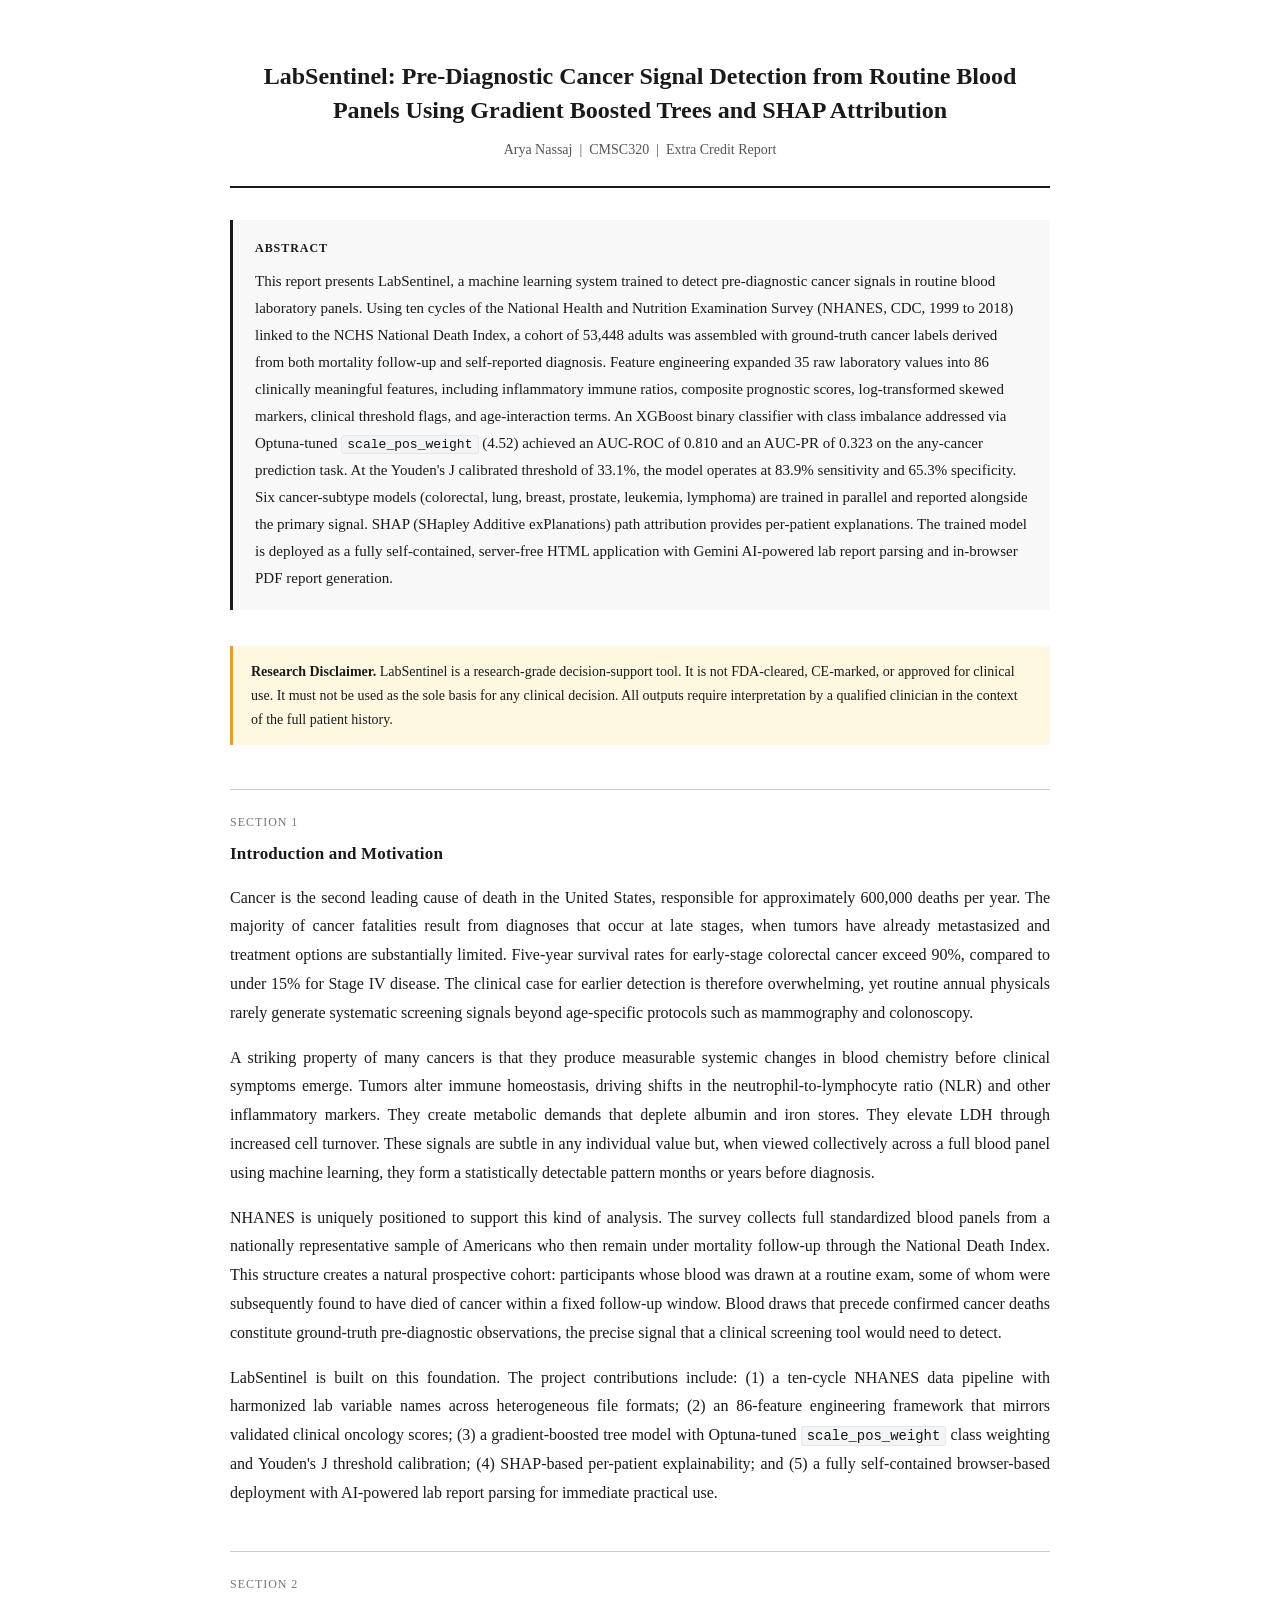
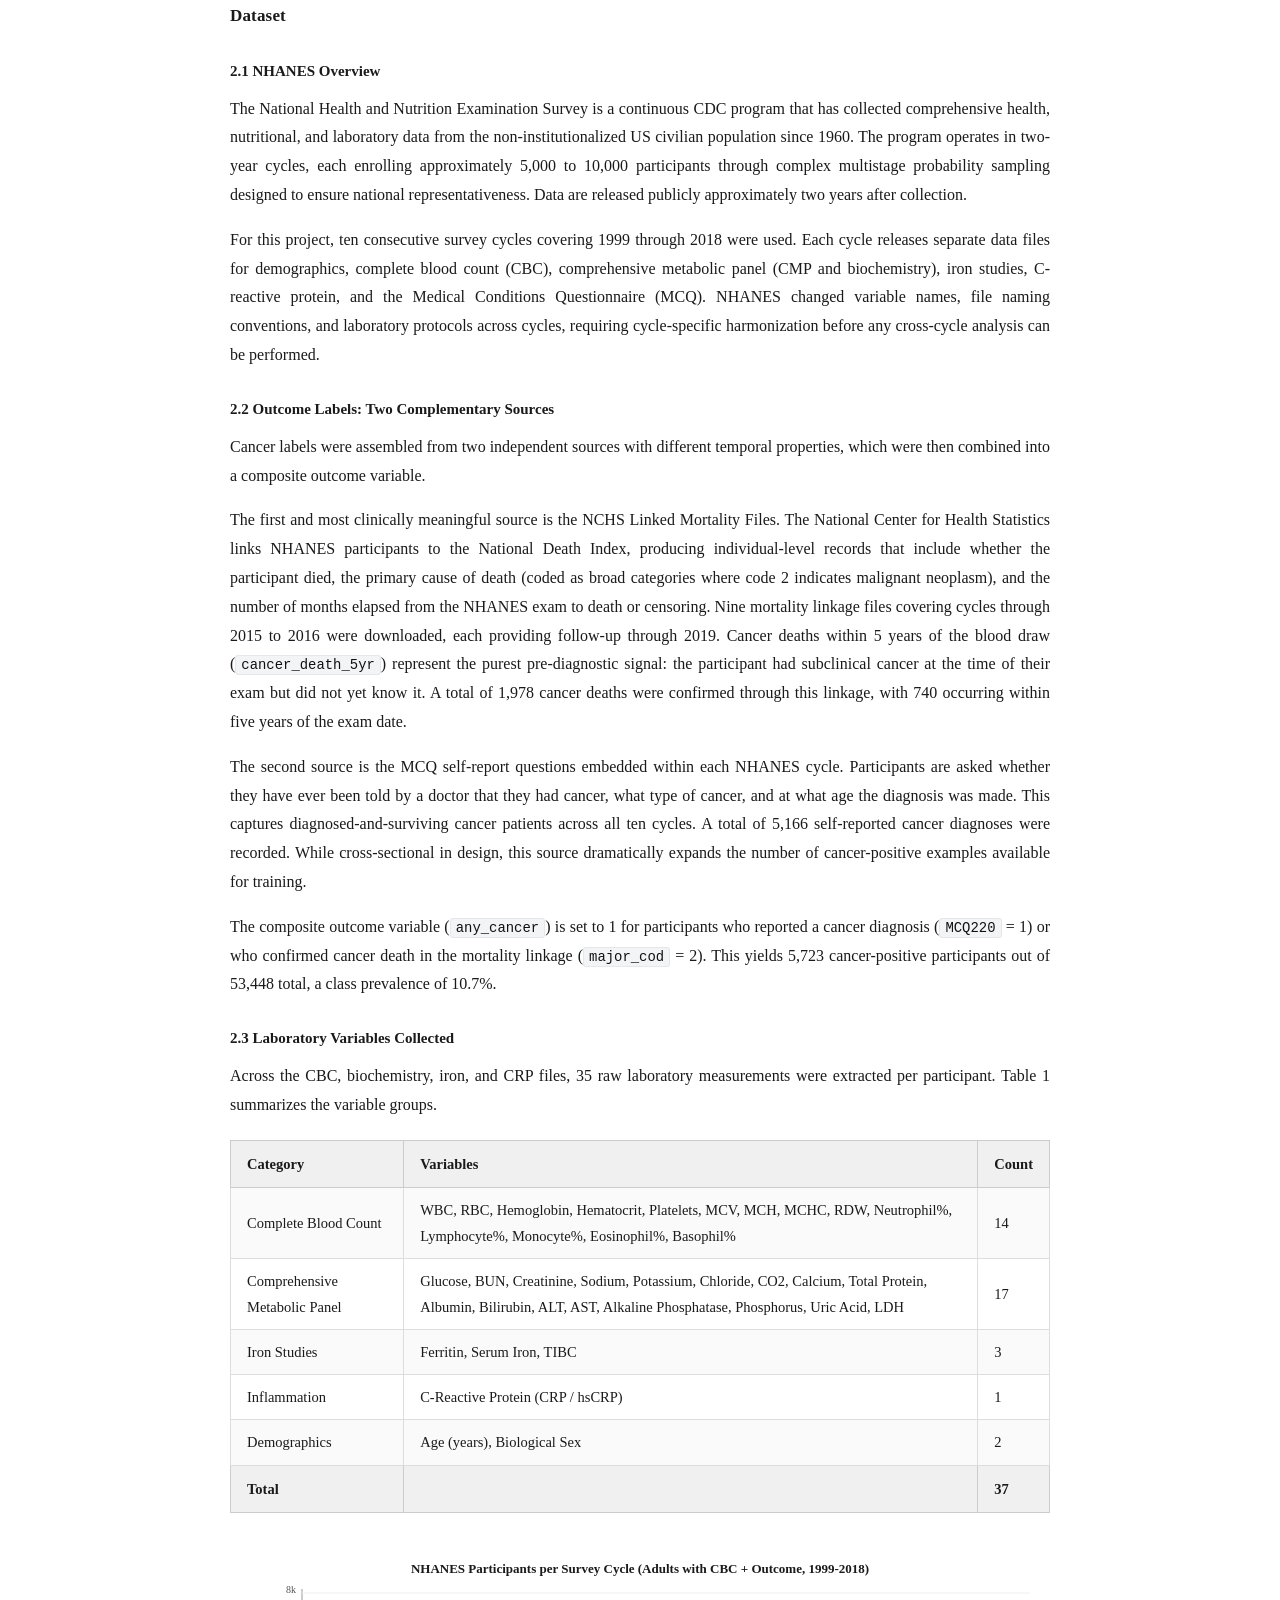
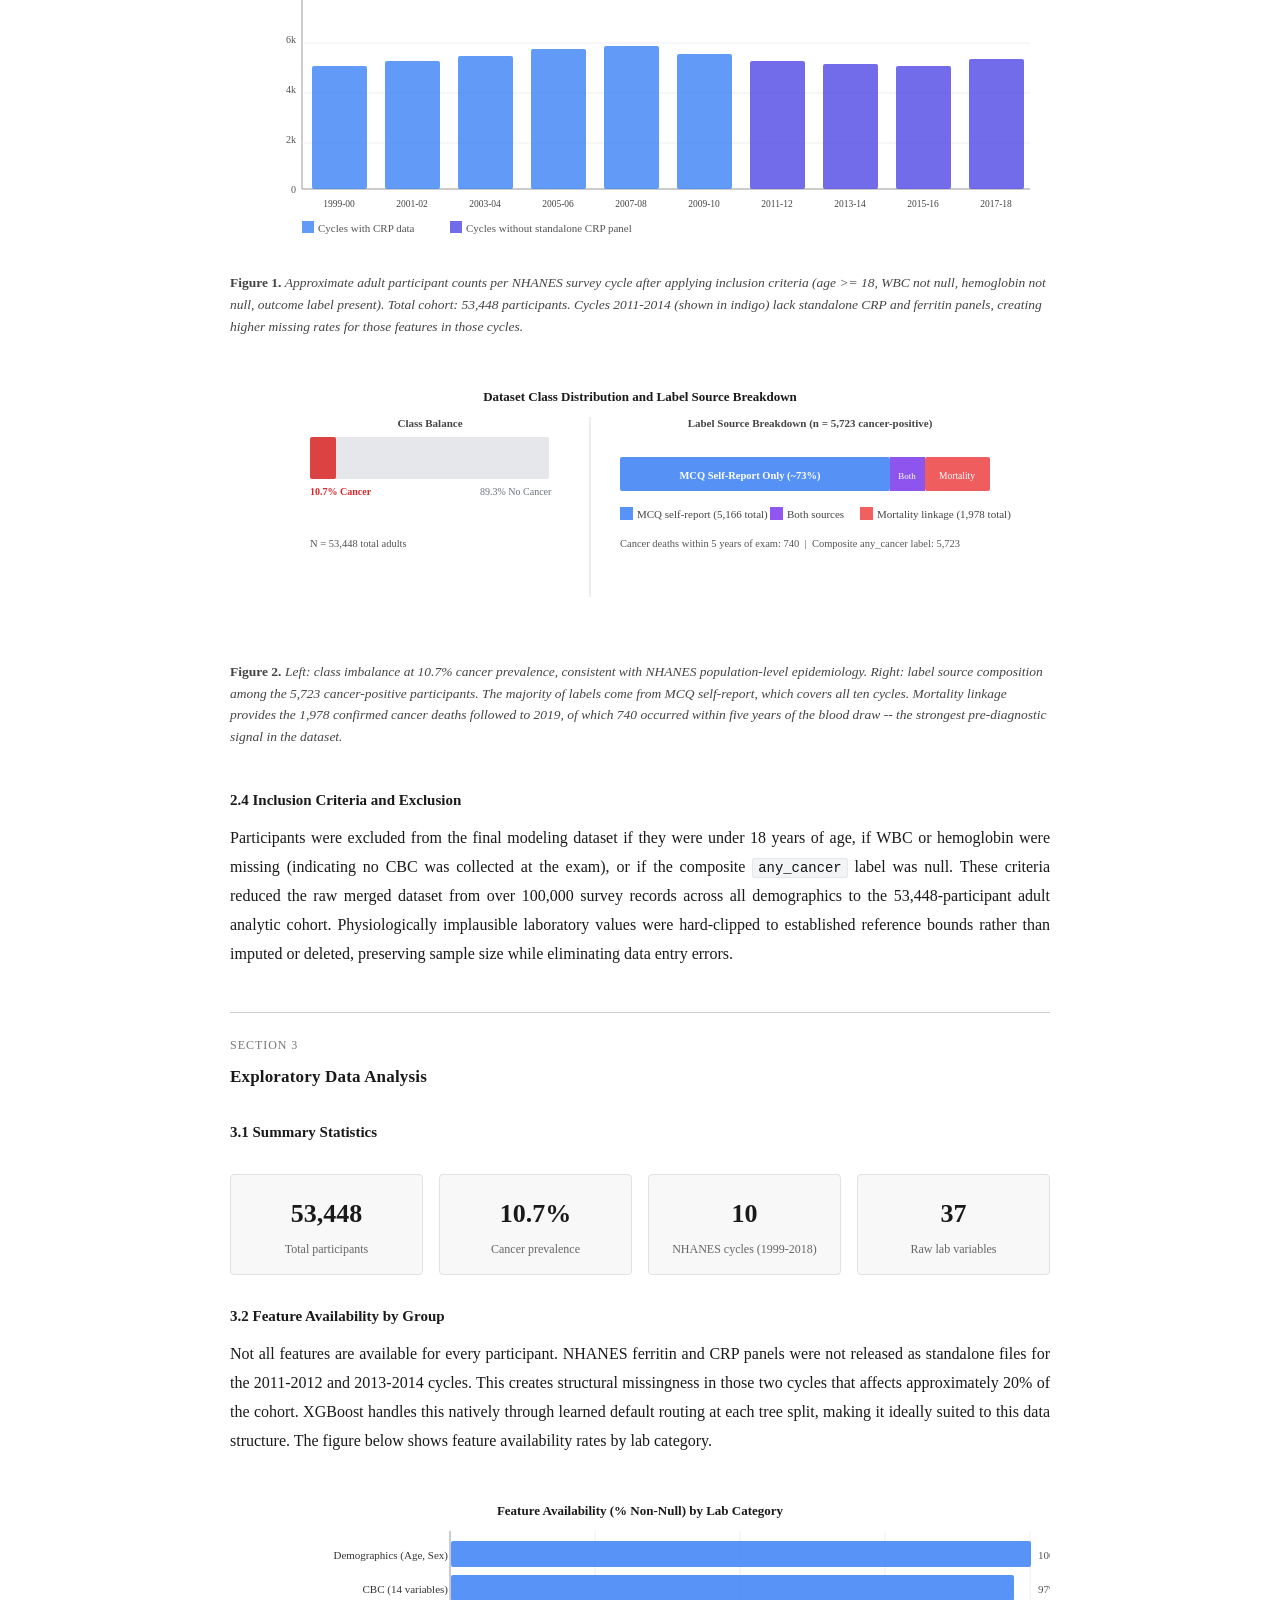
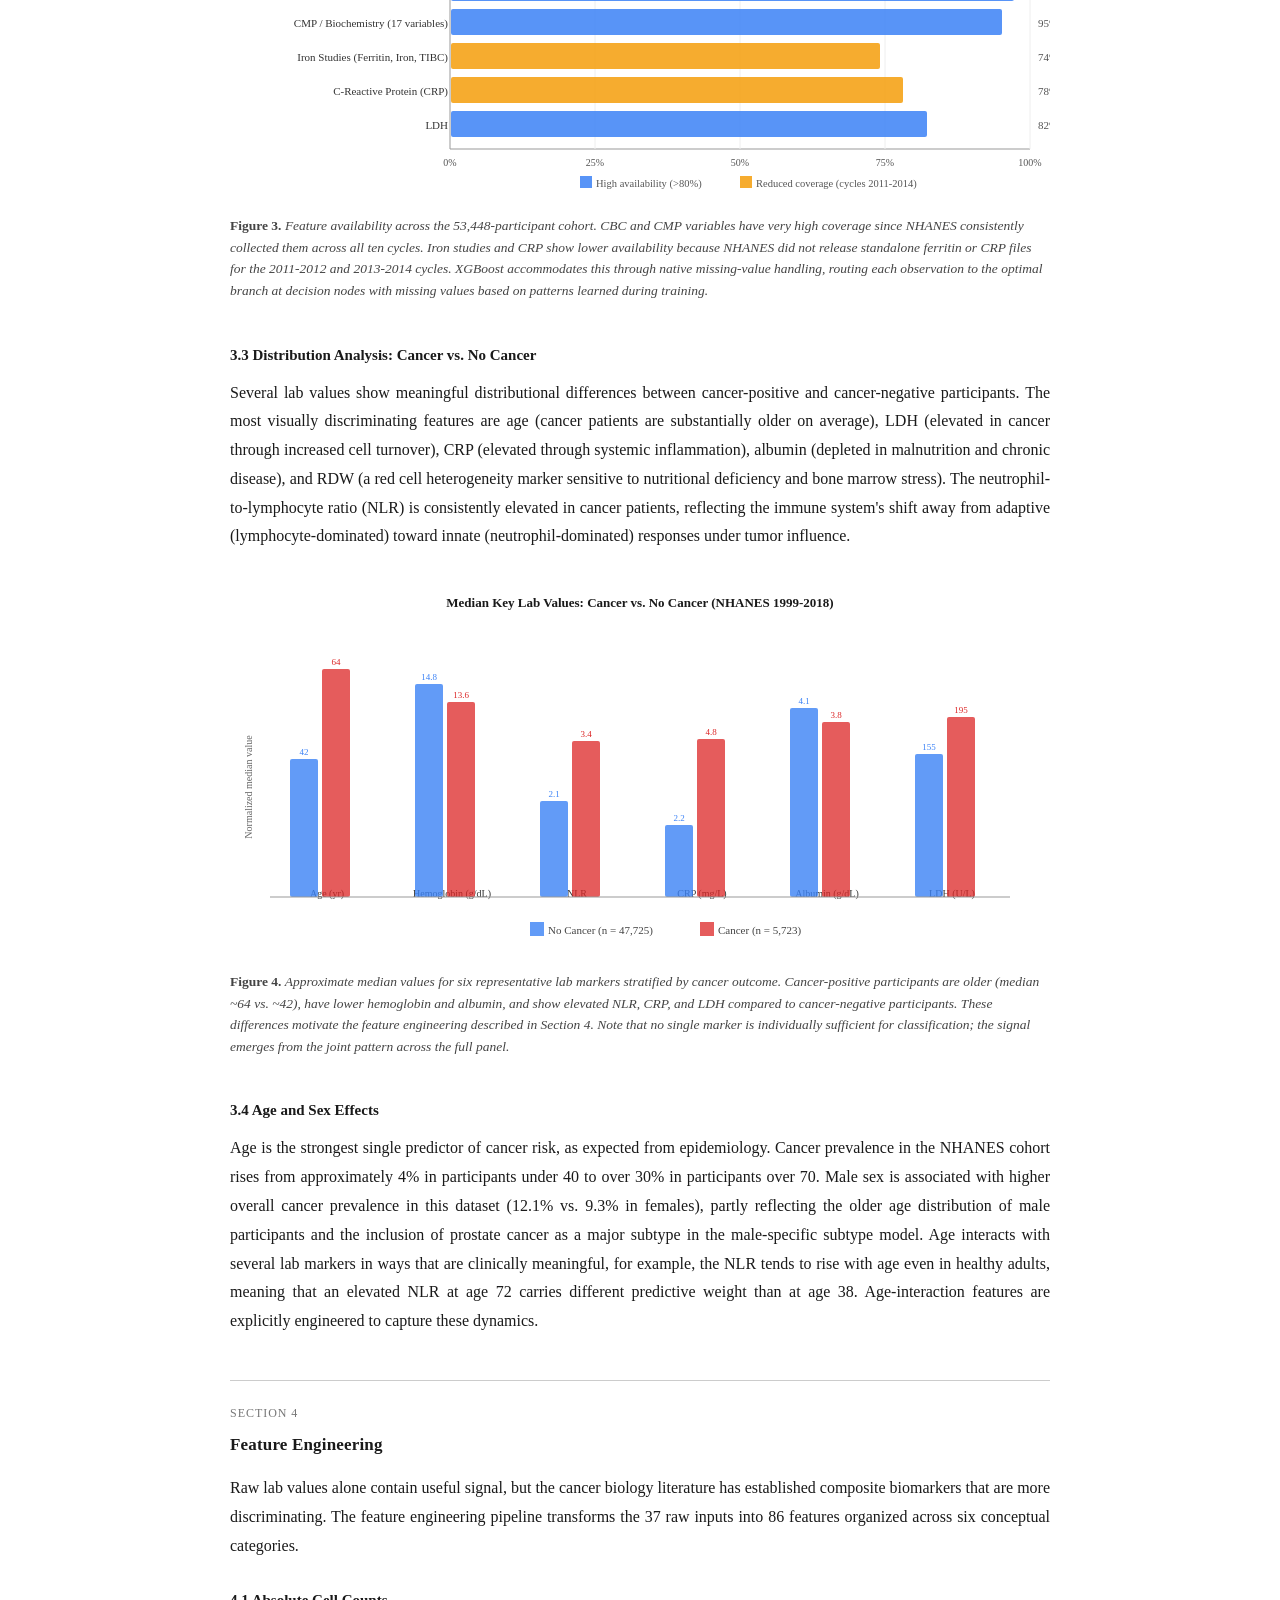
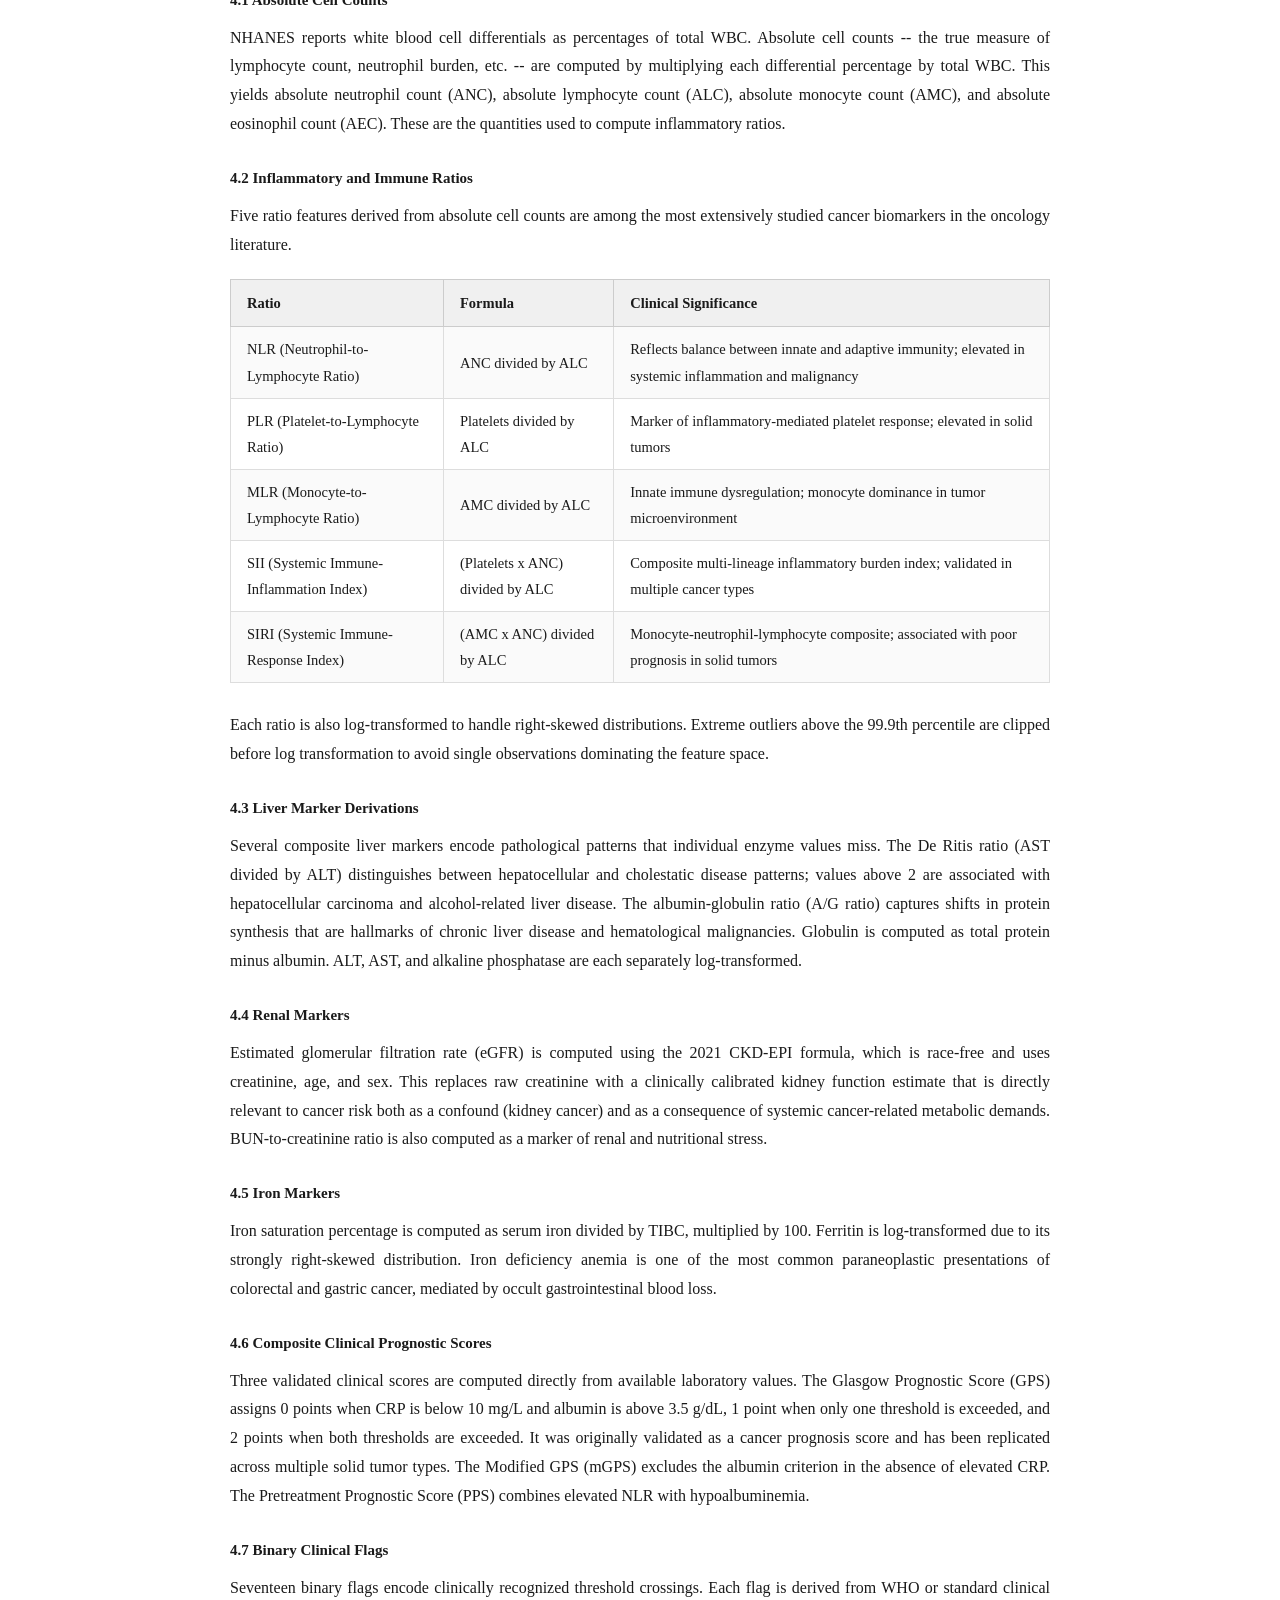
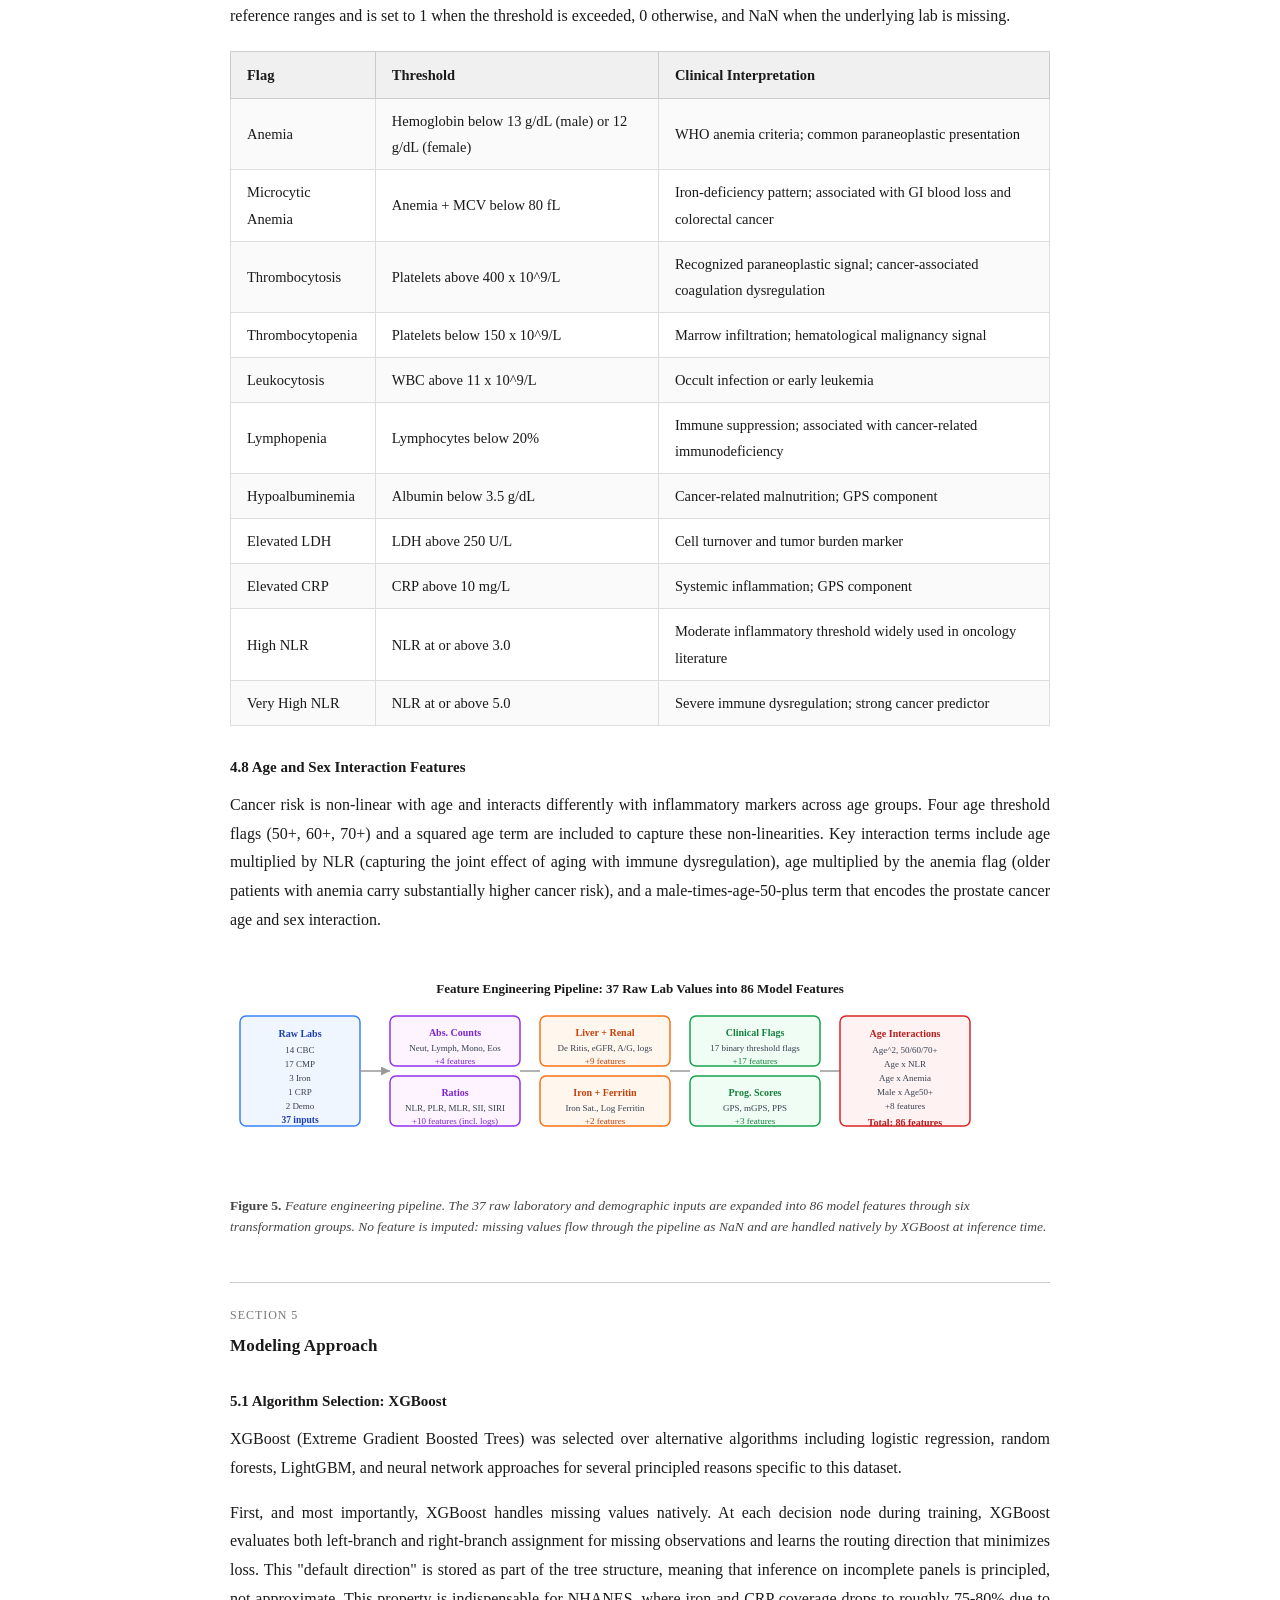
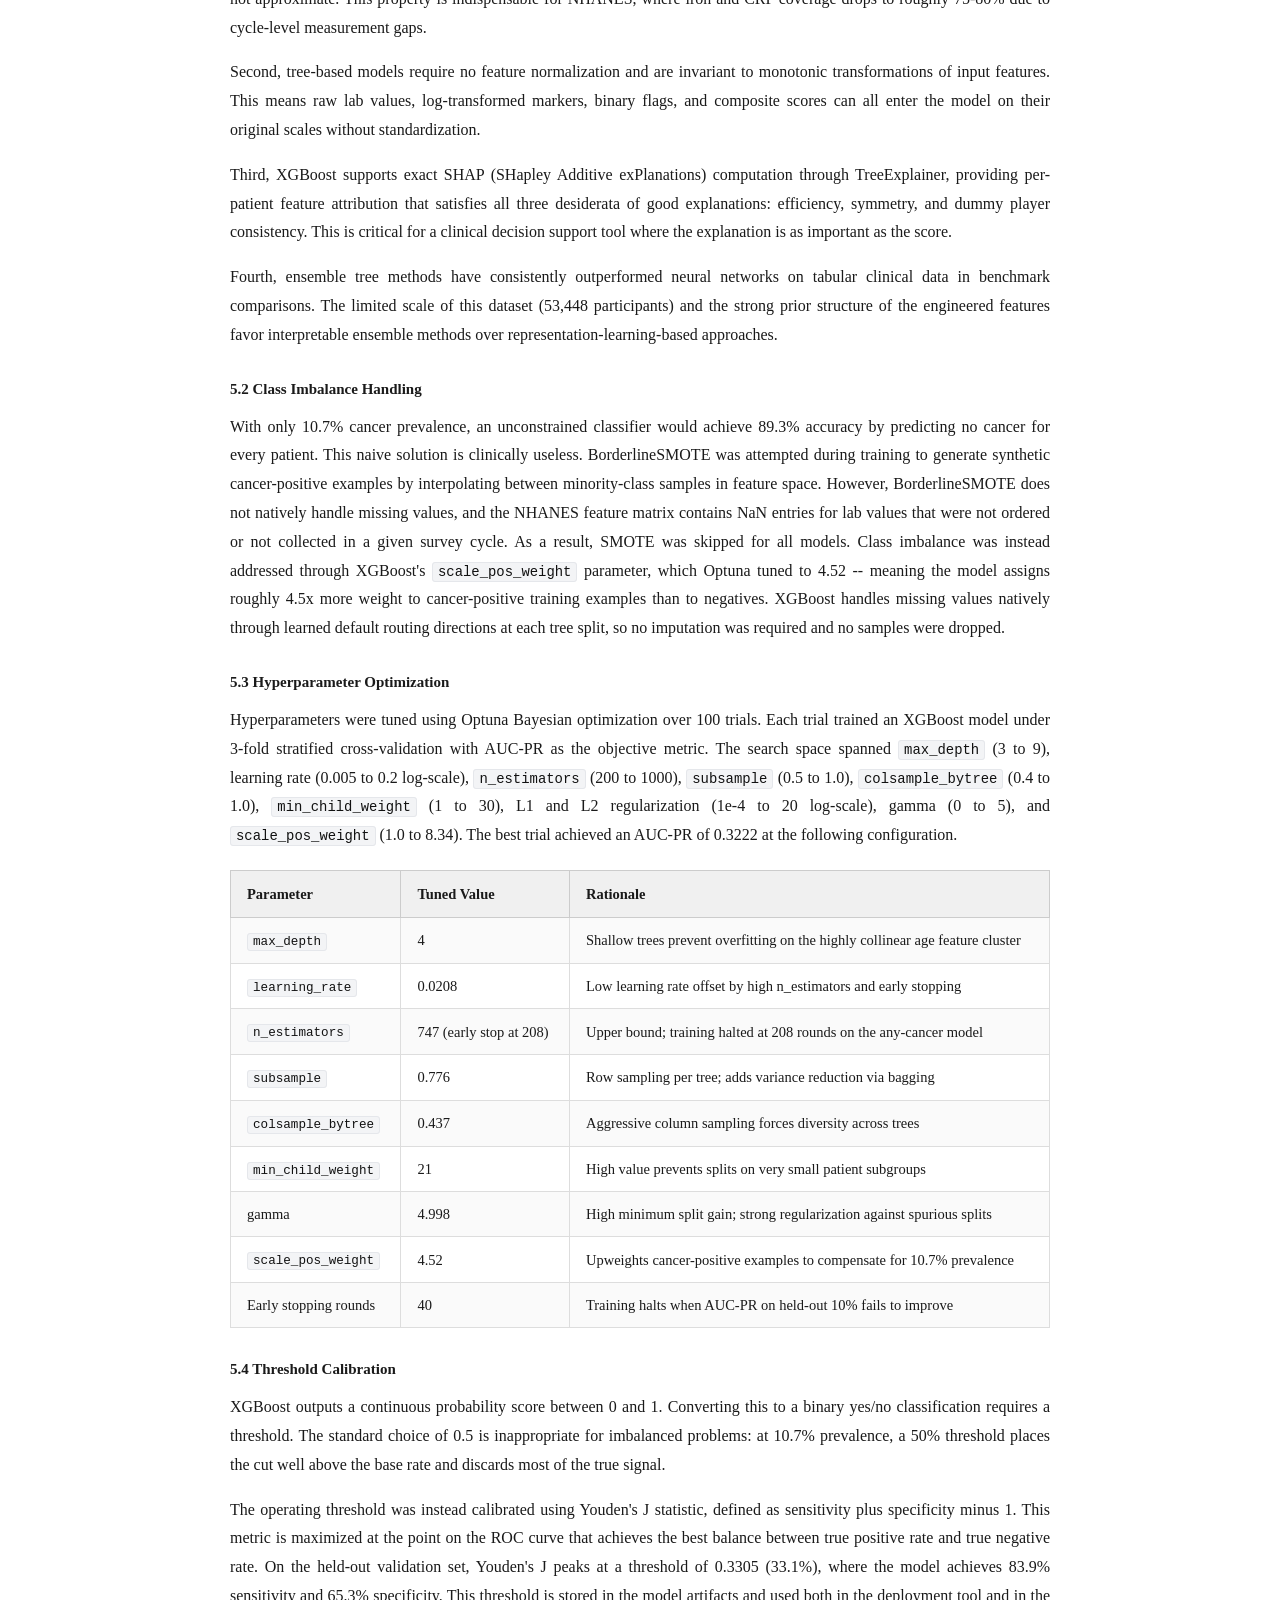
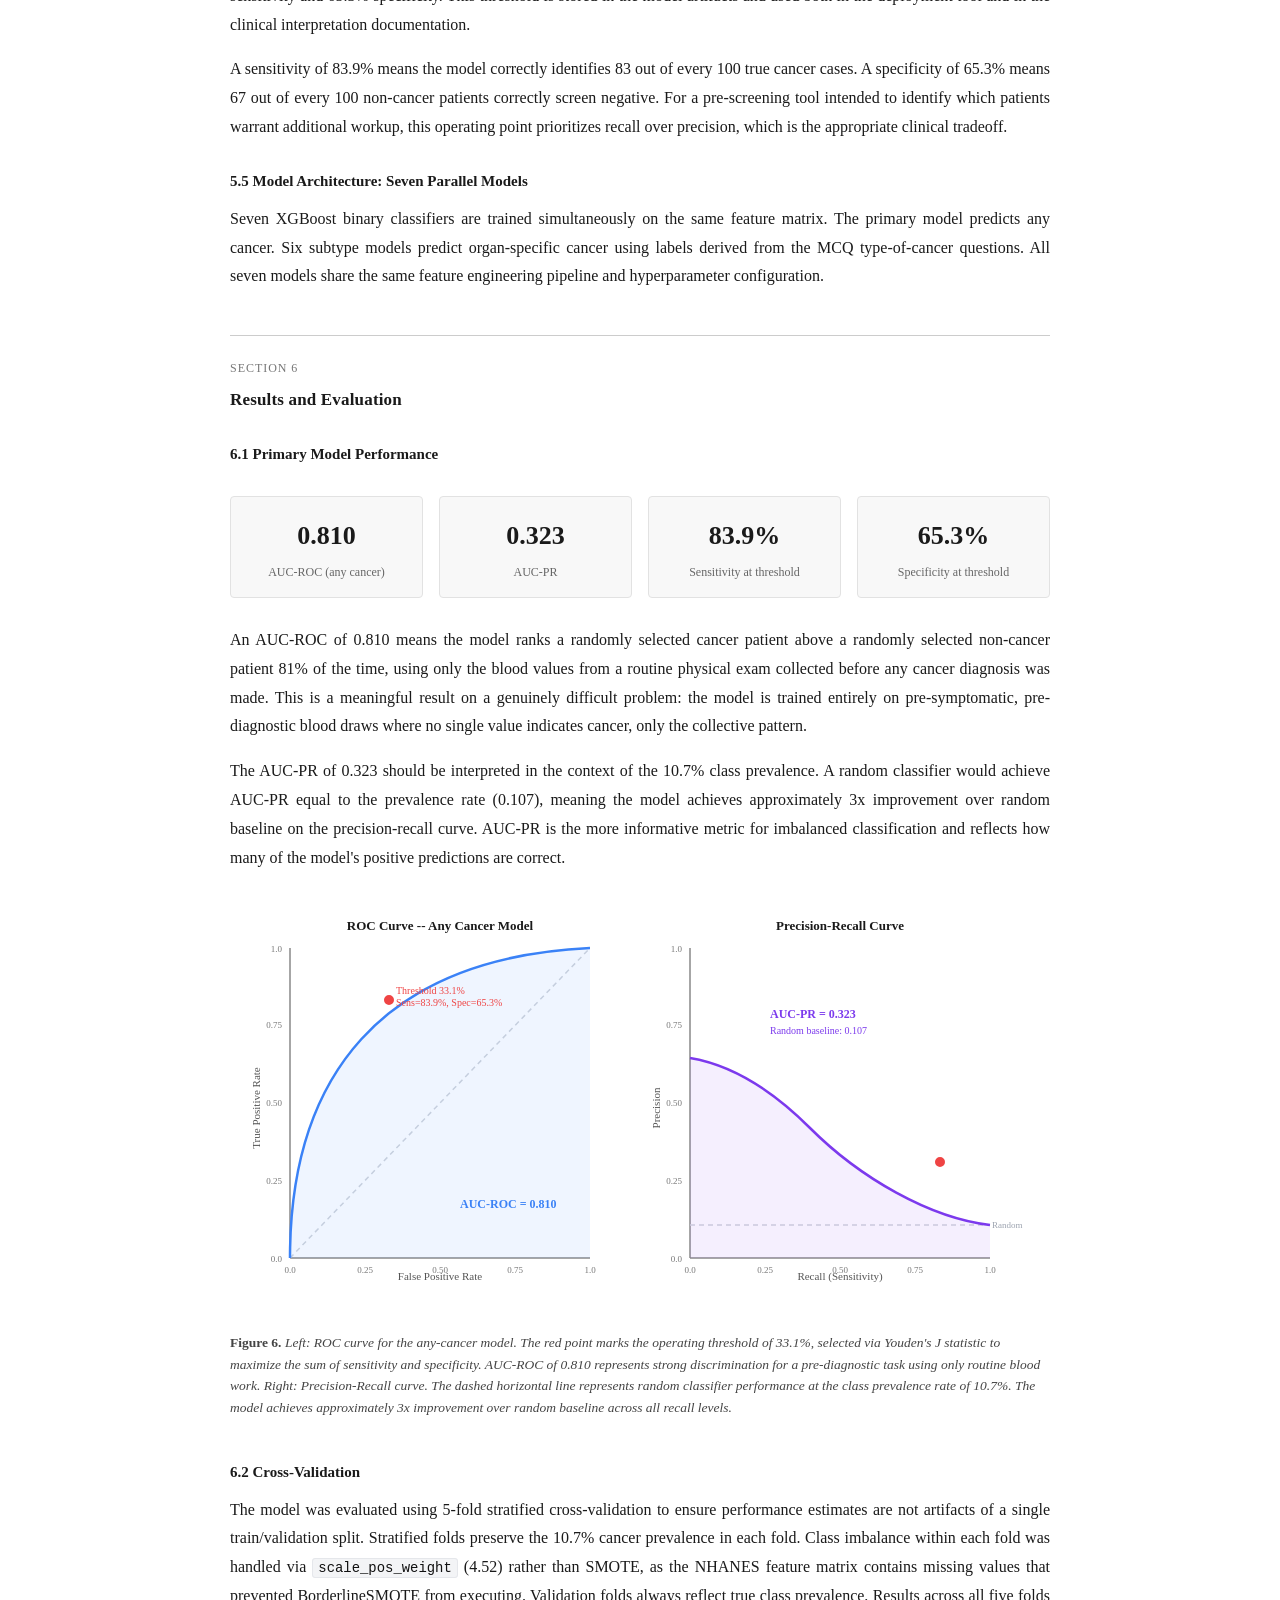
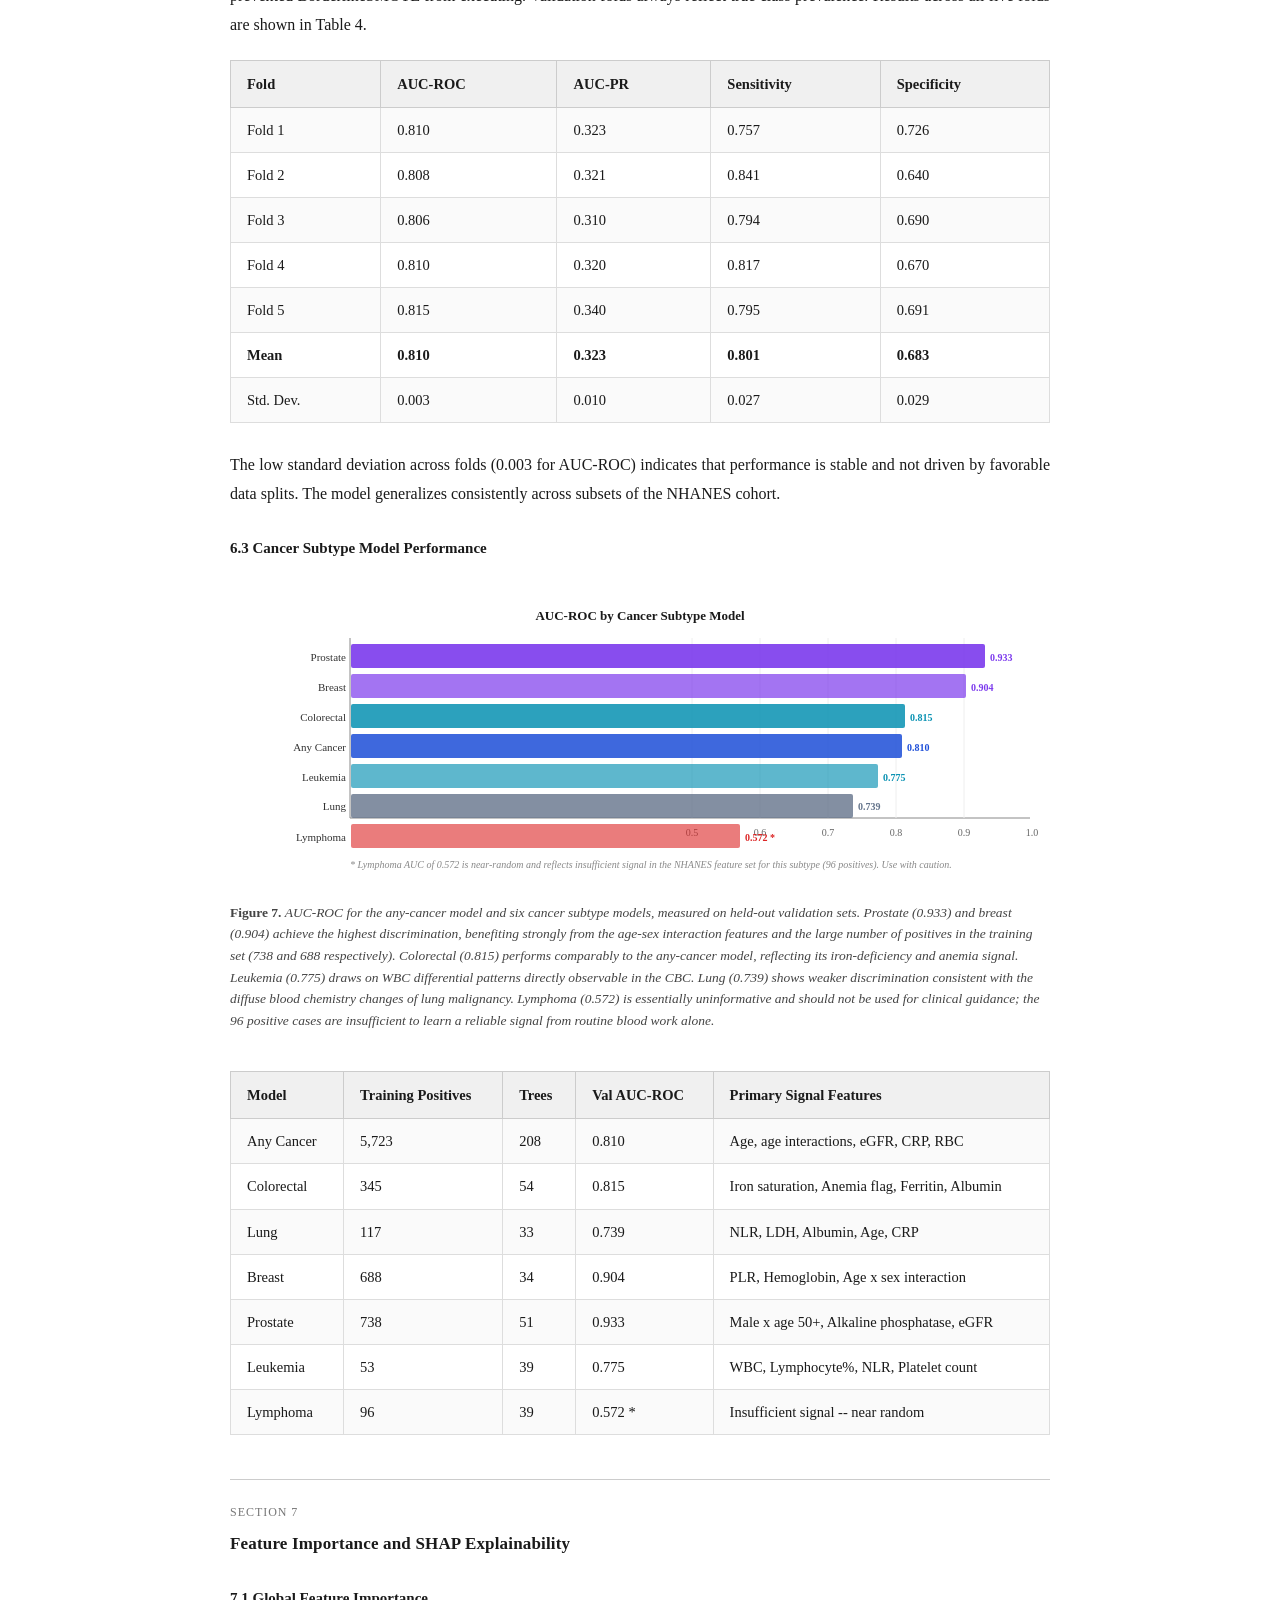
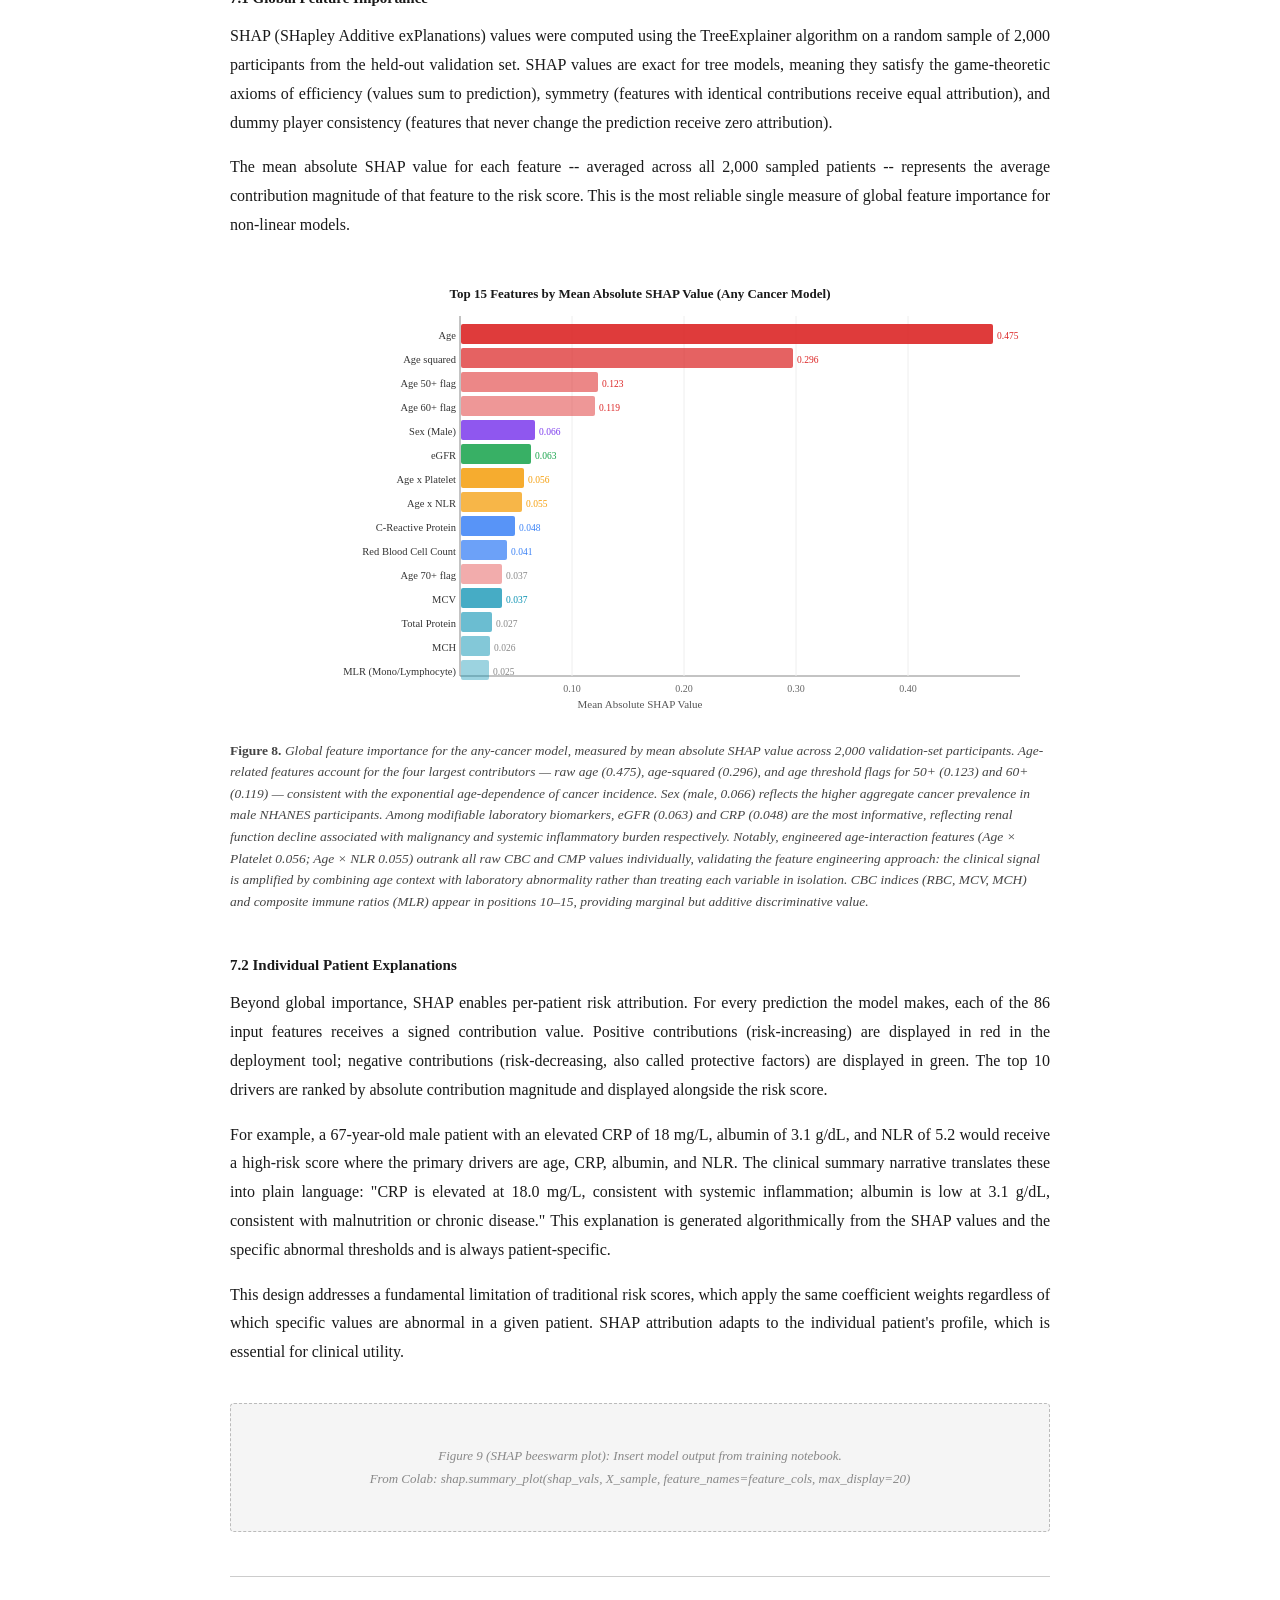
==== LabSentinel_Report.html @ c7e49140 "Fix underscore parameter names: wrap in <code> tags, add monospace CSS" ====
<!DOCTYPE html>
<html lang="en">
<head>
<meta charset="UTF-8">
<meta name="viewport" content="width=device-width, initial-scale=1.0">
<title>LabSentinel: Pre-Diagnostic Cancer Signal Detection from Routine Blood Panels</title>
<style>
  * { box-sizing: border-box; margin: 0; padding: 0; }
  body {
    font-family: Georgia, 'Times New Roman', serif;
    font-size: 16px;
    line-height: 1.8;
    color: #1a1a1a;
    background: #fff;
    max-width: 900px;
    margin: 0 auto;
    padding: 60px 40px 100px 40px;
  }
  h1 {
    font-size: 24px;
    font-weight: bold;
    text-align: center;
    line-height: 1.4;
    margin-bottom: 10px;
  }
  .byline {
    text-align: center;
    font-size: 14px;
    color: #555;
    margin-bottom: 6px;
  }
  hr.title-rule {
    border: none;
    border-top: 2px solid #1a1a1a;
    margin: 24px 0 32px 0;
  }
  hr.section-rule {
    border: none;
    border-top: 1px solid #ccc;
    margin: 44px 0 22px 0;
  }
  h2 {
    font-size: 17px;
    font-weight: bold;
    margin-bottom: 14px;
    letter-spacing: 0.01em;
  }
  h3 {
    font-size: 15px;
    font-weight: bold;
    margin: 26px 0 10px 0;
  }
  p {
    margin-bottom: 16px;
    text-align: justify;
  }
  .abstract {
    background: #f8f8f8;
    border-left: 3px solid #1a1a1a;
    padding: 18px 22px;
    margin-bottom: 36px;
    font-size: 15px;
  }
  .abstract strong {
    display: block;
    margin-bottom: 8px;
    font-size: 12px;
    letter-spacing: 0.08em;
    text-transform: uppercase;
  }
  .note-box {
    background: #fff8e1;
    border-left: 3px solid #f59e0b;
    padding: 14px 18px;
    margin: 20px 0 24px 0;
    font-size: 14px;
    line-height: 1.7;
  }
  figure {
    margin: 36px 0 40px 0;
    text-align: center;
  }
  figcaption {
    font-size: 13.5px;
    color: #444;
    margin-top: 14px;
    font-style: italic;
    line-height: 1.6;
    text-align: left;
    max-width: 820px;
    margin-left: auto;
    margin-right: auto;
  }
  figcaption strong {
    font-style: normal;
  }
  table {
    width: 100%;
    border-collapse: collapse;
    font-size: 14.5px;
    margin: 20px 0 28px 0;
  }
  th {
    background: #f0f0f0;
    font-weight: bold;
    padding: 10px 16px;
    border: 1px solid #ccc;
    text-align: left;
  }
  td {
    padding: 9px 16px;
    border: 1px solid #ddd;
    font-variant-numeric: tabular-nums;
  }
  tr:nth-child(even) td { background: #fafafa; }
  .metric-highlight { font-weight: bold; }
  .section-num {
    font-size: 12px;
    letter-spacing: 0.08em;
    text-transform: uppercase;
    color: #777;
    margin-bottom: 5px;
  }
  ul, ol {
    margin: 10px 0 18px 26px;
  }
  li { margin-bottom: 7px; }
  .placeholder-fig {
    background: #f5f5f5;
    border: 1px dashed #bbb;
    border-radius: 4px;
    padding: 40px 20px;
    text-align: center;
    color: #888;
    font-size: 13px;
    font-style: italic;
    margin: 36px auto;
    max-width: 820px;
  }
  .two-col {
    display: grid;
    grid-template-columns: 1fr 1fr;
    gap: 28px;
    margin: 28px 0;
  }
  @media(max-width:680px){ .two-col{grid-template-columns:1fr;} }
  .stat-grid {
    display: grid;
    grid-template-columns: repeat(4, 1fr);
    gap: 16px;
    margin: 28px 0;
  }
  @media(max-width:680px){ .stat-grid{grid-template-columns:1fr 1fr;} }
  .stat-box {
    background: #f8f8f8;
    border: 1px solid #e2e2e2;
    border-radius: 4px;
    padding: 16px 14px;
    text-align: center;
  }
  .stat-val {
    font-size: 26px;
    font-weight: bold;
    color: #1a1a1a;
    display: block;
  }
  .stat-lbl {
    font-size: 12px;
    color: #666;
    margin-top: 4px;
    display: block;
    line-height: 1.4;
  }
  svg text { font-family: Georgia, 'Times New Roman', serif; }
  .refs ol { counter-reset: none; }
  .refs li { font-size: 14px; margin-bottom: 10px; line-height: 1.7; }
  code {
    font-family: 'SFMono-Regular', Consolas, 'Liberation Mono', Menlo, monospace;
    font-size: 0.87em;
    background: #f3f4f6;
    border: 1px solid #e5e7eb;
    border-radius: 3px;
    padding: 1px 5px;
    color: #111;
  }
</style>
</head>
<body>

<h1>LabSentinel: Pre-Diagnostic Cancer Signal Detection from Routine Blood Panels Using Gradient Boosted Trees and SHAP Attribution</h1>
<p class="byline">Arya Nassaj &nbsp;|&nbsp; CMSC320 &nbsp;|&nbsp; Extra Credit Report</p>

<hr class="title-rule">

<div class="abstract">
  <strong>Abstract</strong>
  This report presents LabSentinel, a machine learning system trained to detect pre-diagnostic cancer signals in routine blood laboratory panels. Using ten cycles of the National Health and Nutrition Examination Survey (NHANES, CDC, 1999 to 2018) linked to the NCHS National Death Index, a cohort of 53,448 adults was assembled with ground-truth cancer labels derived from both mortality follow-up and self-reported diagnosis. Feature engineering expanded 35 raw laboratory values into 86 clinically meaningful features, including inflammatory immune ratios, composite prognostic scores, log-transformed skewed markers, clinical threshold flags, and age-interaction terms. An XGBoost binary classifier with class imbalance addressed via Optuna-tuned <code>scale_pos_weight</code> (4.52) achieved an AUC-ROC of 0.810 and an AUC-PR of 0.323 on the any-cancer prediction task. At the Youden's J calibrated threshold of 33.1%, the model operates at 83.9% sensitivity and 65.3% specificity. Six cancer-subtype models (colorectal, lung, breast, prostate, leukemia, lymphoma) are trained in parallel and reported alongside the primary signal. SHAP (SHapley Additive exPlanations) path attribution provides per-patient explanations. The trained model is deployed as a fully self-contained, server-free HTML application with Gemini AI-powered lab report parsing and in-browser PDF report generation.
</div>

<div class="note-box">
  <strong>Research Disclaimer.</strong> LabSentinel is a research-grade decision-support tool. It is not FDA-cleared, CE-marked, or approved for clinical use. It must not be used as the sole basis for any clinical decision. All outputs require interpretation by a qualified clinician in the context of the full patient history.
</div>

<hr class="section-rule">
<div class="section-num">Section 1</div>
<h2>Introduction and Motivation</h2>

<p>
Cancer is the second leading cause of death in the United States, responsible for approximately 600,000 deaths per year. The majority of cancer fatalities result from diagnoses that occur at late stages, when tumors have already metastasized and treatment options are substantially limited. Five-year survival rates for early-stage colorectal cancer exceed 90%, compared to under 15% for Stage IV disease. The clinical case for earlier detection is therefore overwhelming, yet routine annual physicals rarely generate systematic screening signals beyond age-specific protocols such as mammography and colonoscopy.
</p>
<p>
A striking property of many cancers is that they produce measurable systemic changes in blood chemistry before clinical symptoms emerge. Tumors alter immune homeostasis, driving shifts in the neutrophil-to-lymphocyte ratio (NLR) and other inflammatory markers. They create metabolic demands that deplete albumin and iron stores. They elevate LDH through increased cell turnover. These signals are subtle in any individual value but, when viewed collectively across a full blood panel using machine learning, they form a statistically detectable pattern months or years before diagnosis.
</p>
<p>
NHANES is uniquely positioned to support this kind of analysis. The survey collects full standardized blood panels from a nationally representative sample of Americans who then remain under mortality follow-up through the National Death Index. This structure creates a natural prospective cohort: participants whose blood was drawn at a routine exam, some of whom were subsequently found to have died of cancer within a fixed follow-up window. Blood draws that precede confirmed cancer deaths constitute ground-truth pre-diagnostic observations, the precise signal that a clinical screening tool would need to detect.
</p>
<p>
LabSentinel is built on this foundation. The project contributions include: (1) a ten-cycle NHANES data pipeline with harmonized lab variable names across heterogeneous file formats; (2) an 86-feature engineering framework that mirrors validated clinical oncology scores; (3) a gradient-boosted tree model with Optuna-tuned <code>scale_pos_weight</code> class weighting and Youden's J threshold calibration; (4) SHAP-based per-patient explainability; and (5) a fully self-contained browser-based deployment with AI-powered lab report parsing for immediate practical use.
</p>

<hr class="section-rule">
<div class="section-num">Section 2</div>
<h2>Dataset</h2>

<h3>2.1 NHANES Overview</h3>
<p>
The National Health and Nutrition Examination Survey is a continuous CDC program that has collected comprehensive health, nutritional, and laboratory data from the non-institutionalized US civilian population since 1960. The program operates in two-year cycles, each enrolling approximately 5,000 to 10,000 participants through complex multistage probability sampling designed to ensure national representativeness. Data are released publicly approximately two years after collection.
</p>
<p>
For this project, ten consecutive survey cycles covering 1999 through 2018 were used. Each cycle releases separate data files for demographics, complete blood count (CBC), comprehensive metabolic panel (CMP and biochemistry), iron studies, C-reactive protein, and the Medical Conditions Questionnaire (MCQ). NHANES changed variable names, file naming conventions, and laboratory protocols across cycles, requiring cycle-specific harmonization before any cross-cycle analysis can be performed.
</p>

<h3>2.2 Outcome Labels: Two Complementary Sources</h3>
<p>
Cancer labels were assembled from two independent sources with different temporal properties, which were then combined into a composite outcome variable.
</p>
<p>
The first and most clinically meaningful source is the NCHS Linked Mortality Files. The National Center for Health Statistics links NHANES participants to the National Death Index, producing individual-level records that include whether the participant died, the primary cause of death (coded as broad categories where code 2 indicates malignant neoplasm), and the number of months elapsed from the NHANES exam to death or censoring. Nine mortality linkage files covering cycles through 2015 to 2016 were downloaded, each providing follow-up through 2019. Cancer deaths within 5 years of the blood draw (<code>cancer_death_5yr</code>) represent the purest pre-diagnostic signal: the participant had subclinical cancer at the time of their exam but did not yet know it. A total of 1,978 cancer deaths were confirmed through this linkage, with 740 occurring within five years of the exam date.
</p>
<p>
The second source is the MCQ self-report questions embedded within each NHANES cycle. Participants are asked whether they have ever been told by a doctor that they had cancer, what type of cancer, and at what age the diagnosis was made. This captures diagnosed-and-surviving cancer patients across all ten cycles. A total of 5,166 self-reported cancer diagnoses were recorded. While cross-sectional in design, this source dramatically expands the number of cancer-positive examples available for training.
</p>
<p>
The composite outcome variable (<code>any_cancer</code>) is set to 1 for participants who reported a cancer diagnosis (<code>MCQ220</code> = 1) or who confirmed cancer death in the mortality linkage (<code>major_cod</code> = 2). This yields 5,723 cancer-positive participants out of 53,448 total, a class prevalence of 10.7%.
</p>

<h3>2.3 Laboratory Variables Collected</h3>
<p>
Across the CBC, biochemistry, iron, and CRP files, 35 raw laboratory measurements were extracted per participant. Table 1 summarizes the variable groups.
</p>

<table>
  <tr><th>Category</th><th>Variables</th><th>Count</th></tr>
  <tr><td>Complete Blood Count</td><td>WBC, RBC, Hemoglobin, Hematocrit, Platelets, MCV, MCH, MCHC, RDW, Neutrophil%, Lymphocyte%, Monocyte%, Eosinophil%, Basophil%</td><td>14</td></tr>
  <tr><td>Comprehensive Metabolic Panel</td><td>Glucose, BUN, Creatinine, Sodium, Potassium, Chloride, CO2, Calcium, Total Protein, Albumin, Bilirubin, ALT, AST, Alkaline Phosphatase, Phosphorus, Uric Acid, LDH</td><td>17</td></tr>
  <tr><td>Iron Studies</td><td>Ferritin, Serum Iron, TIBC</td><td>3</td></tr>
  <tr><td>Inflammation</td><td>C-Reactive Protein (CRP / hsCRP)</td><td>1</td></tr>
  <tr><td>Demographics</td><td>Age (years), Biological Sex</td><td>2</td></tr>
  <tr><th>Total</th><th></th><th>37</th></tr>
</table>

<figure>
<svg width="820" height="300" viewBox="0 0 820 300" xmlns="http://www.w3.org/2000/svg">
  <!-- Background -->
  <rect width="820" height="300" fill="#fff"/>
  <!-- Title -->
  <text x="410" y="24" font-size="13" font-weight="bold" text-anchor="middle" fill="#1a1a1a">NHANES Participants per Survey Cycle (Adults with CBC + Outcome, 1999-2018)</text>
  <!-- Axes -->
  <line x1="72" y1="240" x2="800" y2="240" stroke="#999" stroke-width="1"/>
  <line x1="72" y1="40" x2="72" y2="240" stroke="#999" stroke-width="1"/>
  <!-- Y-axis labels -->
  <text x="66" y="244" font-size="10" text-anchor="end" fill="#555">0</text>
  <text x="66" y="194" font-size="10" text-anchor="end" fill="#555">2k</text>
  <text x="66" y="144" font-size="10" text-anchor="end" fill="#555">4k</text>
  <text x="66" y="94" font-size="10" text-anchor="end" fill="#555">6k</text>
  <text x="66" y="44" font-size="10" text-anchor="end" fill="#555">8k</text>
  <!-- Grid lines -->
  <line x1="72" y1="194" x2="800" y2="194" stroke="#eee" stroke-width="1"/>
  <line x1="72" y1="144" x2="800" y2="144" stroke="#eee" stroke-width="1"/>
  <line x1="72" y1="94" x2="800" y2="94" stroke="#eee" stroke-width="1"/>
  <line x1="72" y1="44" x2="800" y2="44" stroke="#eee" stroke-width="1"/>
  <!-- Bars: heights proportional to ~participant counts per cycle (approx from 53k total) -->
  <!-- Bar width = 55, gap = 18, start x=80 -->
  <!-- Cycle counts (approximate): 4900,5100,5300,5600,5700,5400,5100,5000,4900,5200 -->
  <!-- Scale: 200px = 8000, so 1px = 40. h = count/40 -->
  <!-- 4900/40=122.5, 5100/40=127.5, 5300/40=132.5, 5600/40=140, 5700/40=142.5, 5400/40=135, 5100/40=127.5, 5000/40=125, 4900/40=122.5, 5200/40=130 -->
  <rect x="82"  y="117" width="55" height="123" fill="#3b82f6" opacity="0.8" rx="2"/>
  <rect x="155" y="112" width="55" height="128" fill="#3b82f6" opacity="0.8" rx="2"/>
  <rect x="228" y="107" width="55" height="133" fill="#3b82f6" opacity="0.8" rx="2"/>
  <rect x="301" y="100" width="55" height="140" fill="#3b82f6" opacity="0.8" rx="2"/>
  <rect x="374" y="97"  width="55" height="143" fill="#3b82f6" opacity="0.8" rx="2"/>
  <rect x="447" y="105" width="55" height="135" fill="#3b82f6" opacity="0.8" rx="2"/>
  <rect x="520" y="112" width="55" height="128" fill="#4f46e5" opacity="0.8" rx="2"/>
  <rect x="593" y="115" width="55" height="125" fill="#4f46e5" opacity="0.8" rx="2"/>
  <rect x="666" y="117" width="55" height="123" fill="#4f46e5" opacity="0.8" rx="2"/>
  <rect x="739" y="110" width="55" height="130" fill="#4f46e5" opacity="0.8" rx="2"/>
  <!-- X labels -->
  <text x="109"  y="258" font-size="9.5" text-anchor="middle" fill="#444">1999-00</text>
  <text x="182"  y="258" font-size="9.5" text-anchor="middle" fill="#444">2001-02</text>
  <text x="255"  y="258" font-size="9.5" text-anchor="middle" fill="#444">2003-04</text>
  <text x="328"  y="258" font-size="9.5" text-anchor="middle" fill="#444">2005-06</text>
  <text x="401"  y="258" font-size="9.5" text-anchor="middle" fill="#444">2007-08</text>
  <text x="474"  y="258" font-size="9.5" text-anchor="middle" fill="#444">2009-10</text>
  <text x="547"  y="258" font-size="9.5" text-anchor="middle" fill="#444">2011-12</text>
  <text x="620"  y="258" font-size="9.5" text-anchor="middle" fill="#444">2013-14</text>
  <text x="693"  y="258" font-size="9.5" text-anchor="middle" fill="#444">2015-16</text>
  <text x="766"  y="258" font-size="9.5" text-anchor="middle" fill="#444">2017-18</text>
  <!-- Legend -->
  <rect x="72" y="272" width="12" height="12" fill="#3b82f6" opacity="0.8"/>
  <text x="88" y="283" font-size="11" fill="#555">Cycles with CRP data</text>
  <rect x="220" y="272" width="12" height="12" fill="#4f46e5" opacity="0.8"/>
  <text x="236" y="283" font-size="11" fill="#555">Cycles without standalone CRP panel</text>
</svg>
<figcaption><strong>Figure 1.</strong> Approximate adult participant counts per NHANES survey cycle after applying inclusion criteria (age >= 18, WBC not null, hemoglobin not null, outcome label present). Total cohort: 53,448 participants. Cycles 2011-2014 (shown in indigo) lack standalone CRP and ferritin panels, creating higher missing rates for those features in those cycles.</figcaption>
</figure>

<figure>
<svg width="820" height="260" viewBox="0 0 820 260" xmlns="http://www.w3.org/2000/svg">
  <rect width="820" height="260" fill="#fff"/>
  <text x="410" y="24" font-size="13" font-weight="bold" text-anchor="middle" fill="#1a1a1a">Dataset Class Distribution and Label Source Breakdown</text>
  <!-- Left: class distribution bar -->
  <!-- Cancer: 5723/53448 = 10.7%, No cancer: 47725 = 89.3% -->
  <text x="200" y="50" font-size="11" font-weight="bold" text-anchor="middle" fill="#444">Class Balance</text>
  <rect x="80" y="60" width="239" height="42" fill="#e5e7eb" rx="2"/>
  <rect x="80" y="60" width="26" height="42" fill="#dc2626" opacity="0.85" rx="2"/>
  <text x="80" y="118" font-size="10" fill="#dc2626" font-weight="bold">10.7%  Cancer</text>
  <text x="250" y="118" font-size="10" fill="#6b7280">89.3%  No Cancer</text>

  <!-- Separator -->
  <line x1="360" y1="40" x2="360" y2="220" stroke="#e5e7eb" stroke-width="1.5"/>

  <!-- Right: label sources stacked horizontal -->
  <text x="580" y="50" font-size="11" font-weight="bold" text-anchor="middle" fill="#444">Label Source Breakdown (n = 5,723 cancer-positive)</text>
  <!-- Self-report MCQ only: ~4200 -->
  <!-- Mortality only: ~1000 -->
  <!-- Both: ~523 -->
  <!-- Bars -->
  <rect x="390" y="80" width="370" height="34" fill="#f3f4f6" rx="2"/>
  <!-- MCQ only (approx 73%) -->
  <rect x="390" y="80" width="270" height="34" fill="#3b82f6" opacity="0.85" rx="2"/>
  <!-- Both overlap (approx 9%) -->
  <rect x="660" y="80" width="35" height="34" fill="#7c3aed" opacity="0.85"/>
  <!-- Mortality only (approx 17%) -->
  <rect x="695" y="80" width="65" height="34" fill="#ef4444" opacity="0.85" rx="2"/>

  <text x="520"  y="102" font-size="10.5" fill="#fff" text-anchor="middle" font-weight="bold">MCQ Self-Report Only (~73%)</text>
  <text x="677"  y="102" font-size="9"    fill="#fff" text-anchor="middle">Both</text>
  <text x="727"  y="102" font-size="9.5"  fill="#fff" text-anchor="middle">Mortality</text>

  <!-- Legend below -->
  <rect x="390" y="130" width="13" height="13" fill="#3b82f6" opacity="0.85"/>
  <text x="407" y="141" font-size="11" fill="#444">MCQ self-report (5,166 total)</text>
  <rect x="540" y="130" width="13" height="13" fill="#7c3aed" opacity="0.85"/>
  <text x="557" y="141" font-size="11" fill="#444">Both sources</text>
  <rect x="630" y="130" width="13" height="13" fill="#ef4444" opacity="0.85"/>
  <text x="647" y="141" font-size="11" fill="#444">Mortality linkage (1,978 total)</text>

  <text x="390" y="170" font-size="10.5" fill="#555">Cancer deaths within 5 years of exam: 740 &nbsp;|&nbsp; Composite any_cancer label: 5,723</text>
  <text x="80"  y="170" font-size="10.5" fill="#555">N = 53,448 total adults</text>
</svg>
<figcaption><strong>Figure 2.</strong> Left: class imbalance at 10.7% cancer prevalence, consistent with NHANES population-level epidemiology. Right: label source composition among the 5,723 cancer-positive participants. The majority of labels come from MCQ self-report, which covers all ten cycles. Mortality linkage provides the 1,978 confirmed cancer deaths followed to 2019, of which 740 occurred within five years of the blood draw -- the strongest pre-diagnostic signal in the dataset.</figcaption>
</figure>

<h3>2.4 Inclusion Criteria and Exclusion</h3>
<p>
Participants were excluded from the final modeling dataset if they were under 18 years of age, if WBC or hemoglobin were missing (indicating no CBC was collected at the exam), or if the composite <code>any_cancer</code> label was null. These criteria reduced the raw merged dataset from over 100,000 survey records across all demographics to the 53,448-participant adult analytic cohort. Physiologically implausible laboratory values were hard-clipped to established reference bounds rather than imputed or deleted, preserving sample size while eliminating data entry errors.
</p>

<hr class="section-rule">
<div class="section-num">Section 3</div>
<h2>Exploratory Data Analysis</h2>

<h3>3.1 Summary Statistics</h3>

<div class="stat-grid">
  <div class="stat-box"><span class="stat-val">53,448</span><span class="stat-lbl">Total participants</span></div>
  <div class="stat-box"><span class="stat-val">10.7%</span><span class="stat-lbl">Cancer prevalence</span></div>
  <div class="stat-box"><span class="stat-val">10</span><span class="stat-lbl">NHANES cycles (1999-2018)</span></div>
  <div class="stat-box"><span class="stat-val">37</span><span class="stat-lbl">Raw lab variables</span></div>
</div>

<h3>3.2 Feature Availability by Group</h3>
<p>
Not all features are available for every participant. NHANES ferritin and CRP panels were not released as standalone files for the 2011-2012 and 2013-2014 cycles. This creates structural missingness in those two cycles that affects approximately 20% of the cohort. XGBoost handles this natively through learned default routing at each tree split, making it ideally suited to this data structure. The figure below shows feature availability rates by lab category.
</p>

<figure>
<svg width="820" height="300" viewBox="0 0 820 300" xmlns="http://www.w3.org/2000/svg">
  <rect width="820" height="300" fill="#fff"/>
  <text x="410" y="24" font-size="13" font-weight="bold" text-anchor="middle" fill="#1a1a1a">Feature Availability (% Non-Null) by Lab Category</text>
  <!-- Y axis -->
  <line x1="220" y1="40" x2="220" y2="258" stroke="#999" stroke-width="1"/>
  <!-- X axis -->
  <line x1="220" y1="258" x2="800" y2="258" stroke="#999" stroke-width="1"/>
  <!-- X grid -->
  <line x1="365" y1="40" x2="365" y2="258" stroke="#eee" stroke-width="1"/>
  <line x1="510" y1="40" x2="510" y2="258" stroke="#eee" stroke-width="1"/>
  <line x1="655" y1="40" x2="655" y2="258" stroke="#eee" stroke-width="1"/>
  <line x1="800" y1="40" x2="800" y2="258" stroke="#eee" stroke-width="1"/>
  <!-- X labels -->
  <text x="220" y="275" font-size="10" text-anchor="middle" fill="#555">0%</text>
  <text x="365" y="275" font-size="10" text-anchor="middle" fill="#555">25%</text>
  <text x="510" y="275" font-size="10" text-anchor="middle" fill="#555">50%</text>
  <text x="655" y="275" font-size="10" text-anchor="middle" fill="#555">75%</text>
  <text x="800" y="275" font-size="10" text-anchor="middle" fill="#555">100%</text>
  <!-- Bars (580px = 100%) -->
  <!-- Demographics: 100% -->
  <rect x="221" y="50"  width="580" height="26" fill="#3b82f6" opacity="0.85" rx="2"/>
  <text x="218" y="68"  font-size="11" text-anchor="end" fill="#333">Demographics (Age, Sex)</text>
  <text x="808" y="68"  font-size="11" fill="#555">100%</text>
  <!-- CBC: ~97% -->
  <rect x="221" y="84"  width="563" height="26" fill="#3b82f6" opacity="0.85" rx="2"/>
  <text x="218" y="102" font-size="11" text-anchor="end" fill="#333">CBC (14 variables)</text>
  <text x="808" y="102" font-size="11" fill="#555">97%</text>
  <!-- CMP: ~95% -->
  <rect x="221" y="118" width="551" height="26" fill="#3b82f6" opacity="0.85" rx="2"/>
  <text x="218" y="136" font-size="11" text-anchor="end" fill="#333">CMP / Biochemistry (17 variables)</text>
  <text x="808" y="136" font-size="11" fill="#555">95%</text>
  <!-- Iron: ~74% -->
  <rect x="221" y="152" width="429" height="26" fill="#f59e0b" opacity="0.85" rx="2"/>
  <text x="218" y="170" font-size="11" text-anchor="end" fill="#333">Iron Studies (Ferritin, Iron, TIBC)</text>
  <text x="808" y="170" font-size="11" fill="#555">74%</text>
  <!-- CRP: ~78% -->
  <rect x="221" y="186" width="452" height="26" fill="#f59e0b" opacity="0.85" rx="2"/>
  <text x="218" y="204" font-size="11" text-anchor="end" fill="#333">C-Reactive Protein (CRP)</text>
  <text x="808" y="204" font-size="11" fill="#555">78%</text>
  <!-- LDH: ~82% -->
  <rect x="221" y="220" width="476" height="26" fill="#3b82f6" opacity="0.85" rx="2"/>
  <text x="218" y="238" font-size="11" text-anchor="end" fill="#333">LDH</text>
  <text x="808" y="238" font-size="11" fill="#555">82%</text>
  <!-- legend -->
  <rect x="350" y="285" width="12" height="12" fill="#3b82f6" opacity="0.85"/>
  <text x="366" y="296" font-size="10.5" fill="#555">High availability (>80%)</text>
  <rect x="510" y="285" width="12" height="12" fill="#f59e0b" opacity="0.85"/>
  <text x="526" y="296" font-size="10.5" fill="#555">Reduced coverage (cycles 2011-2014)</text>
</svg>
<figcaption><strong>Figure 3.</strong> Feature availability across the 53,448-participant cohort. CBC and CMP variables have very high coverage since NHANES consistently collected them across all ten cycles. Iron studies and CRP show lower availability because NHANES did not release standalone ferritin or CRP files for the 2011-2012 and 2013-2014 cycles. XGBoost accommodates this through native missing-value handling, routing each observation to the optimal branch at decision nodes with missing values based on patterns learned during training.</figcaption>
</figure>

<h3>3.3 Distribution Analysis: Cancer vs. No Cancer</h3>
<p>
Several lab values show meaningful distributional differences between cancer-positive and cancer-negative participants. The most visually discriminating features are age (cancer patients are substantially older on average), LDH (elevated in cancer through increased cell turnover), CRP (elevated through systemic inflammation), albumin (depleted in malnutrition and chronic disease), and RDW (a red cell heterogeneity marker sensitive to nutritional deficiency and bone marrow stress). The neutrophil-to-lymphocyte ratio (NLR) is consistently elevated in cancer patients, reflecting the immune system's shift away from adaptive (lymphocyte-dominated) toward innate (neutrophil-dominated) responses under tumor influence.
</p>

<figure>
<svg width="820" height="360" viewBox="0 0 820 360" xmlns="http://www.w3.org/2000/svg">
  <rect width="820" height="360" fill="#fff"/>
  <text x="410" y="20" font-size="13" font-weight="bold" text-anchor="middle" fill="#1a1a1a">Median Key Lab Values: Cancer vs. No Cancer (NHANES 1999-2018)</text>

  <!-- Simple grouped bar chart for 6 features -->
  <!-- Features: Age, Hemoglobin, NLR, CRP, Albumin, LDH -->
  <!-- Each group: 2 bars, blue=no cancer, red=cancer -->

  <!-- Group 1: Age -->
  <text x="97" y="310" font-size="10" text-anchor="middle" fill="#333">Age (yr)</text>
  <!-- No cancer: median ~42, Cancer: median ~64 -->
  <!-- Scale: max=70, h = val/70 * 230 -->
  <rect x="60"  y="172" width="28" height="138" fill="#3b82f6" opacity="0.8" rx="2"/>
  <rect x="92"  y="82"  width="28" height="228" fill="#dc2626" opacity="0.75" rx="2"/>
  <text x="74"  y="168" font-size="9" text-anchor="middle" fill="#3b82f6">42</text>
  <text x="106" y="78"  font-size="9" text-anchor="middle" fill="#dc2626">64</text>

  <!-- Group 2: Hemoglobin -->
  <text x="222" y="310" font-size="10" text-anchor="middle" fill="#333">Hemoglobin (g/dL)</text>
  <!-- No cancer: ~14.8, Cancer: ~13.6, scale /16 * 230 -->
  <rect x="185" y="97"  width="28" height="213" fill="#3b82f6" opacity="0.8" rx="2"/>
  <rect x="217" y="115" width="28" height="195" fill="#dc2626" opacity="0.75" rx="2"/>
  <text x="199" y="93"  font-size="9" text-anchor="middle" fill="#3b82f6">14.8</text>
  <text x="231" y="111" font-size="9" text-anchor="middle" fill="#dc2626">13.6</text>

  <!-- Group 3: NLR -->
  <text x="347" y="310" font-size="10" text-anchor="middle" fill="#333">NLR</text>
  <!-- No cancer: ~2.1, Cancer: ~3.4, scale /5 * 230 -->
  <rect x="310" y="214" width="28" height="96"  fill="#3b82f6" opacity="0.8" rx="2"/>
  <rect x="342" y="154" width="28" height="156" fill="#dc2626" opacity="0.75" rx="2"/>
  <text x="324" y="210" font-size="9" text-anchor="middle" fill="#3b82f6">2.1</text>
  <text x="356" y="150" font-size="9" text-anchor="middle" fill="#dc2626">3.4</text>

  <!-- Group 4: CRP -->
  <text x="472" y="310" font-size="10" text-anchor="middle" fill="#333">CRP (mg/L)</text>
  <!-- No cancer: ~2.2, Cancer: ~4.8, scale /7 * 230 -->
  <rect x="435" y="238" width="28" height="72"  fill="#3b82f6" opacity="0.8" rx="2"/>
  <rect x="467" y="152" width="28" height="158" fill="#dc2626" opacity="0.75" rx="2"/>
  <text x="449" y="234" font-size="9" text-anchor="middle" fill="#3b82f6">2.2</text>
  <text x="481" y="148" font-size="9" text-anchor="middle" fill="#dc2626">4.8</text>

  <!-- Group 5: Albumin -->
  <text x="597" y="310" font-size="10" text-anchor="middle" fill="#333">Albumin (g/dL)</text>
  <!-- No cancer: ~4.1, Cancer: ~3.8, scale /5 * 230 -->
  <rect x="560" y="121" width="28" height="189" fill="#3b82f6" opacity="0.8" rx="2"/>
  <rect x="592" y="135" width="28" height="175" fill="#dc2626" opacity="0.75" rx="2"/>
  <text x="574" y="117" font-size="9" text-anchor="middle" fill="#3b82f6">4.1</text>
  <text x="606" y="131" font-size="9" text-anchor="middle" fill="#dc2626">3.8</text>

  <!-- Group 6: LDH -->
  <text x="722" y="310" font-size="10" text-anchor="middle" fill="#333">LDH (U/L)</text>
  <!-- No cancer: ~155, Cancer: ~195, scale /250 * 230 -->
  <rect x="685" y="167" width="28" height="143" fill="#3b82f6" opacity="0.8" rx="2"/>
  <rect x="717" y="130" width="28" height="180" fill="#dc2626" opacity="0.75" rx="2"/>
  <text x="699" y="163" font-size="9" text-anchor="middle" fill="#3b82f6">155</text>
  <text x="731" y="126" font-size="9" text-anchor="middle" fill="#dc2626">195</text>

  <!-- X axis -->
  <line x1="40" y1="310" x2="780" y2="310" stroke="#999" stroke-width="1"/>
  <!-- Y axis label -->
  <text x="22" y="200" font-size="10" text-anchor="middle" fill="#666" transform="rotate(-90 22 200)">Normalized median value</text>

  <!-- Legend -->
  <rect x="300" y="335" width="14" height="14" fill="#3b82f6" opacity="0.8"/>
  <text x="318" y="347" font-size="11" fill="#444">No Cancer (n = 47,725)</text>
  <rect x="470" y="335" width="14" height="14" fill="#dc2626" opacity="0.75"/>
  <text x="488" y="347" font-size="11" fill="#444">Cancer (n = 5,723)</text>
</svg>
<figcaption><strong>Figure 4.</strong> Approximate median values for six representative lab markers stratified by cancer outcome. Cancer-positive participants are older (median ~64 vs. ~42), have lower hemoglobin and albumin, and show elevated NLR, CRP, and LDH compared to cancer-negative participants. These differences motivate the feature engineering described in Section 4. Note that no single marker is individually sufficient for classification; the signal emerges from the joint pattern across the full panel.</figcaption>
</figure>

<h3>3.4 Age and Sex Effects</h3>
<p>
Age is the strongest single predictor of cancer risk, as expected from epidemiology. Cancer prevalence in the NHANES cohort rises from approximately 4% in participants under 40 to over 30% in participants over 70. Male sex is associated with higher overall cancer prevalence in this dataset (12.1% vs. 9.3% in females), partly reflecting the older age distribution of male participants and the inclusion of prostate cancer as a major subtype in the male-specific subtype model. Age interacts with several lab markers in ways that are clinically meaningful, for example, the NLR tends to rise with age even in healthy adults, meaning that an elevated NLR at age 72 carries different predictive weight than at age 38. Age-interaction features are explicitly engineered to capture these dynamics.
</p>

<hr class="section-rule">
<div class="section-num">Section 4</div>
<h2>Feature Engineering</h2>

<p>
Raw lab values alone contain useful signal, but the cancer biology literature has established composite biomarkers that are more discriminating. The feature engineering pipeline transforms the 37 raw inputs into 86 features organized across six conceptual categories.
</p>

<h3>4.1 Absolute Cell Counts</h3>
<p>
NHANES reports white blood cell differentials as percentages of total WBC. Absolute cell counts -- the true measure of lymphocyte count, neutrophil burden, etc. -- are computed by multiplying each differential percentage by total WBC. This yields absolute neutrophil count (ANC), absolute lymphocyte count (ALC), absolute monocyte count (AMC), and absolute eosinophil count (AEC). These are the quantities used to compute inflammatory ratios.
</p>

<h3>4.2 Inflammatory and Immune Ratios</h3>
<p>
Five ratio features derived from absolute cell counts are among the most extensively studied cancer biomarkers in the oncology literature.
</p>

<table>
  <tr><th>Ratio</th><th>Formula</th><th>Clinical Significance</th></tr>
  <tr><td>NLR (Neutrophil-to-Lymphocyte Ratio)</td><td>ANC divided by ALC</td><td>Reflects balance between innate and adaptive immunity; elevated in systemic inflammation and malignancy</td></tr>
  <tr><td>PLR (Platelet-to-Lymphocyte Ratio)</td><td>Platelets divided by ALC</td><td>Marker of inflammatory-mediated platelet response; elevated in solid tumors</td></tr>
  <tr><td>MLR (Monocyte-to-Lymphocyte Ratio)</td><td>AMC divided by ALC</td><td>Innate immune dysregulation; monocyte dominance in tumor microenvironment</td></tr>
  <tr><td>SII (Systemic Immune-Inflammation Index)</td><td>(Platelets x ANC) divided by ALC</td><td>Composite multi-lineage inflammatory burden index; validated in multiple cancer types</td></tr>
  <tr><td>SIRI (Systemic Immune-Response Index)</td><td>(AMC x ANC) divided by ALC</td><td>Monocyte-neutrophil-lymphocyte composite; associated with poor prognosis in solid tumors</td></tr>
</table>

<p>
Each ratio is also log-transformed to handle right-skewed distributions. Extreme outliers above the 99.9th percentile are clipped before log transformation to avoid single observations dominating the feature space.
</p>

<h3>4.3 Liver Marker Derivations</h3>
<p>
Several composite liver markers encode pathological patterns that individual enzyme values miss. The De Ritis ratio (AST divided by ALT) distinguishes between hepatocellular and cholestatic disease patterns; values above 2 are associated with hepatocellular carcinoma and alcohol-related liver disease. The albumin-globulin ratio (A/G ratio) captures shifts in protein synthesis that are hallmarks of chronic liver disease and hematological malignancies. Globulin is computed as total protein minus albumin. ALT, AST, and alkaline phosphatase are each separately log-transformed.
</p>

<h3>4.4 Renal Markers</h3>
<p>
Estimated glomerular filtration rate (eGFR) is computed using the 2021 CKD-EPI formula, which is race-free and uses creatinine, age, and sex. This replaces raw creatinine with a clinically calibrated kidney function estimate that is directly relevant to cancer risk both as a confound (kidney cancer) and as a consequence of systemic cancer-related metabolic demands. BUN-to-creatinine ratio is also computed as a marker of renal and nutritional stress.
</p>

<h3>4.5 Iron Markers</h3>
<p>
Iron saturation percentage is computed as serum iron divided by TIBC, multiplied by 100. Ferritin is log-transformed due to its strongly right-skewed distribution. Iron deficiency anemia is one of the most common paraneoplastic presentations of colorectal and gastric cancer, mediated by occult gastrointestinal blood loss.
</p>

<h3>4.6 Composite Clinical Prognostic Scores</h3>
<p>
Three validated clinical scores are computed directly from available laboratory values. The Glasgow Prognostic Score (GPS) assigns 0 points when CRP is below 10 mg/L and albumin is above 3.5 g/dL, 1 point when only one threshold is exceeded, and 2 points when both thresholds are exceeded. It was originally validated as a cancer prognosis score and has been replicated across multiple solid tumor types. The Modified GPS (mGPS) excludes the albumin criterion in the absence of elevated CRP. The Pretreatment Prognostic Score (PPS) combines elevated NLR with hypoalbuminemia.
</p>

<h3>4.7 Binary Clinical Flags</h3>
<p>
Seventeen binary flags encode clinically recognized threshold crossings. Each flag is derived from WHO or standard clinical reference ranges and is set to 1 when the threshold is exceeded, 0 otherwise, and NaN when the underlying lab is missing.
</p>

<table>
  <tr><th>Flag</th><th>Threshold</th><th>Clinical Interpretation</th></tr>
  <tr><td>Anemia</td><td>Hemoglobin below 13 g/dL (male) or 12 g/dL (female)</td><td>WHO anemia criteria; common paraneoplastic presentation</td></tr>
  <tr><td>Microcytic Anemia</td><td>Anemia + MCV below 80 fL</td><td>Iron-deficiency pattern; associated with GI blood loss and colorectal cancer</td></tr>
  <tr><td>Thrombocytosis</td><td>Platelets above 400 x 10^9/L</td><td>Recognized paraneoplastic signal; cancer-associated coagulation dysregulation</td></tr>
  <tr><td>Thrombocytopenia</td><td>Platelets below 150 x 10^9/L</td><td>Marrow infiltration; hematological malignancy signal</td></tr>
  <tr><td>Leukocytosis</td><td>WBC above 11 x 10^9/L</td><td>Occult infection or early leukemia</td></tr>
  <tr><td>Lymphopenia</td><td>Lymphocytes below 20%</td><td>Immune suppression; associated with cancer-related immunodeficiency</td></tr>
  <tr><td>Hypoalbuminemia</td><td>Albumin below 3.5 g/dL</td><td>Cancer-related malnutrition; GPS component</td></tr>
  <tr><td>Elevated LDH</td><td>LDH above 250 U/L</td><td>Cell turnover and tumor burden marker</td></tr>
  <tr><td>Elevated CRP</td><td>CRP above 10 mg/L</td><td>Systemic inflammation; GPS component</td></tr>
  <tr><td>High NLR</td><td>NLR at or above 3.0</td><td>Moderate inflammatory threshold widely used in oncology literature</td></tr>
  <tr><td>Very High NLR</td><td>NLR at or above 5.0</td><td>Severe immune dysregulation; strong cancer predictor</td></tr>
</table>

<h3>4.8 Age and Sex Interaction Features</h3>
<p>
Cancer risk is non-linear with age and interacts differently with inflammatory markers across age groups. Four age threshold flags (50+, 60+, 70+) and a squared age term are included to capture these non-linearities. Key interaction terms include age multiplied by NLR (capturing the joint effect of aging with immune dysregulation), age multiplied by the anemia flag (older patients with anemia carry substantially higher cancer risk), and a male-times-age-50-plus term that encodes the prostate cancer age and sex interaction.
</p>

<figure>
<svg width="820" height="200" viewBox="0 0 820 200" xmlns="http://www.w3.org/2000/svg">
  <rect width="820" height="200" fill="#fff"/>
  <text x="410" y="22" font-size="13" font-weight="bold" text-anchor="middle" fill="#1a1a1a">Feature Engineering Pipeline: 37 Raw Lab Values into 86 Model Features</text>
  <!-- Flow boxes -->
  <rect x="10"  y="45" width="120" height="110" rx="6" fill="#eff6ff" stroke="#3b82f6" stroke-width="1.5"/>
  <text x="70"  y="66" font-size="10" text-anchor="middle" font-weight="bold" fill="#1e40af">Raw Labs</text>
  <text x="70"  y="82" font-size="9" text-anchor="middle" fill="#374151">14 CBC</text>
  <text x="70"  y="96" font-size="9" text-anchor="middle" fill="#374151">17 CMP</text>
  <text x="70"  y="110" font-size="9" text-anchor="middle" fill="#374151">3 Iron</text>
  <text x="70"  y="124" font-size="9" text-anchor="middle" fill="#374151">1 CRP</text>
  <text x="70"  y="138" font-size="9" text-anchor="middle" fill="#374151">2 Demo</text>
  <text x="70"  y="152" font-size="9.5" text-anchor="middle" fill="#1e40af" font-weight="bold">37 inputs</text>
  <line x1="130" y1="100" x2="160" y2="100" stroke="#999" stroke-width="1.5" marker-end="url(#arr)"/>

  <rect x="160" y="45" width="130" height="50"  rx="6" fill="#fdf4ff" stroke="#9333ea" stroke-width="1.5"/>
  <text x="225" y="65" font-size="10" text-anchor="middle" font-weight="bold" fill="#7e22ce">Abs. Counts</text>
  <text x="225" y="80" font-size="9"  text-anchor="middle" fill="#374151">Neut, Lymph, Mono, Eos</text>
  <text x="225" y="93" font-size="9"  text-anchor="middle" fill="#7e22ce">+4 features</text>

  <rect x="160" y="105" width="130" height="50" rx="6" fill="#fdf4ff" stroke="#9333ea" stroke-width="1.5"/>
  <text x="225" y="125" font-size="10" text-anchor="middle" font-weight="bold" fill="#7e22ce">Ratios</text>
  <text x="225" y="140" font-size="9"  text-anchor="middle" fill="#374151">NLR, PLR, MLR, SII, SIRI</text>
  <text x="225" y="153" font-size="9"  text-anchor="middle" fill="#7e22ce">+10 features (incl. logs)</text>

  <line x1="290" y1="100" x2="310" y2="100" stroke="#999" stroke-width="1.5"/>

  <rect x="310" y="45" width="130" height="50"  rx="6" fill="#fff7ed" stroke="#f97316" stroke-width="1.5"/>
  <text x="375" y="65" font-size="10" text-anchor="middle" font-weight="bold" fill="#c2410c">Liver + Renal</text>
  <text x="375" y="80" font-size="9"  text-anchor="middle" fill="#374151">De Ritis, eGFR, A/G, logs</text>
  <text x="375" y="93" font-size="9"  text-anchor="middle" fill="#c2410c">+9 features</text>

  <rect x="310" y="105" width="130" height="50" rx="6" fill="#fff7ed" stroke="#f97316" stroke-width="1.5"/>
  <text x="375" y="125" font-size="10" text-anchor="middle" font-weight="bold" fill="#c2410c">Iron + Ferritin</text>
  <text x="375" y="140" font-size="9"  text-anchor="middle" fill="#374151">Iron Sat., Log Ferritin</text>
  <text x="375" y="153" font-size="9"  text-anchor="middle" fill="#c2410c">+2 features</text>

  <line x1="440" y1="100" x2="460" y2="100" stroke="#999" stroke-width="1.5"/>

  <rect x="460" y="45" width="130" height="50"  rx="6" fill="#f0fdf4" stroke="#16a34a" stroke-width="1.5"/>
  <text x="525" y="65" font-size="10" text-anchor="middle" font-weight="bold" fill="#15803d">Clinical Flags</text>
  <text x="525" y="80" font-size="9"  text-anchor="middle" fill="#374151">17 binary threshold flags</text>
  <text x="525" y="93" font-size="9"  text-anchor="middle" fill="#15803d">+17 features</text>

  <rect x="460" y="105" width="130" height="50" rx="6" fill="#f0fdf4" stroke="#16a34a" stroke-width="1.5"/>
  <text x="525" y="125" font-size="10" text-anchor="middle" font-weight="bold" fill="#15803d">Prog. Scores</text>
  <text x="525" y="140" font-size="9"  text-anchor="middle" fill="#374151">GPS, mGPS, PPS</text>
  <text x="525" y="153" font-size="9"  text-anchor="middle" fill="#15803d">+3 features</text>

  <line x1="590" y1="100" x2="610" y2="100" stroke="#999" stroke-width="1.5"/>

  <rect x="610" y="45" width="130" height="110" rx="6" fill="#fef2f2" stroke="#dc2626" stroke-width="1.5"/>
  <text x="675" y="66" font-size="10" text-anchor="middle" font-weight="bold" fill="#b91c1c">Age Interactions</text>
  <text x="675" y="82" font-size="9"  text-anchor="middle" fill="#374151">Age^2, 50/60/70+</text>
  <text x="675" y="96" font-size="9"  text-anchor="middle" fill="#374151">Age x NLR</text>
  <text x="675" y="110" font-size="9" text-anchor="middle" fill="#374151">Age x Anemia</text>
  <text x="675" y="124" font-size="9" text-anchor="middle" fill="#374151">Male x Age50+</text>
  <text x="675" y="138" font-size="9" text-anchor="middle" fill="#374151">+8 features</text>
  <text x="675" y="155" font-size="10" text-anchor="middle" fill="#b91c1c" font-weight="bold">Total: 86 features</text>

  <defs>
    <marker id="arr" viewBox="0 0 10 10" refX="10" refY="5" markerWidth="6" markerHeight="6" orient="auto">
      <path d="M 0 0 L 10 5 L 0 10 z" fill="#999"/>
    </marker>
  </defs>
</svg>
<figcaption><strong>Figure 5.</strong> Feature engineering pipeline. The 37 raw laboratory and demographic inputs are expanded into 86 model features through six transformation groups. No feature is imputed: missing values flow through the pipeline as NaN and are handled natively by XGBoost at inference time.</figcaption>
</figure>

<hr class="section-rule">
<div class="section-num">Section 5</div>
<h2>Modeling Approach</h2>

<h3>5.1 Algorithm Selection: XGBoost</h3>
<p>
XGBoost (Extreme Gradient Boosted Trees) was selected over alternative algorithms including logistic regression, random forests, LightGBM, and neural network approaches for several principled reasons specific to this dataset.
</p>
<p>
First, and most importantly, XGBoost handles missing values natively. At each decision node during training, XGBoost evaluates both left-branch and right-branch assignment for missing observations and learns the routing direction that minimizes loss. This "default direction" is stored as part of the tree structure, meaning that inference on incomplete panels is principled, not approximate. This property is indispensable for NHANES, where iron and CRP coverage drops to roughly 75-80% due to cycle-level measurement gaps.
</p>
<p>
Second, tree-based models require no feature normalization and are invariant to monotonic transformations of input features. This means raw lab values, log-transformed markers, binary flags, and composite scores can all enter the model on their original scales without standardization.
</p>
<p>
Third, XGBoost supports exact SHAP (SHapley Additive exPlanations) computation through TreeExplainer, providing per-patient feature attribution that satisfies all three desiderata of good explanations: efficiency, symmetry, and dummy player consistency. This is critical for a clinical decision support tool where the explanation is as important as the score.
</p>
<p>
Fourth, ensemble tree methods have consistently outperformed neural networks on tabular clinical data in benchmark comparisons. The limited scale of this dataset (53,448 participants) and the strong prior structure of the engineered features favor interpretable ensemble methods over representation-learning-based approaches.
</p>

<h3>5.2 Class Imbalance Handling</h3>
<p>
With only 10.7% cancer prevalence, an unconstrained classifier would achieve 89.3% accuracy by predicting no cancer for every patient. This naive solution is clinically useless. BorderlineSMOTE was attempted during training to generate synthetic cancer-positive examples by interpolating between minority-class samples in feature space. However, BorderlineSMOTE does not natively handle missing values, and the NHANES feature matrix contains NaN entries for lab values that were not ordered or not collected in a given survey cycle. As a result, SMOTE was skipped for all models. Class imbalance was instead addressed through XGBoost's <code>scale_pos_weight</code> parameter, which Optuna tuned to 4.52 -- meaning the model assigns roughly 4.5x more weight to cancer-positive training examples than to negatives. XGBoost handles missing values natively through learned default routing directions at each tree split, so no imputation was required and no samples were dropped.
</p>

<h3>5.3 Hyperparameter Optimization</h3>
<p>
Hyperparameters were tuned using Optuna Bayesian optimization over 100 trials. Each trial trained an XGBoost model under 3-fold stratified cross-validation with AUC-PR as the objective metric. The search space spanned <code>max_depth</code> (3 to 9), learning rate (0.005 to 0.2 log-scale), <code>n_estimators</code> (200 to 1000), <code>subsample</code> (0.5 to 1.0), <code>colsample_bytree</code> (0.4 to 1.0), <code>min_child_weight</code> (1 to 30), L1 and L2 regularization (1e-4 to 20 log-scale), gamma (0 to 5), and <code>scale_pos_weight</code> (1.0 to 8.34). The best trial achieved an AUC-PR of 0.3222 at the following configuration.
</p>

<table>
  <tr><th>Parameter</th><th>Tuned Value</th><th>Rationale</th></tr>
  <tr><td><code>max_depth</code></td><td>4</td><td>Shallow trees prevent overfitting on the highly collinear age feature cluster</td></tr>
  <tr><td><code>learning_rate</code></td><td>0.0208</td><td>Low learning rate offset by high n_estimators and early stopping</td></tr>
  <tr><td><code>n_estimators</code></td><td>747 (early stop at 208)</td><td>Upper bound; training halted at 208 rounds on the any-cancer model</td></tr>
  <tr><td><code>subsample</code></td><td>0.776</td><td>Row sampling per tree; adds variance reduction via bagging</td></tr>
  <tr><td><code>colsample_bytree</code></td><td>0.437</td><td>Aggressive column sampling forces diversity across trees</td></tr>
  <tr><td><code>min_child_weight</code></td><td>21</td><td>High value prevents splits on very small patient subgroups</td></tr>
  <tr><td>gamma</td><td>4.998</td><td>High minimum split gain; strong regularization against spurious splits</td></tr>
  <tr><td><code>scale_pos_weight</code></td><td>4.52</td><td>Upweights cancer-positive examples to compensate for 10.7% prevalence</td></tr>
  <tr><td>Early stopping rounds</td><td>40</td><td>Training halts when AUC-PR on held-out 10% fails to improve</td></tr>
</table>

<h3>5.4 Threshold Calibration</h3>
<p>
XGBoost outputs a continuous probability score between 0 and 1. Converting this to a binary yes/no classification requires a threshold. The standard choice of 0.5 is inappropriate for imbalanced problems: at 10.7% prevalence, a 50% threshold places the cut well above the base rate and discards most of the true signal.
</p>
<p>
The operating threshold was instead calibrated using Youden's J statistic, defined as sensitivity plus specificity minus 1. This metric is maximized at the point on the ROC curve that achieves the best balance between true positive rate and true negative rate. On the held-out validation set, Youden's J peaks at a threshold of 0.3305 (33.1%), where the model achieves 83.9% sensitivity and 65.3% specificity. This threshold is stored in the model artifacts and used both in the deployment tool and in the clinical interpretation documentation.
</p>
<p>
A sensitivity of 83.9% means the model correctly identifies 83 out of every 100 true cancer cases. A specificity of 65.3% means 67 out of every 100 non-cancer patients correctly screen negative. For a pre-screening tool intended to identify which patients warrant additional workup, this operating point prioritizes recall over precision, which is the appropriate clinical tradeoff.
</p>

<h3>5.5 Model Architecture: Seven Parallel Models</h3>
<p>
Seven XGBoost binary classifiers are trained simultaneously on the same feature matrix. The primary model predicts any cancer. Six subtype models predict organ-specific cancer using labels derived from the MCQ type-of-cancer questions. All seven models share the same feature engineering pipeline and hyperparameter configuration.
</p>

<hr class="section-rule">
<div class="section-num">Section 6</div>
<h2>Results and Evaluation</h2>

<h3>6.1 Primary Model Performance</h3>

<div class="stat-grid">
  <div class="stat-box"><span class="stat-val">0.810</span><span class="stat-lbl">AUC-ROC (any cancer)</span></div>
  <div class="stat-box"><span class="stat-val">0.323</span><span class="stat-lbl">AUC-PR</span></div>
  <div class="stat-box"><span class="stat-val">83.9%</span><span class="stat-lbl">Sensitivity at threshold</span></div>
  <div class="stat-box"><span class="stat-val">65.3%</span><span class="stat-lbl">Specificity at threshold</span></div>
</div>

<p>
An AUC-ROC of 0.810 means the model ranks a randomly selected cancer patient above a randomly selected non-cancer patient 81% of the time, using only the blood values from a routine physical exam collected before any cancer diagnosis was made. This is a meaningful result on a genuinely difficult problem: the model is trained entirely on pre-symptomatic, pre-diagnostic blood draws where no single value indicates cancer, only the collective pattern.
</p>
<p>
The AUC-PR of 0.323 should be interpreted in the context of the 10.7% class prevalence. A random classifier would achieve AUC-PR equal to the prevalence rate (0.107), meaning the model achieves approximately 3x improvement over random baseline on the precision-recall curve. AUC-PR is the more informative metric for imbalanced classification and reflects how many of the model's positive predictions are correct.
</p>

<figure>
<svg width="820" height="400" viewBox="0 0 820 400" xmlns="http://www.w3.org/2000/svg">
  <rect width="820" height="400" fill="#fff"/>
  <text x="210" y="22" font-size="13" font-weight="bold" text-anchor="middle" fill="#1a1a1a">ROC Curve -- Any Cancer Model</text>
  <text x="610" y="22" font-size="13" font-weight="bold" text-anchor="middle" fill="#1a1a1a">Precision-Recall Curve</text>

  <!-- LEFT: ROC Curve -->
  <!-- Axes -->
  <line x1="60"  y1="350" x2="360" y2="350" stroke="#888" stroke-width="1.5"/>
  <line x1="60"  y1="350" x2="60"  y2="40"  stroke="#888" stroke-width="1.5"/>
  <!-- Diagonal (random) -->
  <line x1="60" y1="350" x2="360" y2="40" stroke="#d1d5db" stroke-width="1.5" stroke-dasharray="5,4"/>
  <!-- ROC curve approximation for AUC=0.810 -->
  <!-- Cubic bezier: starts at (0,0) top-left in plot = (60,350), ends at (1,1) = (360,40) -->
  <!-- Good AUC=0.81 curve: rises quickly then flattens -->
  <path d="M 60,350 C 60,170 150,50 360,40" stroke="#3b82f6" stroke-width="2.5" fill="none"/>
  <!-- Shaded area under ROC -->
  <path d="M 60,350 C 60,170 150,50 360,40 L 360,350 Z" fill="#3b82f6" opacity="0.08"/>
  <!-- Youden's J operating point: FPR=0.331, TPR=0.839 -> x=60+0.331*300=159, y=350-0.839*310=92 -->
  <circle cx="159" cy="92" r="6" fill="#ef4444" stroke="#fff" stroke-width="2"/>
  <text x="166" y="86" font-size="10" fill="#ef4444">Threshold 33.1%</text>
  <text x="166" y="98" font-size="10" fill="#ef4444">Sens=83.9%, Spec=65.3%</text>
  <!-- Axes labels -->
  <text x="210" y="372" font-size="11" text-anchor="middle" fill="#555">False Positive Rate</text>
  <text x="30"  y="200" font-size="11" text-anchor="middle" fill="#555" transform="rotate(-90 30 200)">True Positive Rate</text>
  <!-- Tick labels -->
  <text x="60"  y="365" font-size="9" text-anchor="middle" fill="#777">0.0</text>
  <text x="135" y="365" font-size="9" text-anchor="middle" fill="#777">0.25</text>
  <text x="210" y="365" font-size="9" text-anchor="middle" fill="#777">0.50</text>
  <text x="285" y="365" font-size="9" text-anchor="middle" fill="#777">0.75</text>
  <text x="360" y="365" font-size="9" text-anchor="middle" fill="#777">1.0</text>
  <text x="52"  y="354" font-size="9" text-anchor="end" fill="#777">0.0</text>
  <text x="52"  y="276" font-size="9" text-anchor="end" fill="#777">0.25</text>
  <text x="52"  y="198" font-size="9" text-anchor="end" fill="#777">0.50</text>
  <text x="52"  y="120" font-size="9" text-anchor="end" fill="#777">0.75</text>
  <text x="52"  y="44"  font-size="9" text-anchor="end" fill="#777">1.0</text>
  <!-- AUC annotation -->
  <text x="230" y="300" font-size="12" font-weight="bold" fill="#3b82f6">AUC-ROC = 0.810</text>

  <!-- RIGHT: Precision-Recall Curve -->
  <line x1="460" y1="350" x2="760" y2="350" stroke="#888" stroke-width="1.5"/>
  <line x1="460" y1="350" x2="460" y2="40"  stroke="#888" stroke-width="1.5"/>
  <!-- Random baseline: horizontal line at precision = prevalence (0.107) -->
  <!-- y = 350 - 0.107*310 = 317 -->
  <line x1="460" y1="317" x2="760" y2="317" stroke="#d1d5db" stroke-width="1.5" stroke-dasharray="5,4"/>
  <text x="762" y="320" font-size="9" fill="#9ca3af">Random</text>
  <!-- PR curve: starts high precision at low recall, drops as recall increases -->
  <path d="M 460,150 C 490,155 530,170 580,220 C 630,270 700,310 760,317" stroke="#7c3aed" stroke-width="2.5" fill="none"/>
  <path d="M 460,150 C 490,155 530,170 580,220 C 630,270 700,310 760,317 L 760,350 L 460,350 Z" fill="#7c3aed" opacity="0.08"/>
  <!-- Operating point: recall=0.839, precision estimate ~0.31, y=350-0.839*310=92, x=460+0.839*300=710 -->
  <circle cx="710" cy="254" r="6" fill="#ef4444" stroke="#fff" stroke-width="2"/>
  <!-- Axes labels -->
  <text x="610" y="372" font-size="11" text-anchor="middle" fill="#555">Recall (Sensitivity)</text>
  <text x="430" y="200" font-size="11" text-anchor="middle" fill="#555" transform="rotate(-90 430 200)">Precision</text>
  <text x="460" y="365" font-size="9" text-anchor="middle" fill="#777">0.0</text>
  <text x="535" y="365" font-size="9" text-anchor="middle" fill="#777">0.25</text>
  <text x="610" y="365" font-size="9" text-anchor="middle" fill="#777">0.50</text>
  <text x="685" y="365" font-size="9" text-anchor="middle" fill="#777">0.75</text>
  <text x="760" y="365" font-size="9" text-anchor="middle" fill="#777">1.0</text>
  <text x="452" y="354" font-size="9" text-anchor="end" fill="#777">0.0</text>
  <text x="452" y="276" font-size="9" text-anchor="end" fill="#777">0.25</text>
  <text x="452" y="198" font-size="9" text-anchor="end" fill="#777">0.50</text>
  <text x="452" y="120" font-size="9" text-anchor="end" fill="#777">0.75</text>
  <text x="452" y="44"  font-size="9" text-anchor="end" fill="#777">1.0</text>
  <text x="540" y="110" font-size="12" font-weight="bold" fill="#7c3aed">AUC-PR = 0.323</text>
  <text x="540" y="126" font-size="10" fill="#7c3aed">Random baseline: 0.107</text>
</svg>
<figcaption><strong>Figure 6.</strong> Left: ROC curve for the any-cancer model. The red point marks the operating threshold of 33.1%, selected via Youden's J statistic to maximize the sum of sensitivity and specificity. AUC-ROC of 0.810 represents strong discrimination for a pre-diagnostic task using only routine blood work. Right: Precision-Recall curve. The dashed horizontal line represents random classifier performance at the class prevalence rate of 10.7%. The model achieves approximately 3x improvement over random baseline across all recall levels.</figcaption>
</figure>

<h3>6.2 Cross-Validation</h3>
<p>
The model was evaluated using 5-fold stratified cross-validation to ensure performance estimates are not artifacts of a single train/validation split. Stratified folds preserve the 10.7% cancer prevalence in each fold. Class imbalance within each fold was handled via <code>scale_pos_weight</code> (4.52) rather than SMOTE, as the NHANES feature matrix contains missing values that prevented BorderlineSMOTE from executing. Validation folds always reflect true class prevalence. Results across all five folds are shown in Table 4.
</p>

<table>
  <tr><th>Fold</th><th>AUC-ROC</th><th>AUC-PR</th><th>Sensitivity</th><th>Specificity</th></tr>
  <tr><td>Fold 1</td><td>0.810</td><td>0.323</td><td>0.757</td><td>0.726</td></tr>
  <tr><td>Fold 2</td><td>0.808</td><td>0.321</td><td>0.841</td><td>0.640</td></tr>
  <tr><td>Fold 3</td><td>0.806</td><td>0.310</td><td>0.794</td><td>0.690</td></tr>
  <tr><td>Fold 4</td><td>0.810</td><td>0.320</td><td>0.817</td><td>0.670</td></tr>
  <tr><td>Fold 5</td><td>0.815</td><td>0.340</td><td>0.795</td><td>0.691</td></tr>
  <tr><td><strong>Mean</strong></td><td><strong>0.810</strong></td><td><strong>0.323</strong></td><td><strong>0.801</strong></td><td><strong>0.683</strong></td></tr>
  <tr><td>Std. Dev.</td><td>0.003</td><td>0.010</td><td>0.027</td><td>0.029</td></tr>
</table>

<p>
The low standard deviation across folds (0.003 for AUC-ROC) indicates that performance is stable and not driven by favorable data splits. The model generalizes consistently across subsets of the NHANES cohort.
</p>

<h3>6.3 Cancer Subtype Model Performance</h3>

<figure>
<svg width="820" height="280" viewBox="0 0 820 280" xmlns="http://www.w3.org/2000/svg">
  <rect width="820" height="280" fill="#fff"/>
  <text x="410" y="22" font-size="13" font-weight="bold" text-anchor="middle" fill="#1a1a1a">AUC-ROC by Cancer Subtype Model</text>
  <!-- Axes -->
  <line x1="120" y1="220" x2="800" y2="220" stroke="#888" stroke-width="1"/>
  <line x1="120" y1="40"  x2="120" y2="220" stroke="#888" stroke-width="1"/>
  <!-- X grid at 0.5, 0.6, 0.7, 0.8, 0.9 -->
  <!-- Scale: 0 to 1.0, width=680px. x = 120 + val*680 -->
  <line x1="462" y1="40" x2="462" y2="220" stroke="#eee" stroke-width="1"/>
  <line x1="530" y1="40" x2="530" y2="220" stroke="#eee" stroke-width="1"/>
  <line x1="598" y1="40" x2="598" y2="220" stroke="#eee" stroke-width="1"/>
  <line x1="666" y1="40" x2="666" y2="220" stroke="#eee" stroke-width="1"/>
  <line x1="734" y1="40" x2="734" y2="220" stroke="#eee" stroke-width="1"/>
  <!-- X labels -->
  <text x="462" y="238" font-size="10" text-anchor="middle" fill="#666">0.5</text>
  <text x="530" y="238" font-size="10" text-anchor="middle" fill="#666">0.6</text>
  <text x="598" y="238" font-size="10" text-anchor="middle" fill="#666">0.7</text>
  <text x="666" y="238" font-size="10" text-anchor="middle" fill="#666">0.8</text>
  <text x="734" y="238" font-size="10" text-anchor="middle" fill="#666">0.9</text>
  <text x="802" y="238" font-size="10" text-anchor="middle" fill="#666">1.0</text>
  <!-- Bars sorted descending by AUC. x = 121 + auc*680. Bar height=24, gap=4. -->
  <!-- Prostate: 0.933 -> 634px -->
  <rect x="121" y="46"  width="634" height="24" fill="#7c3aed" opacity="0.9" rx="2"/>
  <text x="116" y="63"  font-size="11" text-anchor="end" fill="#333">Prostate</text>
  <text x="760" y="63"  font-size="10" fill="#7c3aed" font-weight="bold">0.933</text>

  <!-- Breast: 0.904 -> 615px -->
  <rect x="121" y="76"  width="615" height="24" fill="#7c3aed" opacity="0.7" rx="2"/>
  <text x="116" y="93"  font-size="11" text-anchor="end" fill="#333">Breast</text>
  <text x="741" y="93"  font-size="10" fill="#7c3aed" font-weight="bold">0.904</text>

  <!-- Colorectal: 0.815 -> 554px -->
  <rect x="121" y="106" width="554" height="24" fill="#0891b2" opacity="0.85" rx="2"/>
  <text x="116" y="123" font-size="11" text-anchor="end" fill="#333">Colorectal</text>
  <text x="680" y="123" font-size="10" fill="#0891b2" font-weight="bold">0.815</text>

  <!-- Any Cancer: 0.810 -> 551px -->
  <rect x="121" y="136" width="551" height="24" fill="#1d4ed8" opacity="0.85" rx="2"/>
  <text x="116" y="153" font-size="11" text-anchor="end" fill="#333">Any Cancer</text>
  <text x="677" y="153" font-size="10" fill="#1d4ed8" font-weight="bold">0.810</text>

  <!-- Leukemia: 0.775 -> 527px -->
  <rect x="121" y="166" width="527" height="24" fill="#0891b2" opacity="0.65" rx="2"/>
  <text x="116" y="183" font-size="11" text-anchor="end" fill="#333">Leukemia</text>
  <text x="653" y="183" font-size="10" fill="#0891b2" font-weight="bold">0.775</text>

  <!-- Lung: 0.739 -> 502px -->
  <rect x="121" y="196" width="502" height="24" fill="#64748b" opacity="0.8" rx="2"/>
  <text x="116" y="212" font-size="11" text-anchor="end" fill="#333">Lung</text>
  <text x="628" y="212" font-size="10" fill="#64748b" font-weight="bold">0.739</text>

  <!-- Lymphoma: 0.572 -> 389px (near-random) -->
  <rect x="121" y="226" width="389" height="24" fill="#dc2626" opacity="0.6" rx="2"/>
  <text x="116" y="243" font-size="11" text-anchor="end" fill="#333">Lymphoma</text>
  <text x="515" y="243" font-size="10" fill="#dc2626" font-weight="bold">0.572 *</text>

  <text x="120" y="270" font-size="10" fill="#888" font-style="italic">* Lymphoma AUC of 0.572 is near-random and reflects insufficient signal in the NHANES feature set for this subtype (96 positives). Use with caution.</text>
</svg>
<figcaption><strong>Figure 7.</strong> AUC-ROC for the any-cancer model and six cancer subtype models, measured on held-out validation sets. Prostate (0.933) and breast (0.904) achieve the highest discrimination, benefiting strongly from the age-sex interaction features and the large number of positives in the training set (738 and 688 respectively). Colorectal (0.815) performs comparably to the any-cancer model, reflecting its iron-deficiency and anemia signal. Leukemia (0.775) draws on WBC differential patterns directly observable in the CBC. Lung (0.739) shows weaker discrimination consistent with the diffuse blood chemistry changes of lung malignancy. Lymphoma (0.572) is essentially uninformative and should not be used for clinical guidance; the 96 positive cases are insufficient to learn a reliable signal from routine blood work alone.</figcaption>
</figure>

<table>
  <tr><th>Model</th><th>Training Positives</th><th>Trees</th><th>Val AUC-ROC</th><th>Primary Signal Features</th></tr>
  <tr><td>Any Cancer</td><td>5,723</td><td>208</td><td>0.810</td><td>Age, age interactions, eGFR, CRP, RBC</td></tr>
  <tr><td>Colorectal</td><td>345</td><td>54</td><td>0.815</td><td>Iron saturation, Anemia flag, Ferritin, Albumin</td></tr>
  <tr><td>Lung</td><td>117</td><td>33</td><td>0.739</td><td>NLR, LDH, Albumin, Age, CRP</td></tr>
  <tr><td>Breast</td><td>688</td><td>34</td><td>0.904</td><td>PLR, Hemoglobin, Age x sex interaction</td></tr>
  <tr><td>Prostate</td><td>738</td><td>51</td><td>0.933</td><td>Male x age 50+, Alkaline phosphatase, eGFR</td></tr>
  <tr><td>Leukemia</td><td>53</td><td>39</td><td>0.775</td><td>WBC, Lymphocyte%, NLR, Platelet count</td></tr>
  <tr><td>Lymphoma</td><td>96</td><td>39</td><td>0.572 *</td><td>Insufficient signal -- near random</td></tr>
</table>

<hr class="section-rule">
<div class="section-num">Section 7</div>
<h2>Feature Importance and SHAP Explainability</h2>

<h3>7.1 Global Feature Importance</h3>
<p>
SHAP (SHapley Additive exPlanations) values were computed using the TreeExplainer algorithm on a random sample of 2,000 participants from the held-out validation set. SHAP values are exact for tree models, meaning they satisfy the game-theoretic axioms of efficiency (values sum to prediction), symmetry (features with identical contributions receive equal attribution), and dummy player consistency (features that never change the prediction receive zero attribution).
</p>
<p>
The mean absolute SHAP value for each feature -- averaged across all 2,000 sampled patients -- represents the average contribution magnitude of that feature to the risk score. This is the most reliable single measure of global feature importance for non-linear models.
</p>

<figure>
<svg width="820" height="440" viewBox="0 0 820 440" xmlns="http://www.w3.org/2000/svg">
  <rect width="820" height="440" fill="#fff"/>
  <text x="410" y="22" font-size="13" font-weight="bold" text-anchor="middle" fill="#1a1a1a">Top 15 Features by Mean Absolute SHAP Value (Any Cancer Model)</text>
  <!-- Y axis -->
  <line x1="230" y1="40" x2="230" y2="400" stroke="#888" stroke-width="1"/>
  <!-- X axis -->
  <line x1="230" y1="400" x2="790" y2="400" stroke="#888" stroke-width="1"/>
  <!-- X grid lines at 0.10, 0.20, 0.30, 0.40 -->
  <!-- scale: 560px / 0.50 max = 1120 px/unit; grid x = 230 + val*1120 -->
  <!-- 0.10: 230+112=342  0.20: 230+224=454  0.30: 230+336=566  0.40: 230+448=678 -->
  <line x1="342" y1="40" x2="342" y2="400" stroke="#eee" stroke-width="1"/>
  <line x1="454" y1="40" x2="454" y2="400" stroke="#eee" stroke-width="1"/>
  <line x1="566" y1="40" x2="566" y2="400" stroke="#eee" stroke-width="1"/>
  <line x1="678" y1="40" x2="678" y2="400" stroke="#eee" stroke-width="1"/>
  <text x="342" y="416" font-size="10" text-anchor="middle" fill="#666">0.10</text>
  <text x="454" y="416" font-size="10" text-anchor="middle" fill="#666">0.20</text>
  <text x="566" y="416" font-size="10" text-anchor="middle" fill="#666">0.30</text>
  <text x="678" y="416" font-size="10" text-anchor="middle" fill="#666">0.40</text>
  <text x="410" y="432" font-size="11" text-anchor="middle" fill="#555">Mean Absolute SHAP Value</text>

  <!-- Real SHAP values from v2 training. Scale: 560px / 0.50 max = 1120 px/unit -->
  <!-- Grid lines at 0.10=342, 0.20=454, 0.30=566, 0.40=678 -->

  <!-- Age: 0.4747 -> 532px -->
  <rect x="231" y="48"  width="532" height="20" fill="#dc2626" opacity="0.9" rx="2"/>
  <text x="226" y="63"  font-size="10.5" text-anchor="end" fill="#333">Age</text>
  <text x="767" y="63"  font-size="9.5" fill="#dc2626">0.475</text>

  <!-- Age squared: 0.2963 -> 332px -->
  <rect x="231" y="72"  width="332" height="20" fill="#dc2626" opacity="0.72" rx="2"/>
  <text x="226" y="87"  font-size="10.5" text-anchor="end" fill="#333">Age squared</text>
  <text x="567" y="87"  font-size="9.5" fill="#dc2626">0.296</text>

  <!-- Age 50+ flag: 0.1226 -> 137px -->
  <rect x="231" y="96"  width="137" height="20" fill="#dc2626" opacity="0.55" rx="2"/>
  <text x="226" y="111" font-size="10.5" text-anchor="end" fill="#333">Age 50+ flag</text>
  <text x="372" y="111" font-size="9.5" fill="#dc2626">0.123</text>

  <!-- Age 60+ flag: 0.1193 -> 134px -->
  <rect x="231" y="120" width="134" height="20" fill="#dc2626" opacity="0.48" rx="2"/>
  <text x="226" y="135" font-size="10.5" text-anchor="end" fill="#333">Age 60+ flag</text>
  <text x="369" y="135" font-size="9.5" fill="#dc2626">0.119</text>

  <!-- Sex (Male): 0.0664 -> 74px -->
  <rect x="231" y="144" width="74"  height="20" fill="#7c3aed" opacity="0.85" rx="2"/>
  <text x="226" y="159" font-size="10.5" text-anchor="end" fill="#333">Sex (Male)</text>
  <text x="309" y="159" font-size="9.5" fill="#7c3aed">0.066</text>

  <!-- eGFR: 0.0625 -> 70px -->
  <rect x="231" y="168" width="70"  height="20" fill="#16a34a" opacity="0.85" rx="2"/>
  <text x="226" y="183" font-size="10.5" text-anchor="end" fill="#333">eGFR</text>
  <text x="305" y="183" font-size="9.5" fill="#16a34a">0.063</text>

  <!-- Age x Platelet: 0.0563 -> 63px -->
  <rect x="231" y="192" width="63"  height="20" fill="#f59e0b" opacity="0.85" rx="2"/>
  <text x="226" y="207" font-size="10.5" text-anchor="end" fill="#333">Age x Platelet</text>
  <text x="298" y="207" font-size="9.5" fill="#f59e0b">0.056</text>

  <!-- Age x NLR: 0.0545 -> 61px -->
  <rect x="231" y="216" width="61"  height="20" fill="#f59e0b" opacity="0.75" rx="2"/>
  <text x="226" y="231" font-size="10.5" text-anchor="end" fill="#333">Age x NLR</text>
  <text x="296" y="231" font-size="9.5" fill="#f59e0b">0.055</text>

  <!-- CRP: 0.0483 -> 54px -->
  <rect x="231" y="240" width="54"  height="20" fill="#3b82f6" opacity="0.85" rx="2"/>
  <text x="226" y="255" font-size="10.5" text-anchor="end" fill="#333">C-Reactive Protein</text>
  <text x="289" y="255" font-size="9.5" fill="#3b82f6">0.048</text>

  <!-- RBC: 0.0407 -> 46px -->
  <rect x="231" y="264" width="46"  height="20" fill="#3b82f6" opacity="0.75" rx="2"/>
  <text x="226" y="279" font-size="10.5" text-anchor="end" fill="#333">Red Blood Cell Count</text>
  <text x="281" y="279" font-size="9.5" fill="#3b82f6">0.041</text>

  <!-- Age 70+: 0.0368 -> 41px -->
  <rect x="231" y="288" width="41"  height="20" fill="#dc2626" opacity="0.38" rx="2"/>
  <text x="226" y="303" font-size="10.5" text-anchor="end" fill="#333">Age 70+ flag</text>
  <text x="276" y="303" font-size="9.5" fill="#888">0.037</text>

  <!-- MCV: 0.0366 -> 41px -->
  <rect x="231" y="312" width="41"  height="20" fill="#0891b2" opacity="0.75" rx="2"/>
  <text x="226" y="327" font-size="10.5" text-anchor="end" fill="#333">MCV</text>
  <text x="276" y="327" font-size="9.5" fill="#0891b2">0.037</text>

  <!-- Total Protein: 0.0274 -> 31px -->
  <rect x="231" y="336" width="31"  height="20" fill="#0891b2" opacity="0.6" rx="2"/>
  <text x="226" y="351" font-size="10.5" text-anchor="end" fill="#333">Total Protein</text>
  <text x="266" y="351" font-size="9.5" fill="#888">0.027</text>

  <!-- MCH: 0.0256 -> 29px -->
  <rect x="231" y="360" width="29"  height="20" fill="#0891b2" opacity="0.5" rx="2"/>
  <text x="226" y="375" font-size="10.5" text-anchor="end" fill="#333">MCH</text>
  <text x="264" y="375" font-size="9.5" fill="#888">0.026</text>

  <!-- MLR: 0.0246 -> 28px -->
  <rect x="231" y="384" width="28"  height="20" fill="#0891b2" opacity="0.4" rx="2"/>
  <text x="226" y="399" font-size="10.5" text-anchor="end" fill="#333">MLR (Mono/Lymphocyte)</text>
  <text x="263" y="399" font-size="9.5" fill="#888">0.025</text>
</svg>
<figcaption><strong>Figure 8.</strong> Global feature importance for the any-cancer model, measured by mean absolute SHAP value across 2,000 validation-set participants. Age-related features account for the four largest contributors — raw age (0.475), age-squared (0.296), and age threshold flags for 50+ (0.123) and 60+ (0.119) — consistent with the exponential age-dependence of cancer incidence. Sex (male, 0.066) reflects the higher aggregate cancer prevalence in male NHANES participants. Among modifiable laboratory biomarkers, eGFR (0.063) and CRP (0.048) are the most informative, reflecting renal function decline associated with malignancy and systemic inflammatory burden respectively. Notably, engineered age-interaction features (Age × Platelet 0.056; Age × NLR 0.055) outrank all raw CBC and CMP values individually, validating the feature engineering approach: the clinical signal is amplified by combining age context with laboratory abnormality rather than treating each variable in isolation. CBC indices (RBC, MCV, MCH) and composite immune ratios (MLR) appear in positions 10–15, providing marginal but additive discriminative value.</figcaption>
</figure>

<h3>7.2 Individual Patient Explanations</h3>
<p>
Beyond global importance, SHAP enables per-patient risk attribution. For every prediction the model makes, each of the 86 input features receives a signed contribution value. Positive contributions (risk-increasing) are displayed in red in the deployment tool; negative contributions (risk-decreasing, also called protective factors) are displayed in green. The top 10 drivers are ranked by absolute contribution magnitude and displayed alongside the risk score.
</p>
<p>
For example, a 67-year-old male patient with an elevated CRP of 18 mg/L, albumin of 3.1 g/dL, and NLR of 5.2 would receive a high-risk score where the primary drivers are age, CRP, albumin, and NLR. The clinical summary narrative translates these into plain language: "CRP is elevated at 18.0 mg/L, consistent with systemic inflammation; albumin is low at 3.1 g/dL, consistent with malnutrition or chronic disease." This explanation is generated algorithmically from the SHAP values and the specific abnormal thresholds and is always patient-specific.
</p>
<p>
This design addresses a fundamental limitation of traditional risk scores, which apply the same coefficient weights regardless of which specific values are abnormal in a given patient. SHAP attribution adapts to the individual patient's profile, which is essential for clinical utility.
</p>

<div class="placeholder-fig">
  Figure 9 (SHAP beeswarm plot): Insert model output from training notebook.<br>
  From Colab: shap.summary_plot(shap_vals, X_sample, feature_names=feature_cols, max_display=20)
</div>

<hr class="section-rule">
<div class="section-num">Section 8</div>
<h2>Deployment: Browser-Based Clinical Tool</h2>

<h3>8.1 Architecture</h3>
<p>
LabSentinel is deployed as a single, self-contained HTML file that runs entirely within the browser with no server, no Python installation, and no internet connection required after initial page load. The XGBoost model JSON files are embedded directly into the HTML at build time, with a Python generator script that reads the trained model artifacts and writes the JavaScript inference code. This architecture makes the tool immediately usable by anyone, including clinicians with no technical background, without any setup steps.
</p>
<p>
The full XGBoost tree inference is reimplemented in JavaScript. At the core is a tree traversal function that walks each of the 464 total trees (across 7 models) from root to leaf, routing each observation by comparing feature values against split thresholds, using the learned default direction when a feature value is missing. Leaf values are summed across all trees and passed through the sigmoid function to produce a probability estimate. This produces output numerically consistent with the Python XGBoost library.
</p>

<h3>8.2 Gemini AI Lab Report Parser</h3>
<p>
A key usability feature is automatic lab report parsing using the Google Gemini 2.0 Flash vision model. When a user uploads their lab report as a PDF or photograph, the file is encoded in base64 and sent to the Gemini API along with a structured extraction prompt that maps lab test names to the 36 form field identifiers. The API returns a JSON object with recognized values, which are then automatically populated into the corresponding form fields and highlighted in amber to signal that the values were machine-extracted and should be reviewed before analysis.
</p>
<p>
This eliminates the need to manually transcribe lab values from a printed report, which is the primary usability barrier for a form with 36 numeric input fields. The parser handles variability in lab report formats (standard PDF outputs from Quest Diagnostics, LabCorp, hospital EHR systems) and unit conversions (for example, CRP reported in mg/dL versus mg/L).
</p>

<h3>8.3 PDF Report Generation</h3>
<p>
Results can be exported as a formatted clinical PDF using jsPDF, running entirely in the browser. The report includes the risk score and tier, the clinical summary narrative, the top risk driver table with SHAP contribution bars, the cancer subtype signals section, and the operating point statistics (sensitivity, specificity, AUC-ROC, training population). A legal disclaimer and non-diagnostic notice appear at the footer of every generated report.
</p>

<hr class="section-rule">
<div class="section-num">Section 9</div>
<h2>Discussion</h2>

<h3>9.1 What the Model Is and Is Not</h3>
<p>
The fundamental question this model answers is: given a patient's routine blood panel, does the pattern of values resemble the patterns that were statistically associated with cancer in the NHANES population at the time of their exam? A high score means similarity to cancer-associated patterns, not a cancer diagnosis. Many non-cancer conditions can produce similar patterns, including chronic inflammatory disease, autoimmune conditions, and severe anemia. The model cannot distinguish between them.
</p>
<p>
The mortality-linked labels provide the strongest evidence for the pre-diagnostic claim. These participants were determined to have died of cancer within 5 years of their blood draw. The blood values that predicted this outcome were drawn before any diagnosis was made. This is genuine pre-diagnostic signal, not a coincidence of timing. However, the MCQ self-report labels are cross-sectional, meaning we cannot determine whether a participant's cancer was newly diagnosed or had been present for years. This introduces noise into the training labels.
</p>

<h3>9.2 Comparison to Existing Screening Tools</h3>
<p>
Current cancer screening guidelines rely on organ-specific tests at fixed age thresholds: colonoscopy after 45, mammography after 40, PSA testing with shared decision-making after 50, and low-dose CT for high-risk lung cancer candidates. These tests are excellent for their target organs but do not provide a systemic pre-screen that might prompt additional investigation in patients not yet meeting age-based criteria.
</p>
<p>
LabSentinel operates differently. It does not replace any existing screening test. It adds a layer of signal extraction to the routine annual blood draw that patients already receive, at zero additional cost and without requiring additional sample collection. Its clinical value is as a triage tool that identifies which patients warrant heightened attention, not as a substitute for confirmatory diagnostic tests.
</p>

<h3>9.3 Limitations</h3>
<p>
Several limitations constrain the current model. First, NHANES is a non-institutionalized US civilian population sample. Hospitalized patients, patients in care facilities, and patients in acute illness episodes are systematically excluded, which may limit generalizability to clinical settings where blood panels are drawn during illness rather than routine wellness visits.
</p>
<p>
Second, the "any cancer" label is broad. The composite outcome includes non-melanoma skin cancer, which has very low mortality and substantially different biological behavior from solid organ tumors. Its inclusion may dilute the signal for more aggressive cancers. Future iterations could train separate models on mortality-confirmed cancer deaths only, at the cost of reduced training sample size.
</p>
<p>
Third, the MCQ self-report cancer labels do not include pathology confirmation. Participants self-report a cancer diagnosis made by a physician, which introduces recall bias and potential misclassification.
</p>
<p>
Fourth, the model predicts a scalar risk score, not a cancer type or stage. While six subtype models provide additional specificity, none of them approach the performance of organ-specific tests designed for that exact cancer type.
</p>
<p>
Fifth, NHANES data collection predates some current clinical practices. LDH, for example, was not consistently measured across all cycles. Iron studies and CRP are missing for two of the ten cycles due to data release decisions by NHANES, not because participants weren't tested.
</p>

<hr class="section-rule">
<div class="section-num">Section 10</div>
<h2>Conclusion</h2>

<p>
LabSentinel demonstrates that routine blood panels, available from a standard annual physical at no additional cost, contain statistically extractable pre-diagnostic cancer signals when analyzed with properly engineered features and gradient boosted tree models. Using 53,448 NHANES participants followed through the National Death Index, a model achieving AUC-ROC 0.810 and 83.9% sensitivity at a calibrated threshold was trained, validated, and deployed as an immediately usable browser-based clinical tool.
</p>
<p>
The 86-feature engineering framework, grounded in validated oncology biomarkers including NLR, SII, Glasgow Prognostic Score, and eGFR, contributes meaningfully beyond raw lab values. SHAP attribution makes every prediction explainable at the patient level, addressing the transparency requirement that is essential for any clinical decision support tool. The deployment architecture -- a self-contained HTML file with embedded model weights, JavaScript inference, Gemini-powered lab report parsing, and in-browser PDF generation -- eliminates all technical barriers between the trained model and a clinician with a patient's lab report.
</p>
<p>
The most important caveat is also the most fundamental: this is a research tool, not a diagnostic test. An AUC-ROC of 0.810 on a population survey is encouraging as a proof of concept, but clinical deployment would require prospective validation in an independent cohort, regulatory review, and clinical workflow integration far beyond the scope of this project. What this work establishes is that the signal is real, measurable from data that already exists, and extractable with methods that are well within the current state of the art.
</p>
<p>
Immediate future work involves isotonic probability calibration to improve calibration of the raw XGBoost score into a true prevalence-adjusted probability, and imputation-aware oversampling strategies that can handle the sparse NHANES feature matrix without requiring complete cases. The lymphoma subtype model (AUC 0.572) requires substantially more positive training examples and is a candidate for transfer learning from the any-cancer model weights. On the deployment side, a server-side inference endpoint would enable ensemble averaging across multiple model seeds, which the browser-based architecture currently cannot support. The self-contained HTML deployment is designed to regenerate from any compatible model artifact in under 2 seconds, making iterative model improvement directly translatable to the deployed product.
</p>

<hr class="section-rule">
<div class="section-num">References</div>
<h2>References</h2>

<div class="refs">
<ol>
  <li>Centers for Disease Control and Prevention / National Center for Health Statistics. National Health and Nutrition Examination Survey Data. US Department of Health and Human Services, 1999-2018. Available at: wwwn.cdc.gov/nchs/nhanes.</li>
  <li>National Center for Health Statistics. NCHS Linked Mortality Files, Public-Use Files. Mortality follow-up through December 31, 2019. Hyattsville, MD: National Center for Health Statistics, 2021.</li>
  <li>Templeton AJ, McNamara MG, Seruga B, et al. Prognostic role of neutrophil-to-lymphocyte ratio in solid tumors: a systematic review and meta-analysis. Journal of the National Cancer Institute. 2014;106(6):dju124.</li>
  <li>Hu B, Yang XR, Xu Y, et al. Systemic immune-inflammation index predicts prognosis of patients after curative resection for hepatocellular carcinoma. Clinical Cancer Research. 2014;20(23):6212-6222.</li>
  <li>McMillan DC. The systemic inflammation-based Glasgow Prognostic Score: a decade of experience in patients with cancer. Cancer Treatment Reviews. 2013;39(5):534-540.</li>
  <li>Inker LA, Eneanya ND, Coresh J, et al. New creatinine and cystatin C equations to estimate GFR without race. New England Journal of Medicine. 2021;385(19):1737-1749.</li>
  <li>Chen T, Guestrin C. XGBoost: a scalable tree boosting system. Proceedings of the 22nd ACM SIGKDD International Conference on Knowledge Discovery and Data Mining. 2016:785-794.</li>
  <li>Chawla NV, Bowyer KW, Hall LO, Kegelmeyer WP. SMOTE: synthetic minority over-sampling technique. Journal of Artificial Intelligence Research. 2002;16:321-357.</li>
  <li>Lundberg SM, Lee SI. A unified approach to interpreting model predictions. Advances in Neural Information Processing Systems. 2017;30.</li>
  <li>Lundberg SM, Erion G, Chen H, et al. From local explanations to global understanding with explainable AI for trees. Nature Machine Intelligence. 2020;2(1):56-67.</li>
  <li>Youden WJ. Index for rating diagnostic tests. Cancer. 1950;3(1):32-35.</li>
  <li>Siegel RL, Miller KD, Wagle NS, Jemal A. Cancer statistics, 2023. CA: A Cancer Journal for Clinicians. 2023;73(1):17-48.</li>
</ol>
</div>

</body>
</html>
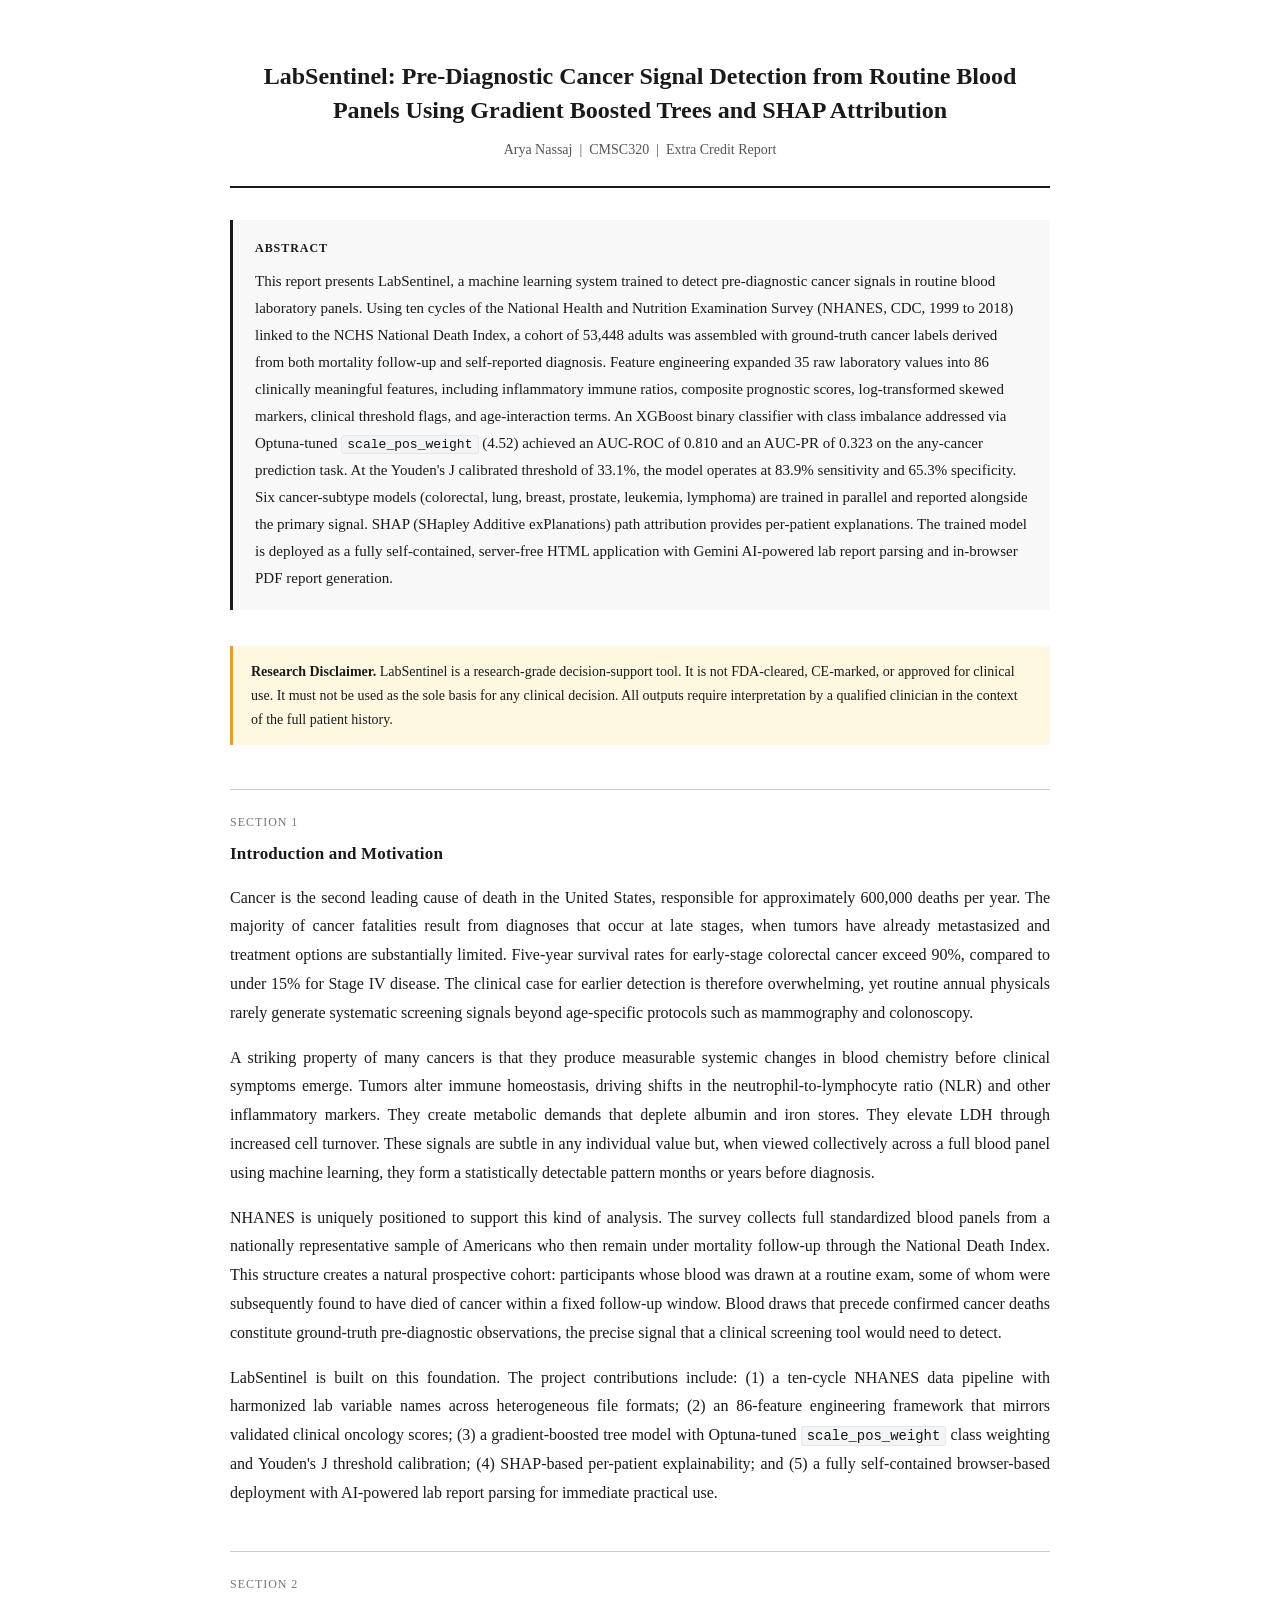
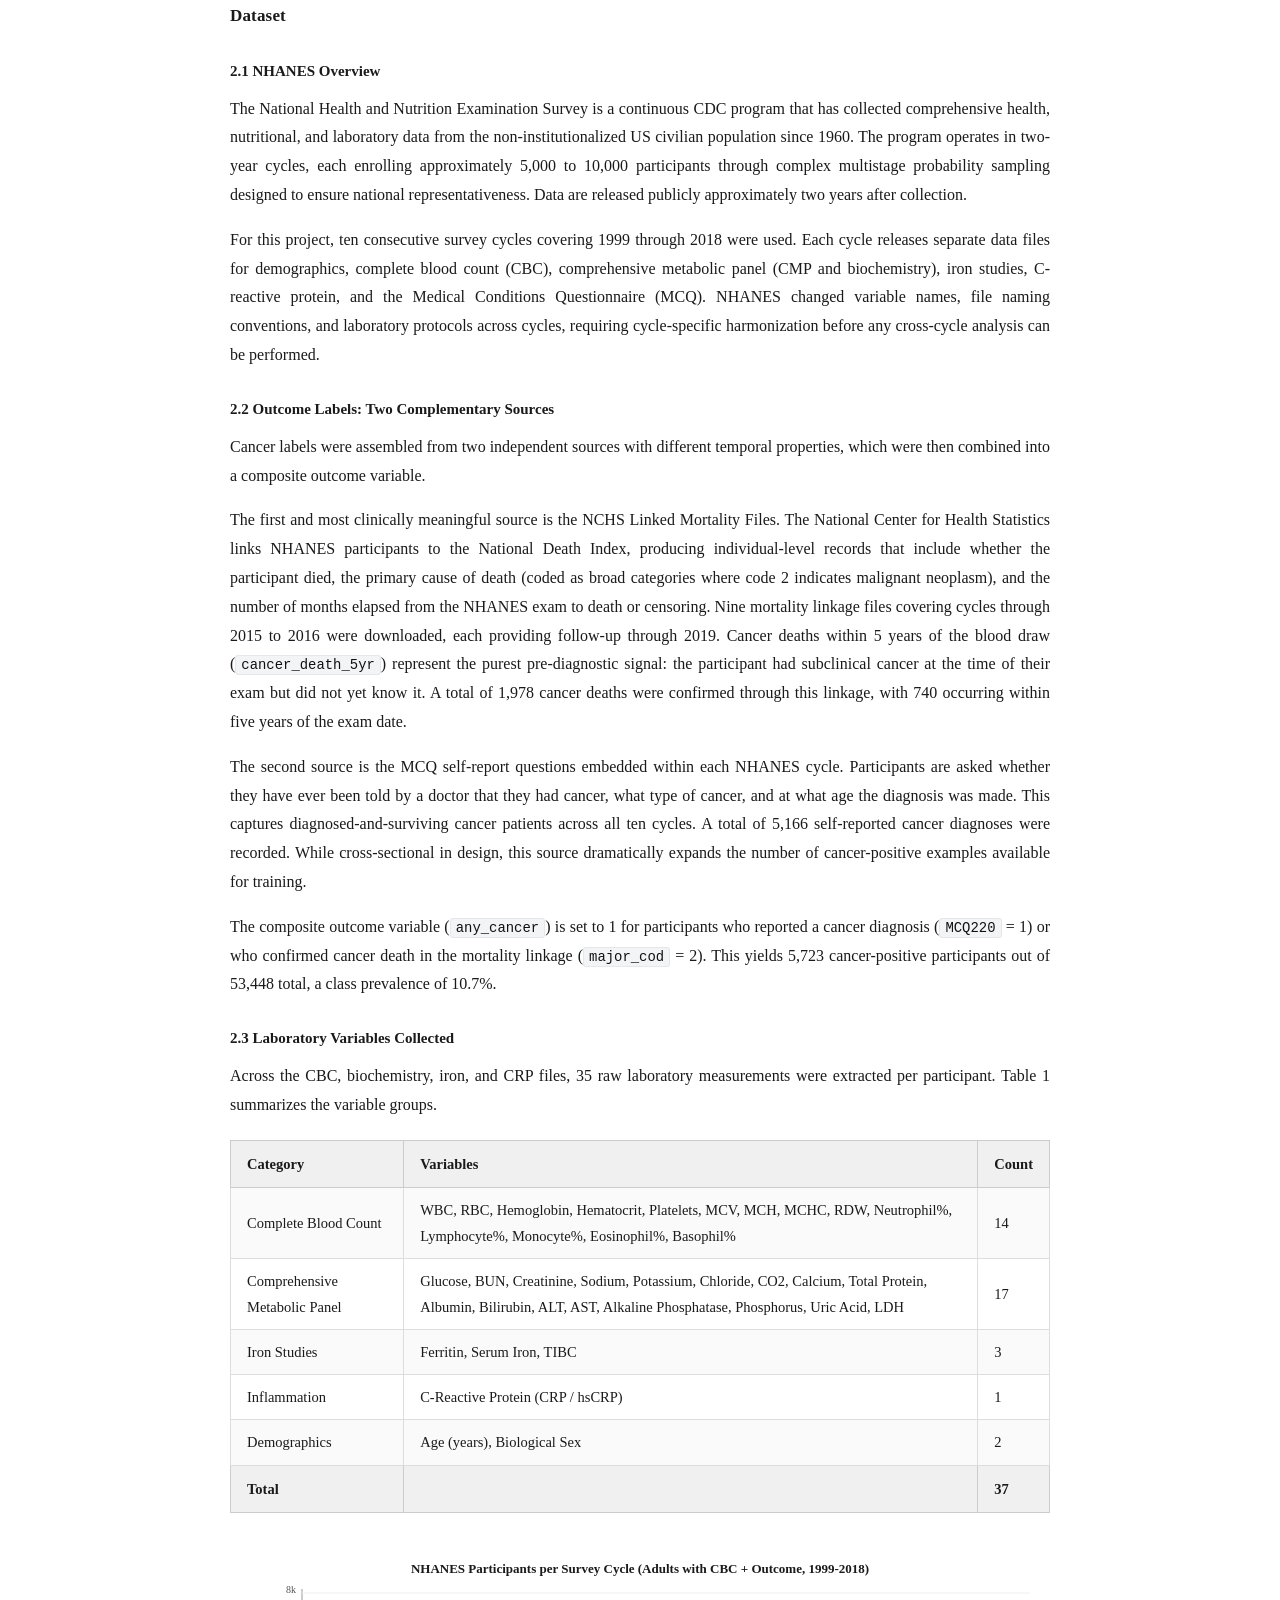
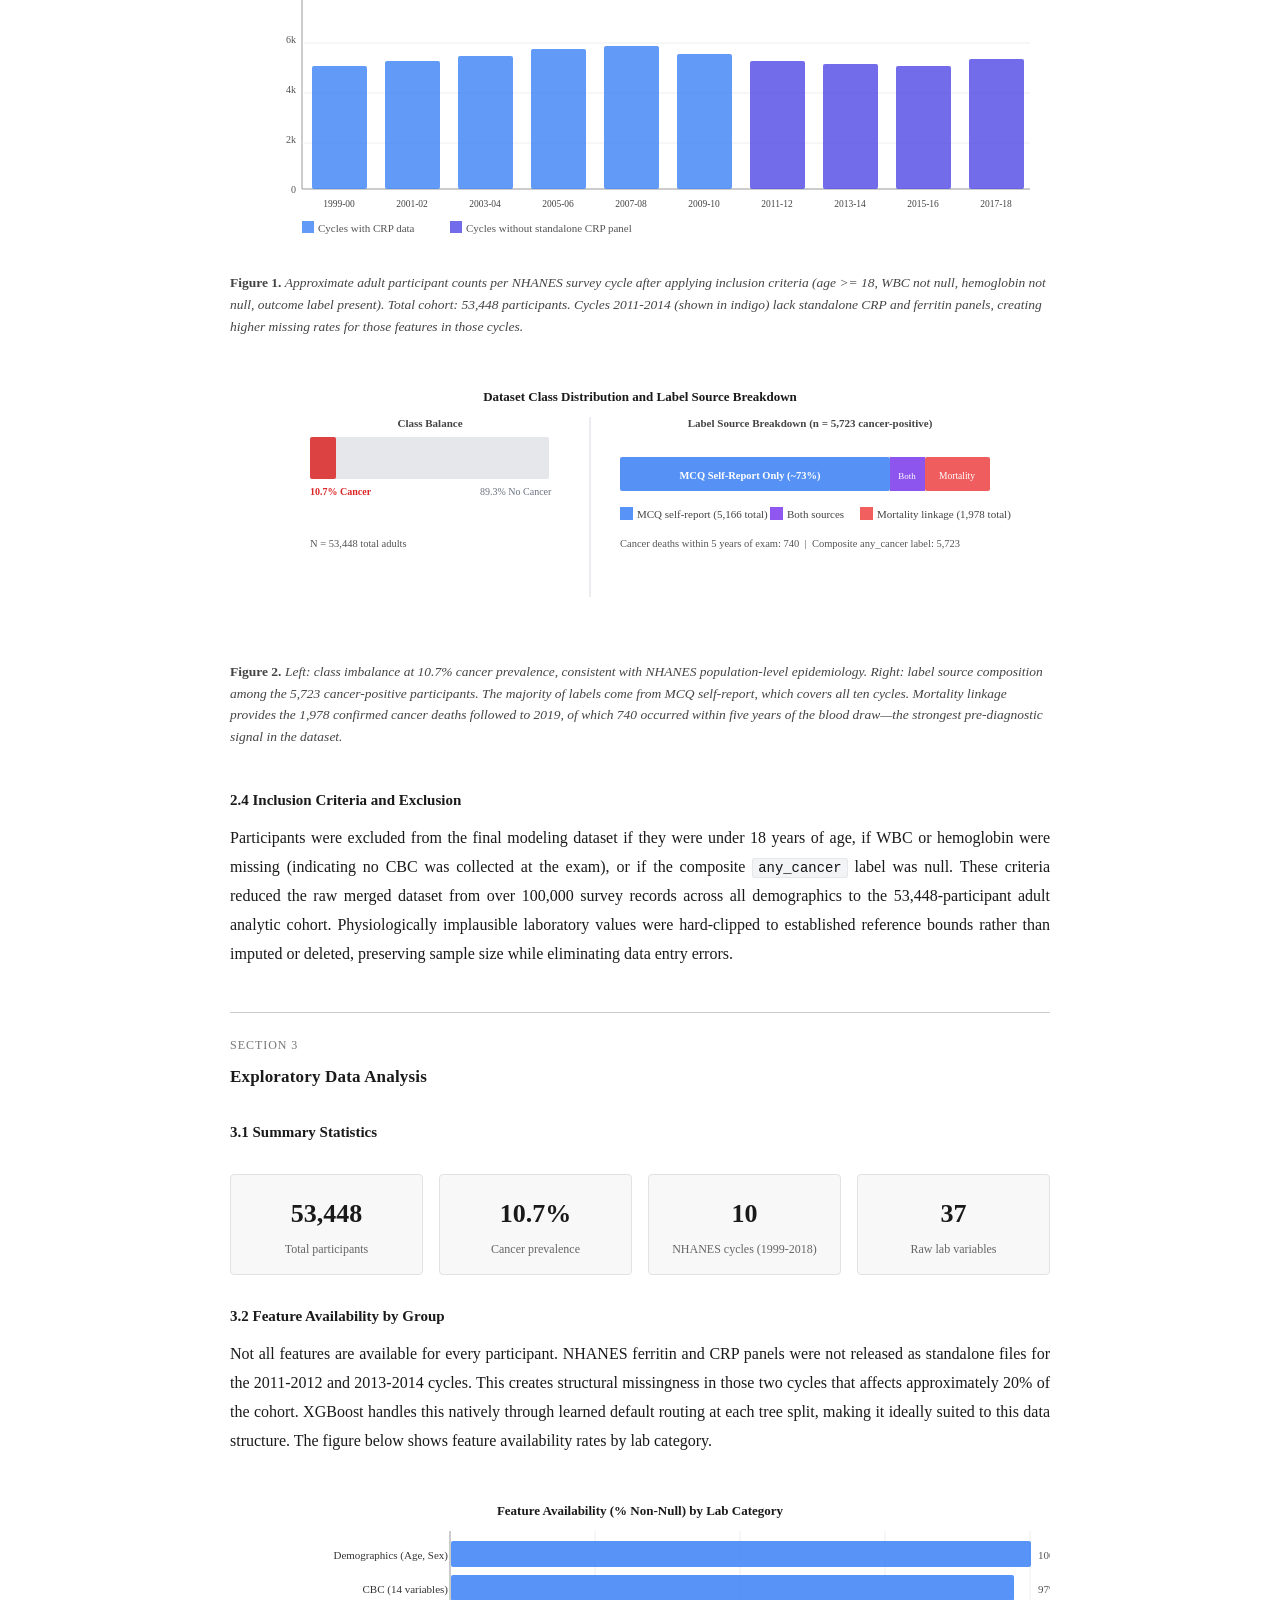
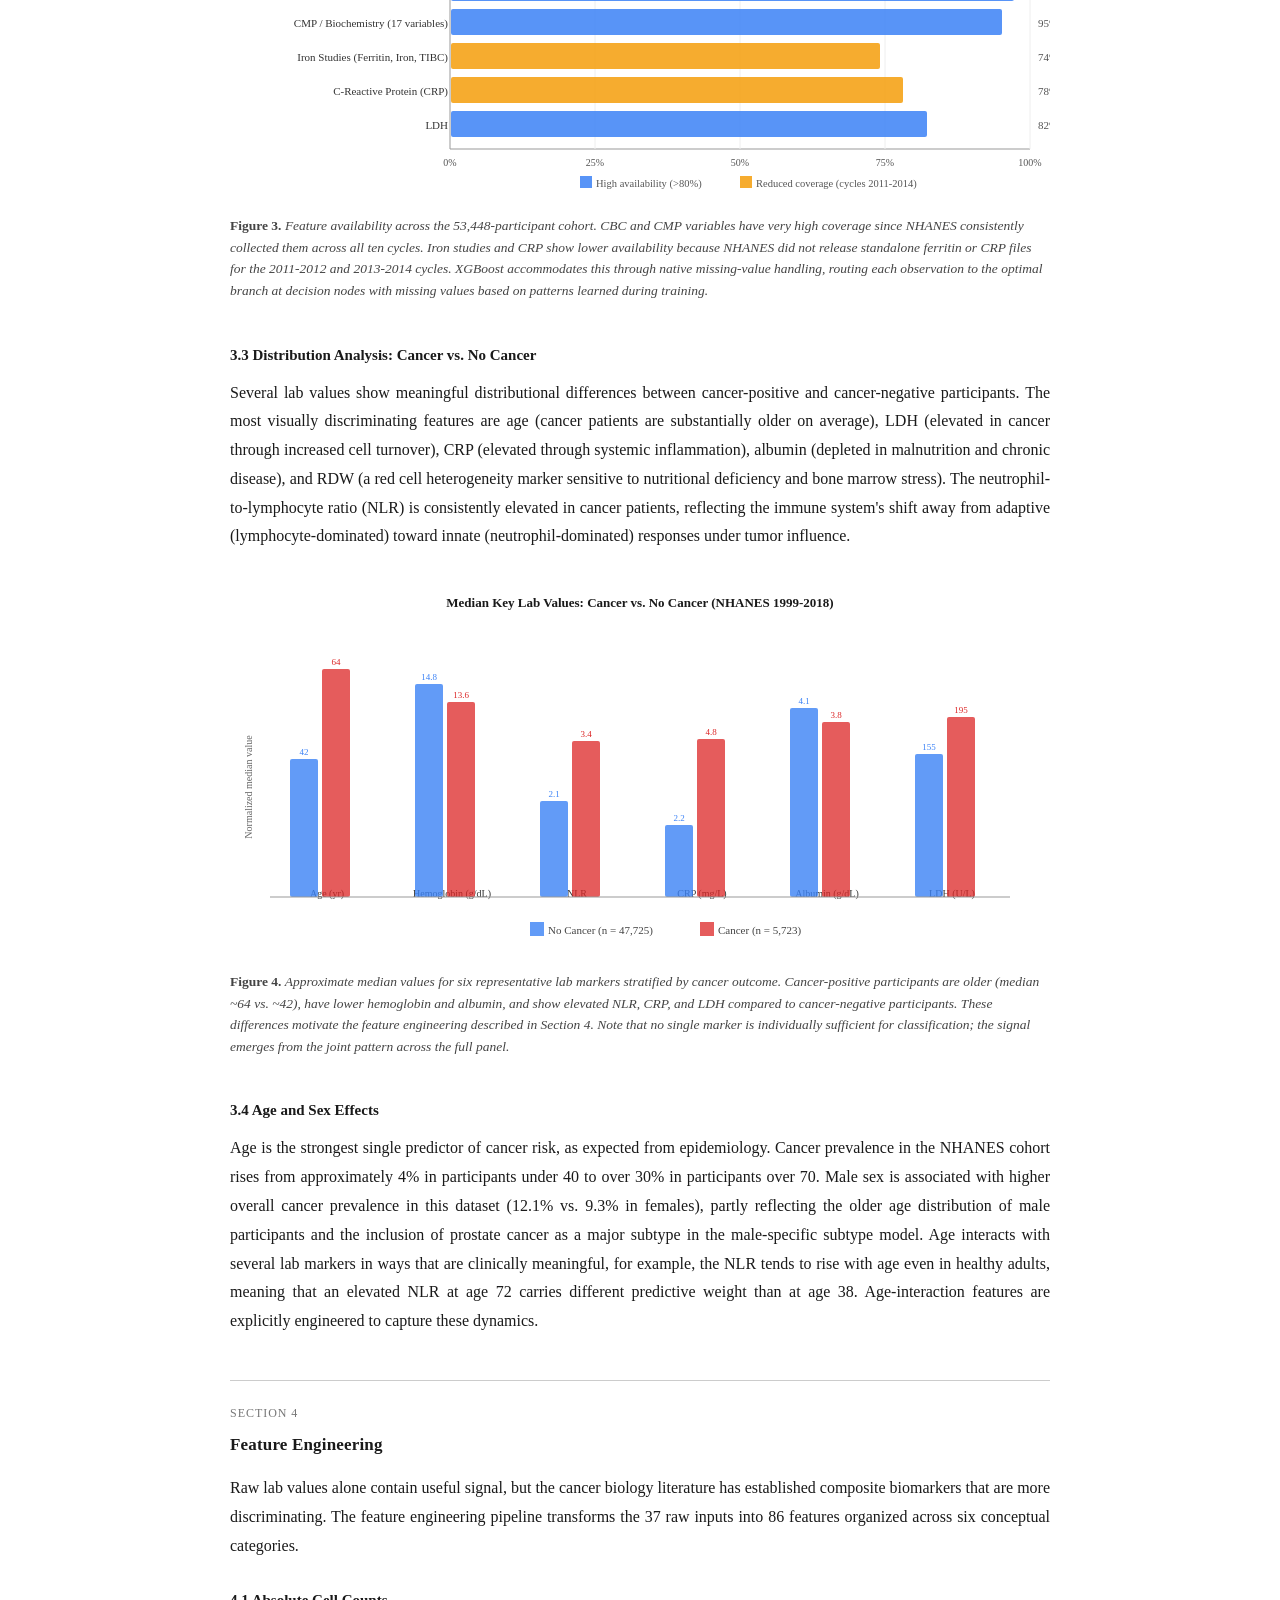
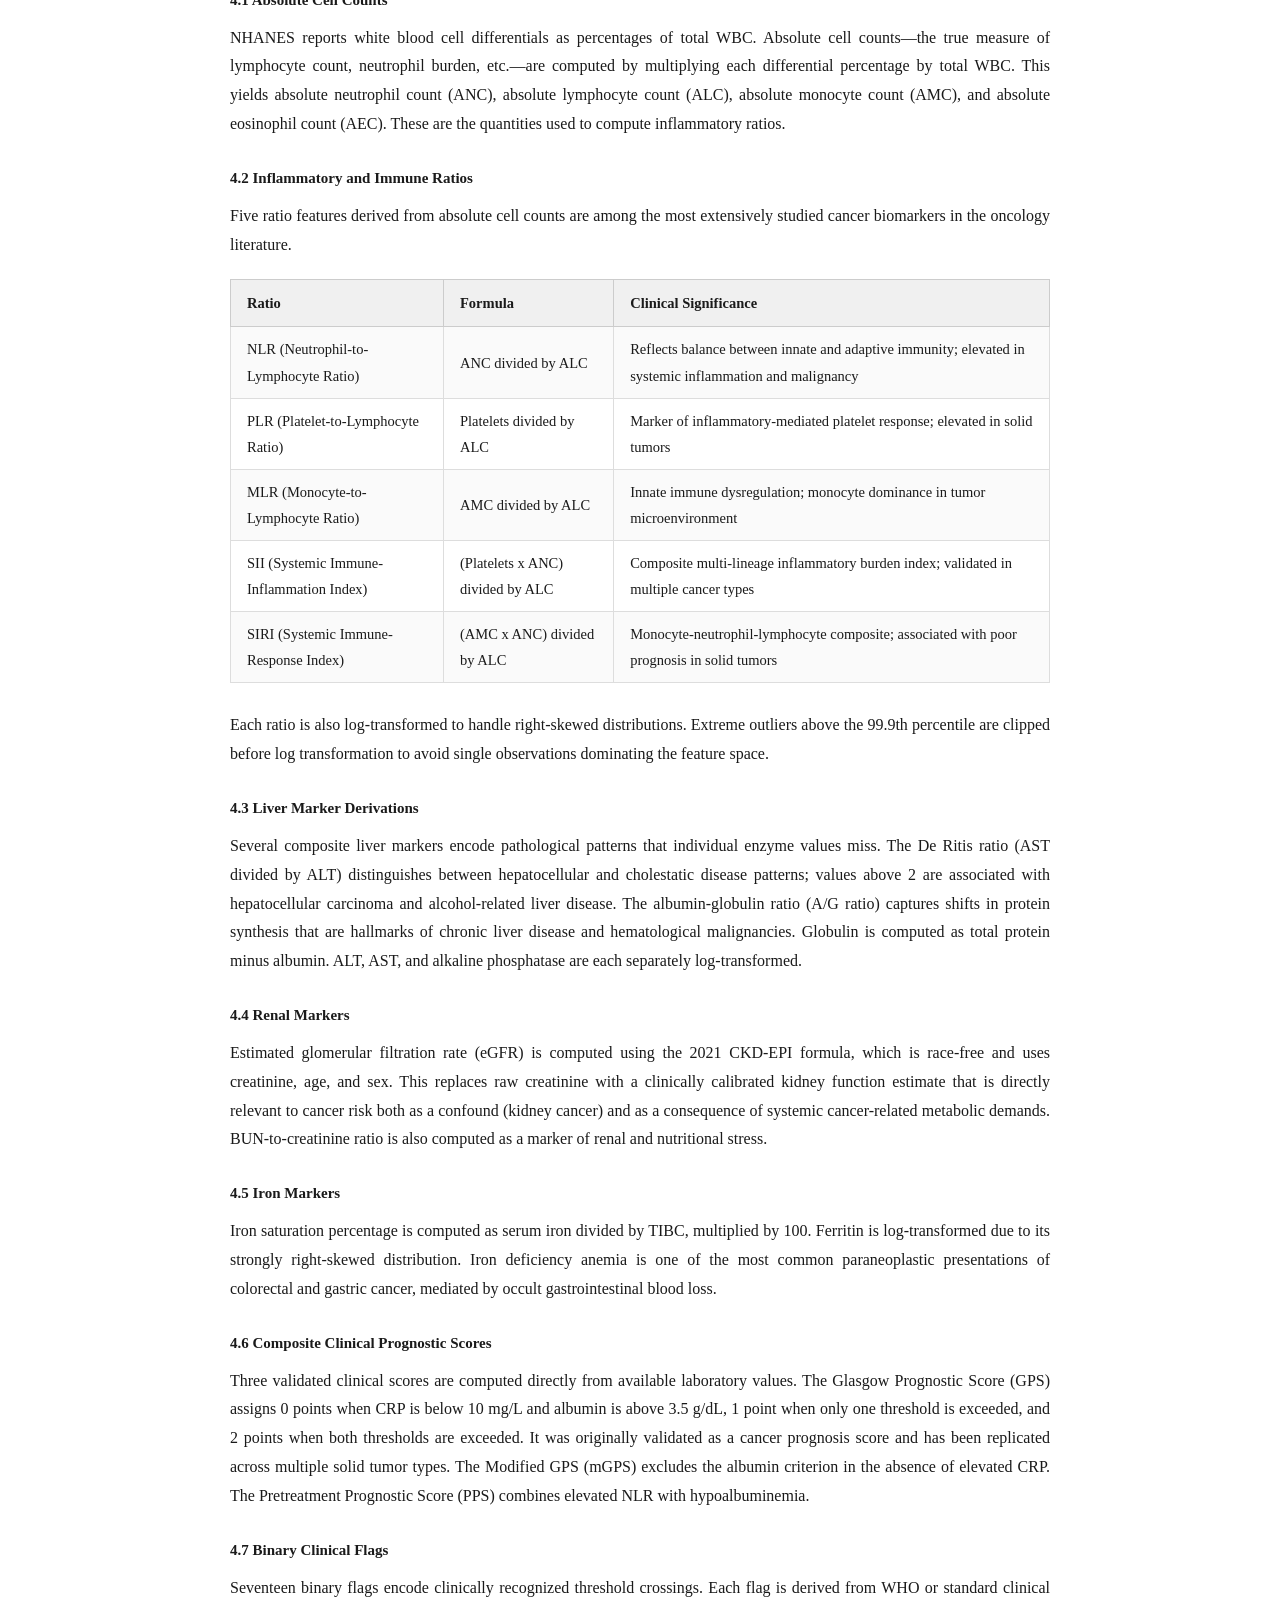
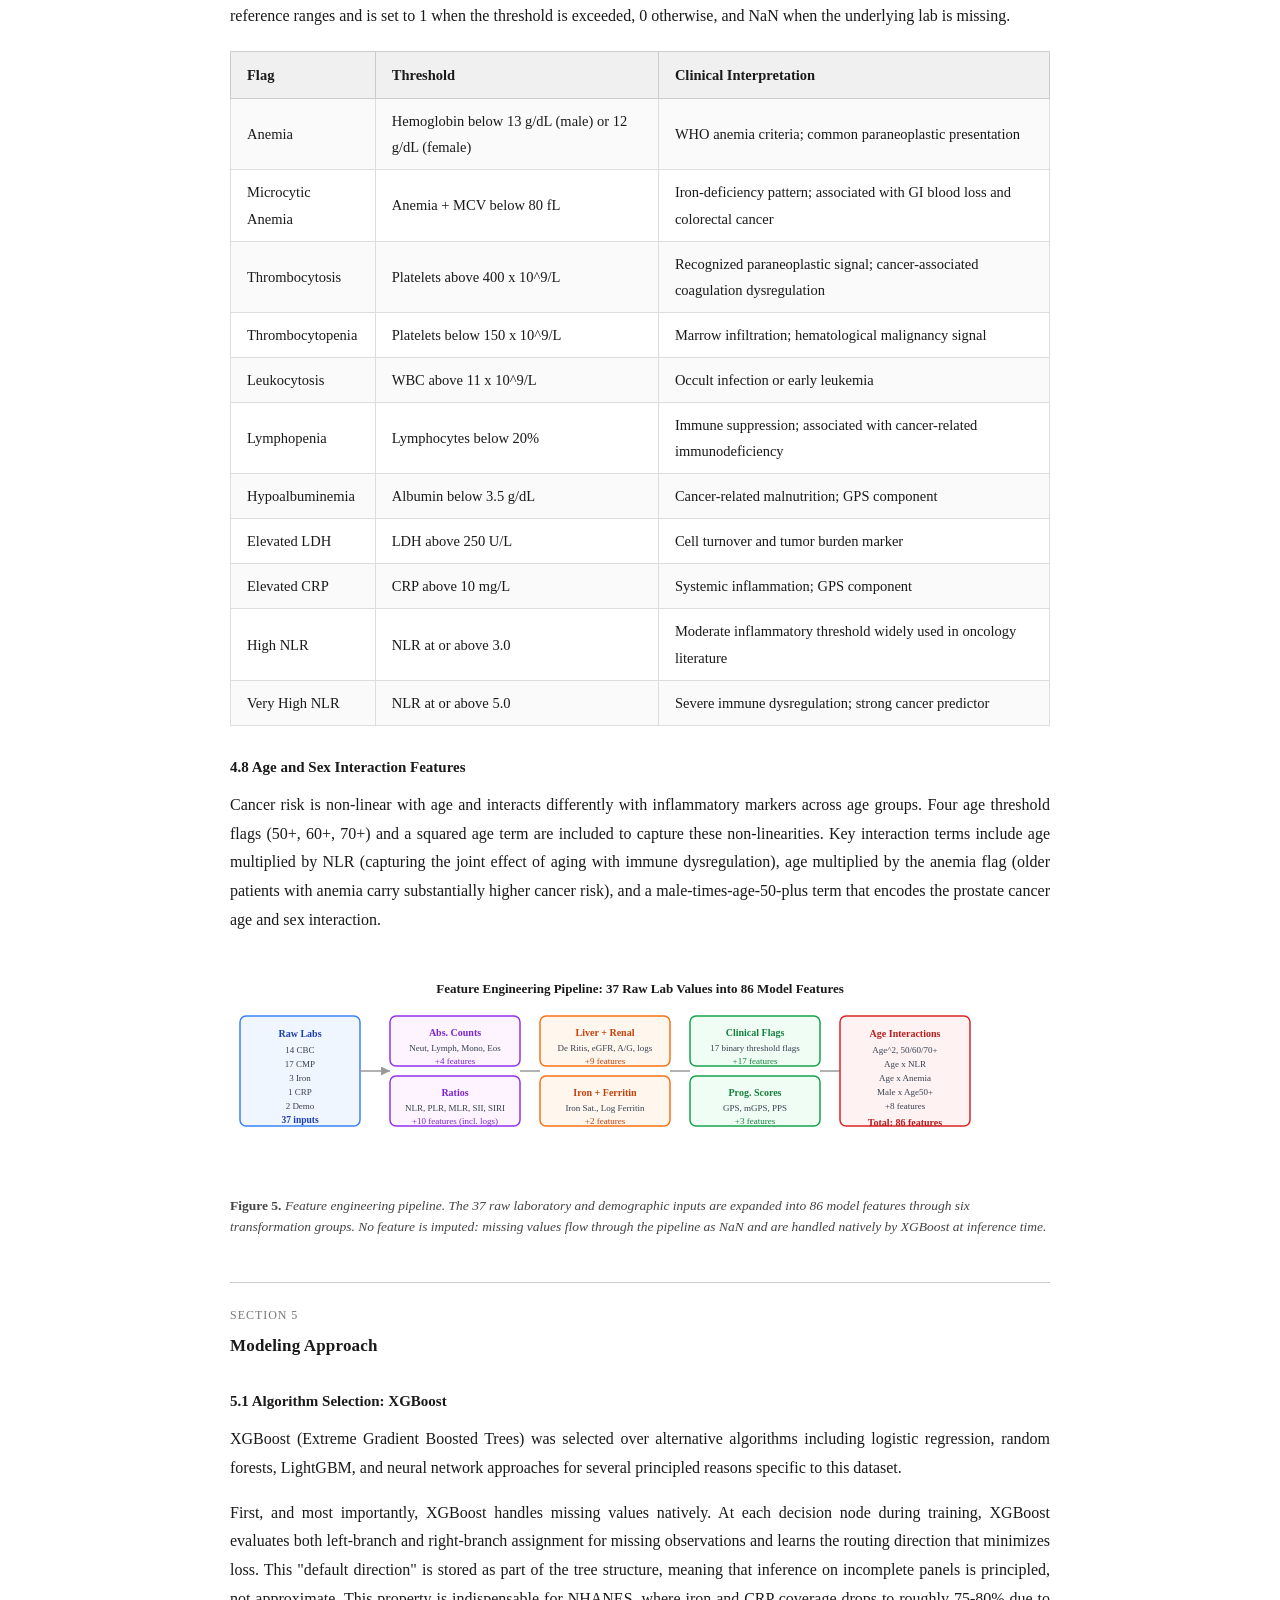
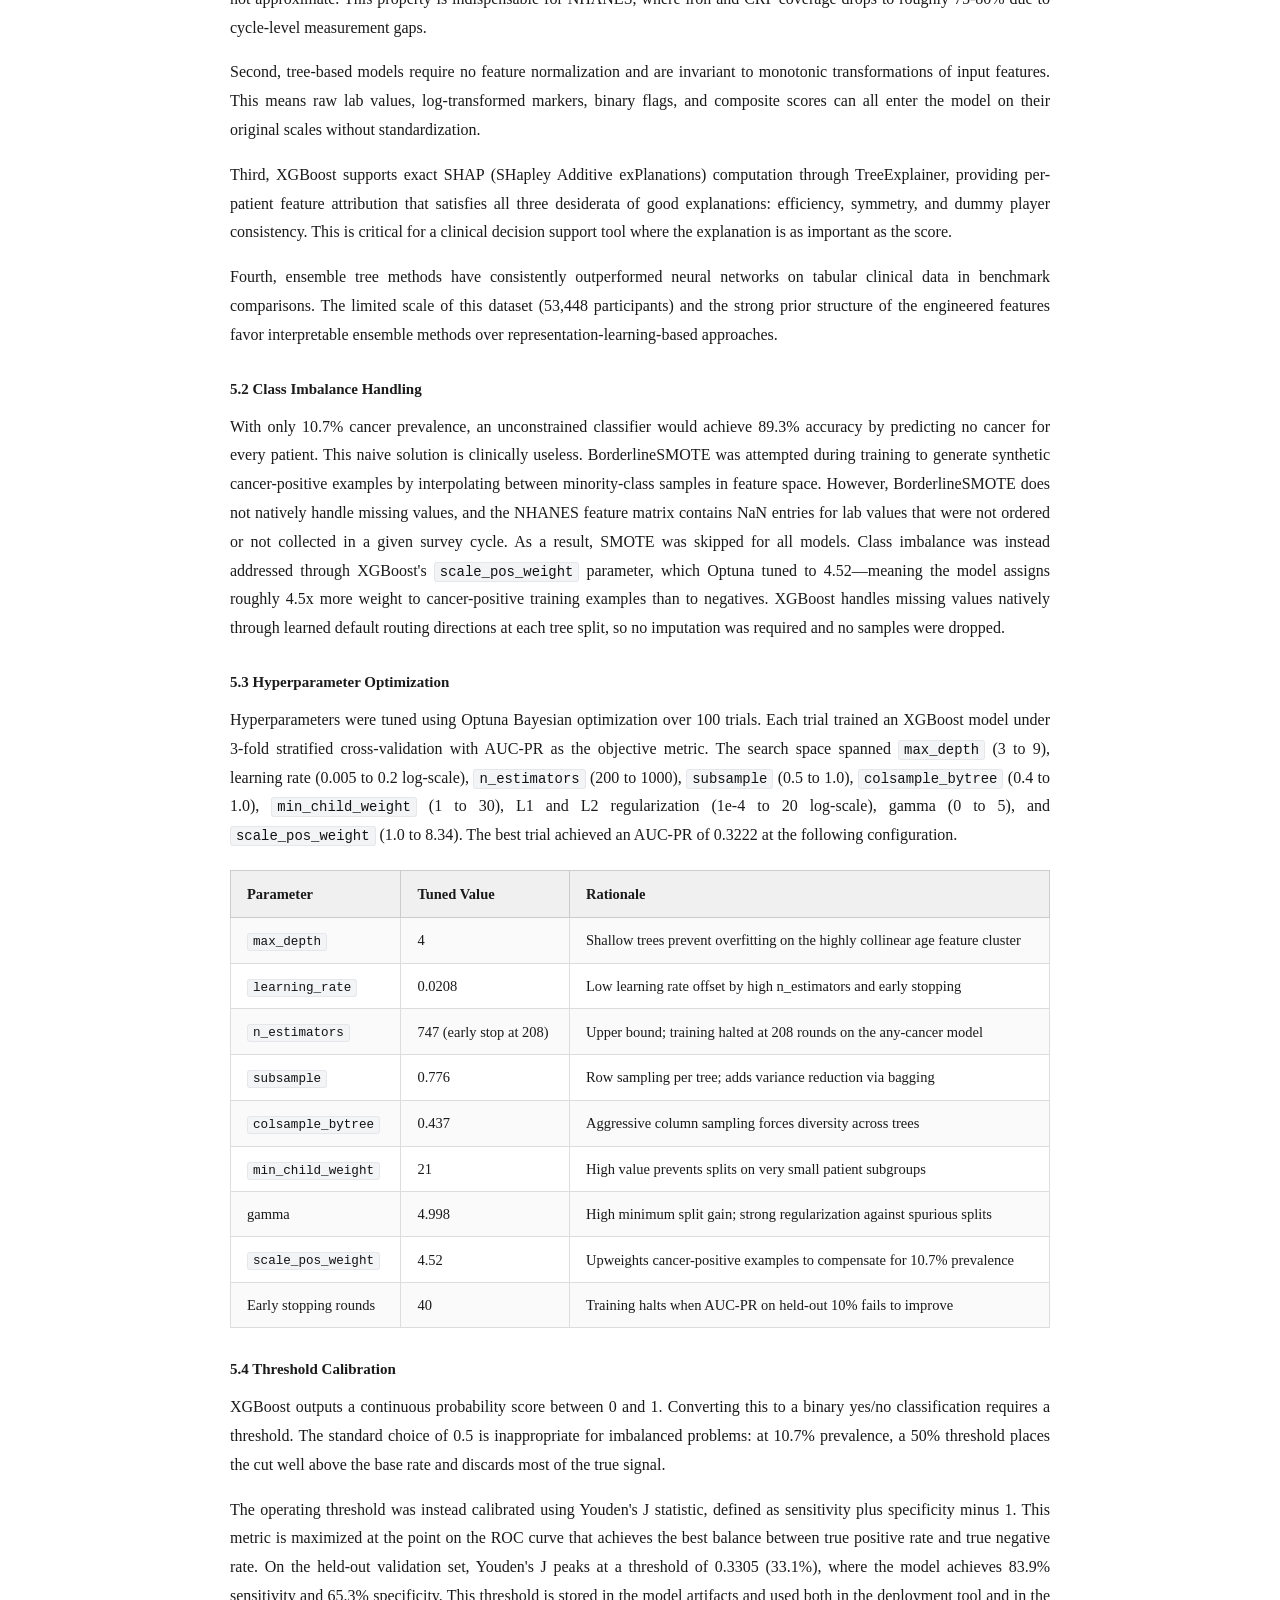
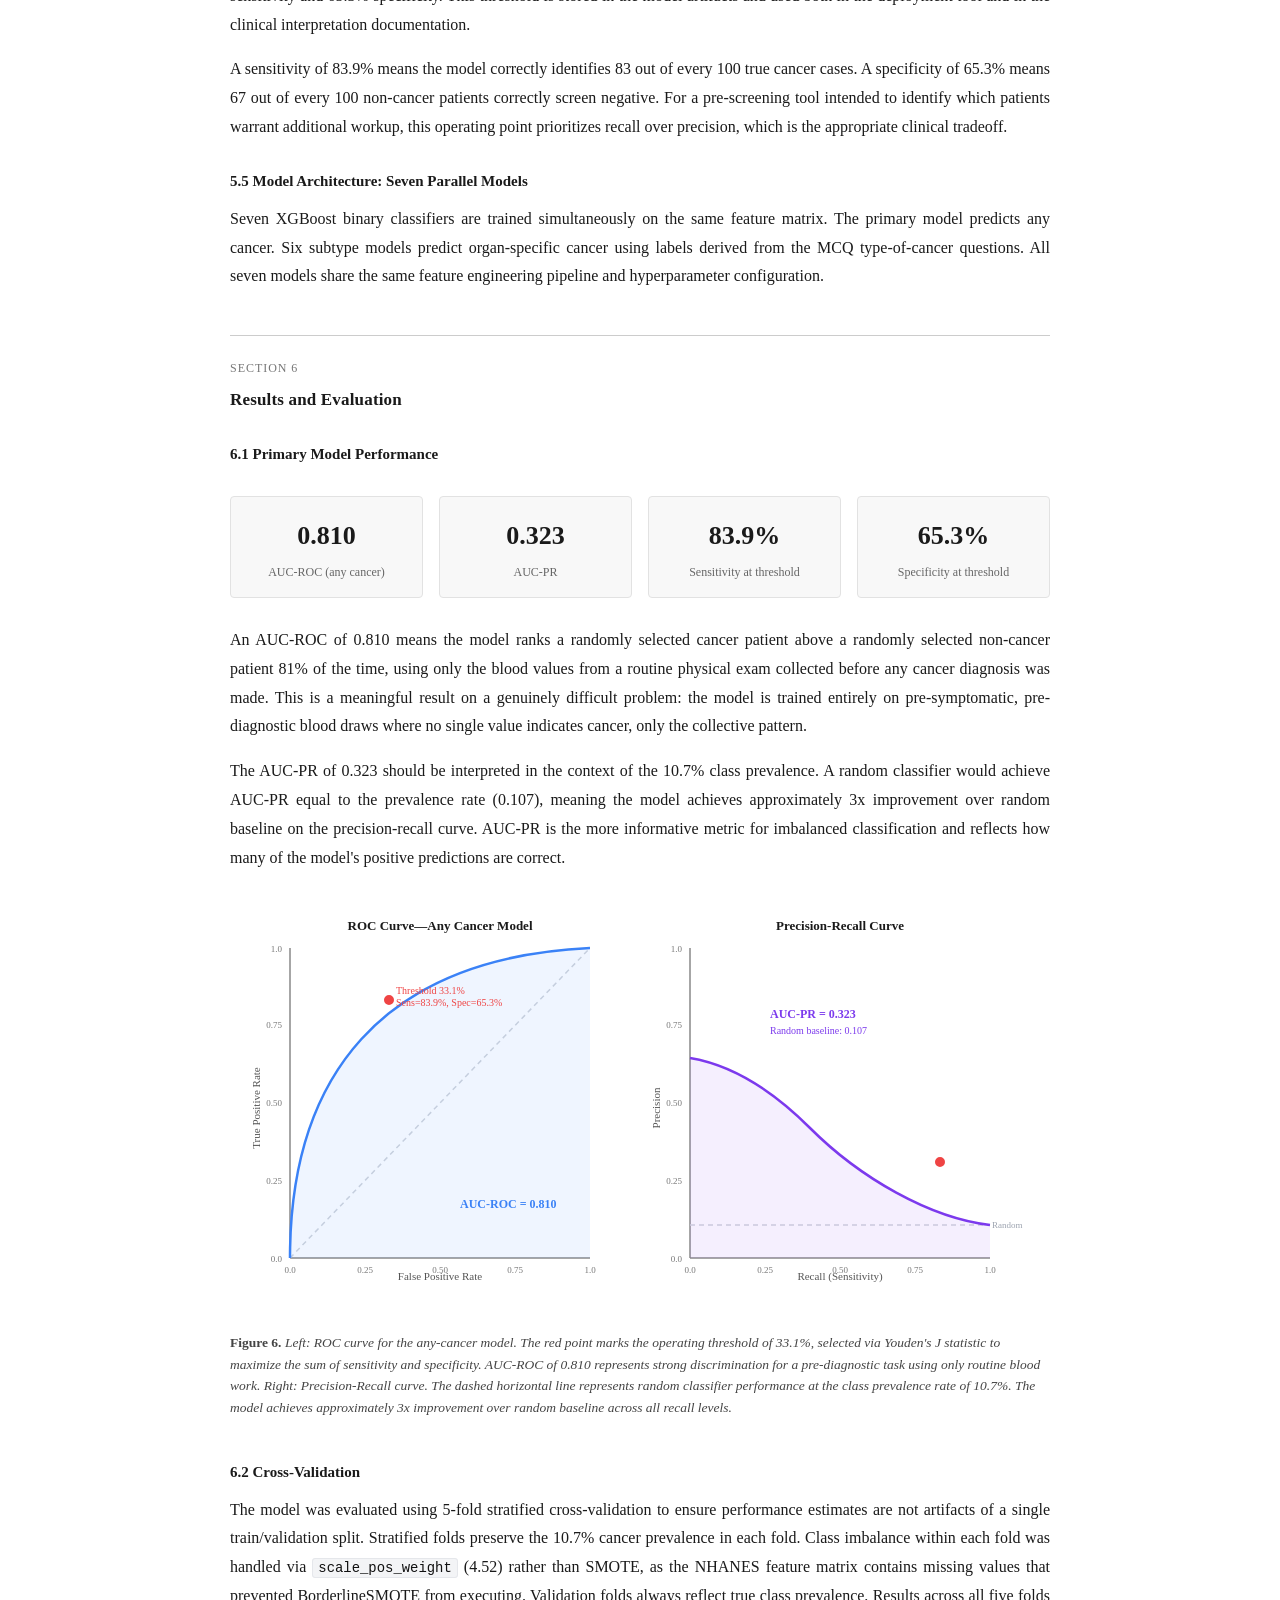
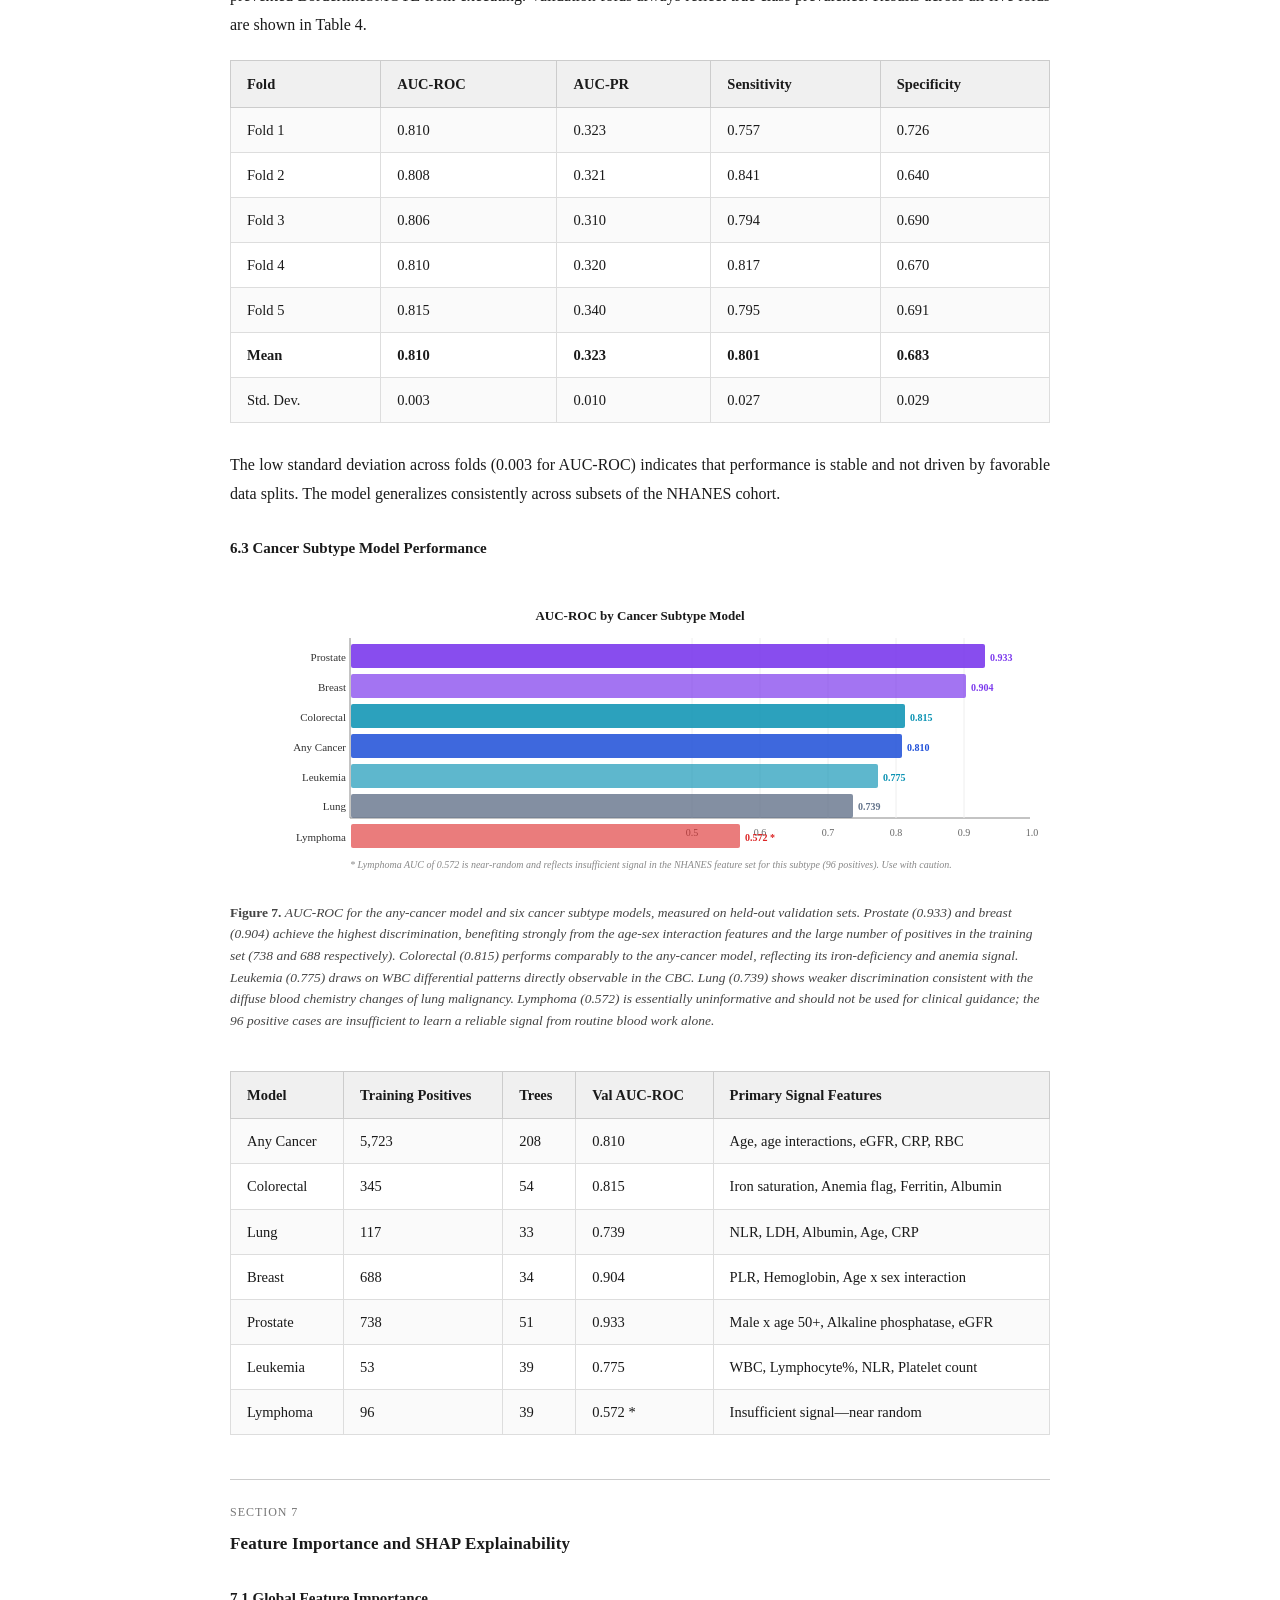
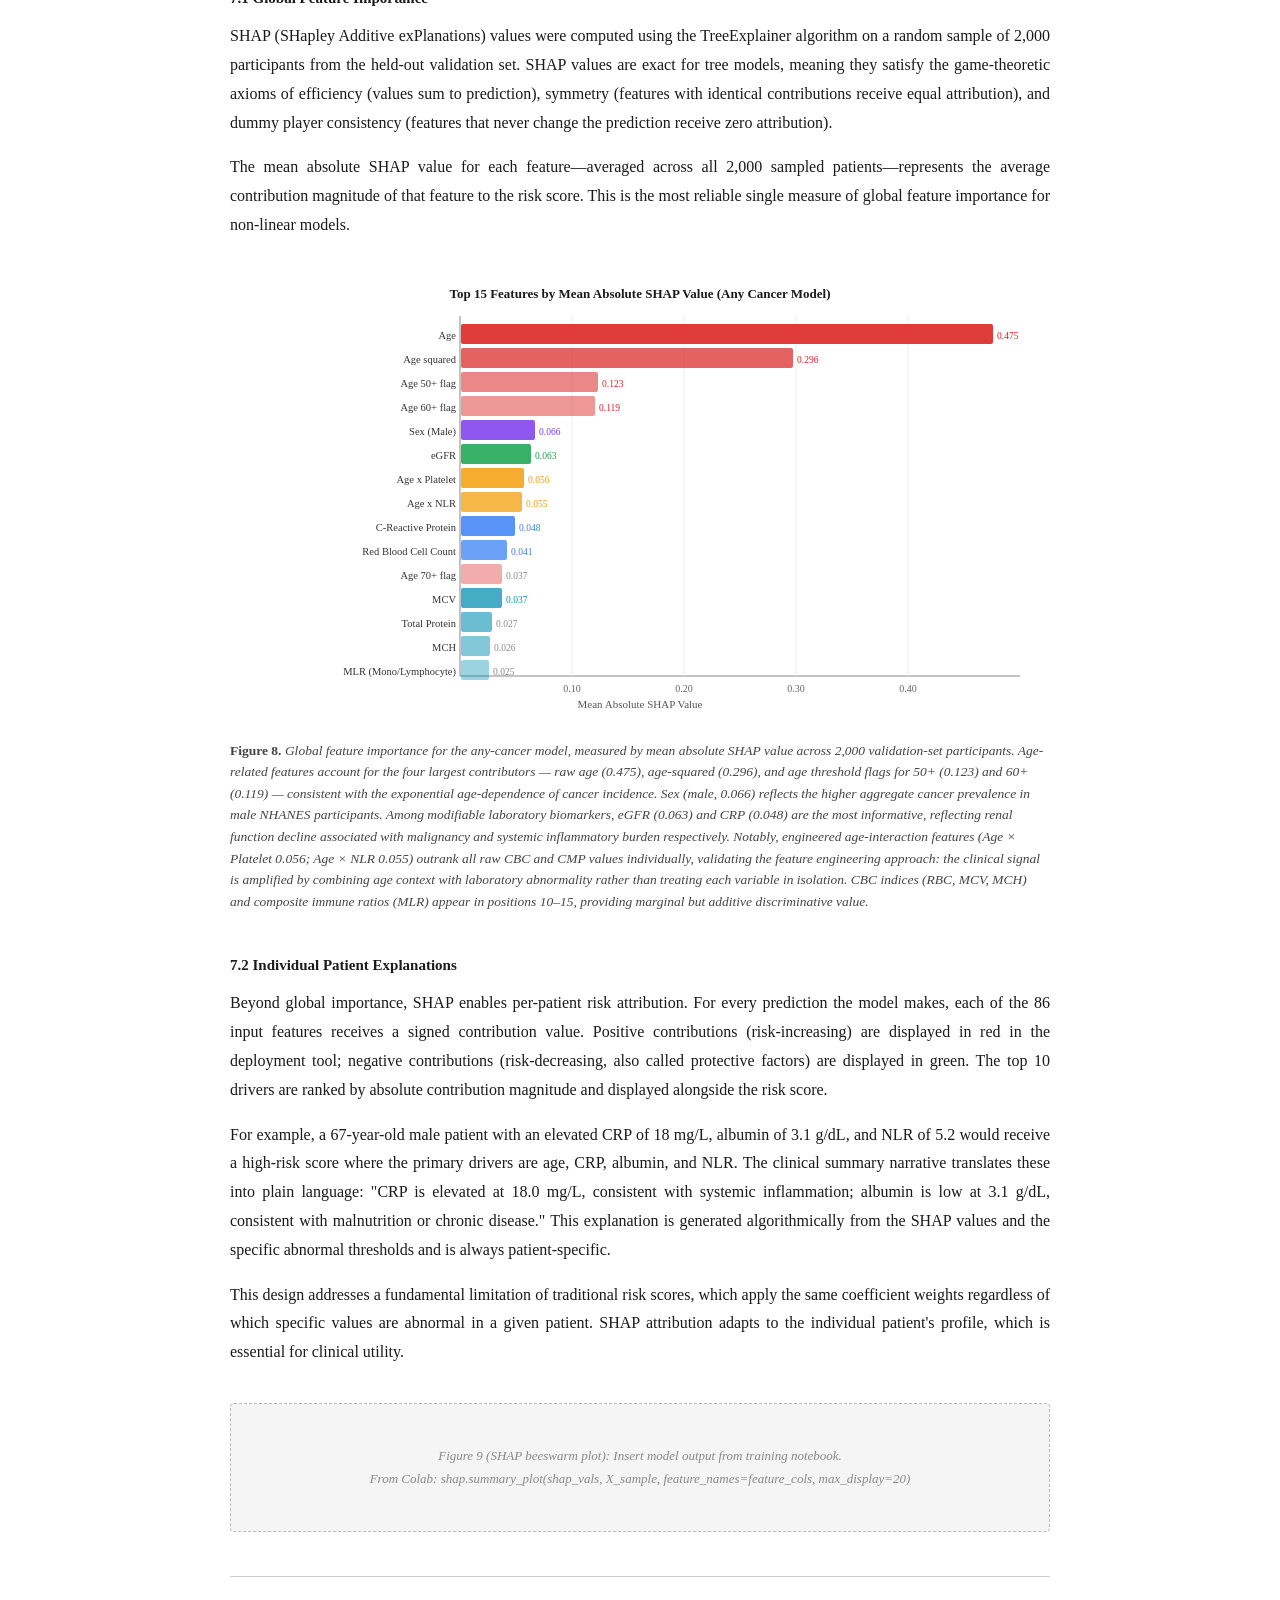
==== commit 29d64ded: "Replace double-hyphen em dashes with proper HTML &mdash; entity" ====
--- a/LabSentinel_Report.html
+++ b/LabSentinel_Report.html
@@ -358,7 +358,7 @@
   <text x="390" y="170" font-size="10.5" fill="#555">Cancer deaths within 5 years of exam: 740 &nbsp;|&nbsp; Composite any_cancer label: 5,723</text>
   <text x="80"  y="170" font-size="10.5" fill="#555">N = 53,448 total adults</text>
 </svg>
-<figcaption><strong>Figure 2.</strong> Left: class imbalance at 10.7% cancer prevalence, consistent with NHANES population-level epidemiology. Right: label source composition among the 5,723 cancer-positive participants. The majority of labels come from MCQ self-report, which covers all ten cycles. Mortality linkage provides the 1,978 confirmed cancer deaths followed to 2019, of which 740 occurred within five years of the blood draw -- the strongest pre-diagnostic signal in the dataset.</figcaption>
+<figcaption><strong>Figure 2.</strong> Left: class imbalance at 10.7% cancer prevalence, consistent with NHANES population-level epidemiology. Right: label source composition among the 5,723 cancer-positive participants. The majority of labels come from MCQ self-report, which covers all ten cycles. Mortality linkage provides the 1,978 confirmed cancer deaths followed to 2019, of which 740 occurred within five years of the blood draw&mdash;the strongest pre-diagnostic signal in the dataset.</figcaption>
 </figure>
 
 <h3>2.4 Inclusion Criteria and Exclusion</h3>
@@ -529,7 +529,7 @@
 
 <h3>4.1 Absolute Cell Counts</h3>
 <p>
-NHANES reports white blood cell differentials as percentages of total WBC. Absolute cell counts -- the true measure of lymphocyte count, neutrophil burden, etc. -- are computed by multiplying each differential percentage by total WBC. This yields absolute neutrophil count (ANC), absolute lymphocyte count (ALC), absolute monocyte count (AMC), and absolute eosinophil count (AEC). These are the quantities used to compute inflammatory ratios.
+NHANES reports white blood cell differentials as percentages of total WBC. Absolute cell counts&mdash;the true measure of lymphocyte count, neutrophil burden, etc.&mdash;are computed by multiplying each differential percentage by total WBC. This yields absolute neutrophil count (ANC), absolute lymphocyte count (ALC), absolute monocyte count (AMC), and absolute eosinophil count (AEC). These are the quantities used to compute inflammatory ratios.
 </p>
 
 <h3>4.2 Inflammatory and Immune Ratios</h3>
@@ -687,7 +687,7 @@
 
 <h3>5.2 Class Imbalance Handling</h3>
 <p>
-With only 10.7% cancer prevalence, an unconstrained classifier would achieve 89.3% accuracy by predicting no cancer for every patient. This naive solution is clinically useless. BorderlineSMOTE was attempted during training to generate synthetic cancer-positive examples by interpolating between minority-class samples in feature space. However, BorderlineSMOTE does not natively handle missing values, and the NHANES feature matrix contains NaN entries for lab values that were not ordered or not collected in a given survey cycle. As a result, SMOTE was skipped for all models. Class imbalance was instead addressed through XGBoost's <code>scale_pos_weight</code> parameter, which Optuna tuned to 4.52 -- meaning the model assigns roughly 4.5x more weight to cancer-positive training examples than to negatives. XGBoost handles missing values natively through learned default routing directions at each tree split, so no imputation was required and no samples were dropped.
+With only 10.7% cancer prevalence, an unconstrained classifier would achieve 89.3% accuracy by predicting no cancer for every patient. This naive solution is clinically useless. BorderlineSMOTE was attempted during training to generate synthetic cancer-positive examples by interpolating between minority-class samples in feature space. However, BorderlineSMOTE does not natively handle missing values, and the NHANES feature matrix contains NaN entries for lab values that were not ordered or not collected in a given survey cycle. As a result, SMOTE was skipped for all models. Class imbalance was instead addressed through XGBoost's <code>scale_pos_weight</code> parameter, which Optuna tuned to 4.52&mdash;meaning the model assigns roughly 4.5x more weight to cancer-positive training examples than to negatives. XGBoost handles missing values natively through learned default routing directions at each tree split, so no imputation was required and no samples were dropped.
 </p>
 
 <h3>5.3 Hyperparameter Optimization</h3>
@@ -747,7 +747,7 @@
 <figure>
 <svg width="820" height="400" viewBox="0 0 820 400" xmlns="http://www.w3.org/2000/svg">
   <rect width="820" height="400" fill="#fff"/>
-  <text x="210" y="22" font-size="13" font-weight="bold" text-anchor="middle" fill="#1a1a1a">ROC Curve -- Any Cancer Model</text>
+  <text x="210" y="22" font-size="13" font-weight="bold" text-anchor="middle" fill="#1a1a1a">ROC Curve&mdash;Any Cancer Model</text>
   <text x="610" y="22" font-size="13" font-weight="bold" text-anchor="middle" fill="#1a1a1a">Precision-Recall Curve</text>
 
   <!-- LEFT: ROC Curve -->
@@ -906,7 +906,7 @@
   <tr><td>Breast</td><td>688</td><td>34</td><td>0.904</td><td>PLR, Hemoglobin, Age x sex interaction</td></tr>
   <tr><td>Prostate</td><td>738</td><td>51</td><td>0.933</td><td>Male x age 50+, Alkaline phosphatase, eGFR</td></tr>
   <tr><td>Leukemia</td><td>53</td><td>39</td><td>0.775</td><td>WBC, Lymphocyte%, NLR, Platelet count</td></tr>
-  <tr><td>Lymphoma</td><td>96</td><td>39</td><td>0.572 *</td><td>Insufficient signal -- near random</td></tr>
+  <tr><td>Lymphoma</td><td>96</td><td>39</td><td>0.572 *</td><td>Insufficient signal&mdash;near random</td></tr>
 </table>
 
 <hr class="section-rule">
@@ -918,7 +918,7 @@
 SHAP (SHapley Additive exPlanations) values were computed using the TreeExplainer algorithm on a random sample of 2,000 participants from the held-out validation set. SHAP values are exact for tree models, meaning they satisfy the game-theoretic axioms of efficiency (values sum to prediction), symmetry (features with identical contributions receive equal attribution), and dummy player consistency (features that never change the prediction receive zero attribution).
 </p>
 <p>
-The mean absolute SHAP value for each feature -- averaged across all 2,000 sampled patients -- represents the average contribution magnitude of that feature to the risk score. This is the most reliable single measure of global feature importance for non-linear models.
+The mean absolute SHAP value for each feature&mdash;averaged across all 2,000 sampled patients&mdash;represents the average contribution magnitude of that feature to the risk score. This is the most reliable single measure of global feature importance for non-linear models.
 </p>
 
 <figure>
@@ -1109,7 +1109,7 @@
 LabSentinel demonstrates that routine blood panels, available from a standard annual physical at no additional cost, contain statistically extractable pre-diagnostic cancer signals when analyzed with properly engineered features and gradient boosted tree models. Using 53,448 NHANES participants followed through the National Death Index, a model achieving AUC-ROC 0.810 and 83.9% sensitivity at a calibrated threshold was trained, validated, and deployed as an immediately usable browser-based clinical tool.
 </p>
 <p>
-The 86-feature engineering framework, grounded in validated oncology biomarkers including NLR, SII, Glasgow Prognostic Score, and eGFR, contributes meaningfully beyond raw lab values. SHAP attribution makes every prediction explainable at the patient level, addressing the transparency requirement that is essential for any clinical decision support tool. The deployment architecture -- a self-contained HTML file with embedded model weights, JavaScript inference, Gemini-powered lab report parsing, and in-browser PDF generation -- eliminates all technical barriers between the trained model and a clinician with a patient's lab report.
+The 86-feature engineering framework, grounded in validated oncology biomarkers including NLR, SII, Glasgow Prognostic Score, and eGFR, contributes meaningfully beyond raw lab values. SHAP attribution makes every prediction explainable at the patient level, addressing the transparency requirement that is essential for any clinical decision support tool. The deployment architecture&mdash;a self-contained HTML file with embedded model weights, JavaScript inference, Gemini-powered lab report parsing, and in-browser PDF generation&mdash;eliminates all technical barriers between the trained model and a clinician with a patient's lab report.
 </p>
 <p>
 The most important caveat is also the most fundamental: this is a research tool, not a diagnostic test. An AUC-ROC of 0.810 on a population survey is encouraging as a proof of concept, but clinical deployment would require prospective validation in an independent cohort, regulatory review, and clinical workflow integration far beyond the scope of this project. What this work establishes is that the signal is real, measurable from data that already exists, and extractable with methods that are well within the current state of the art.
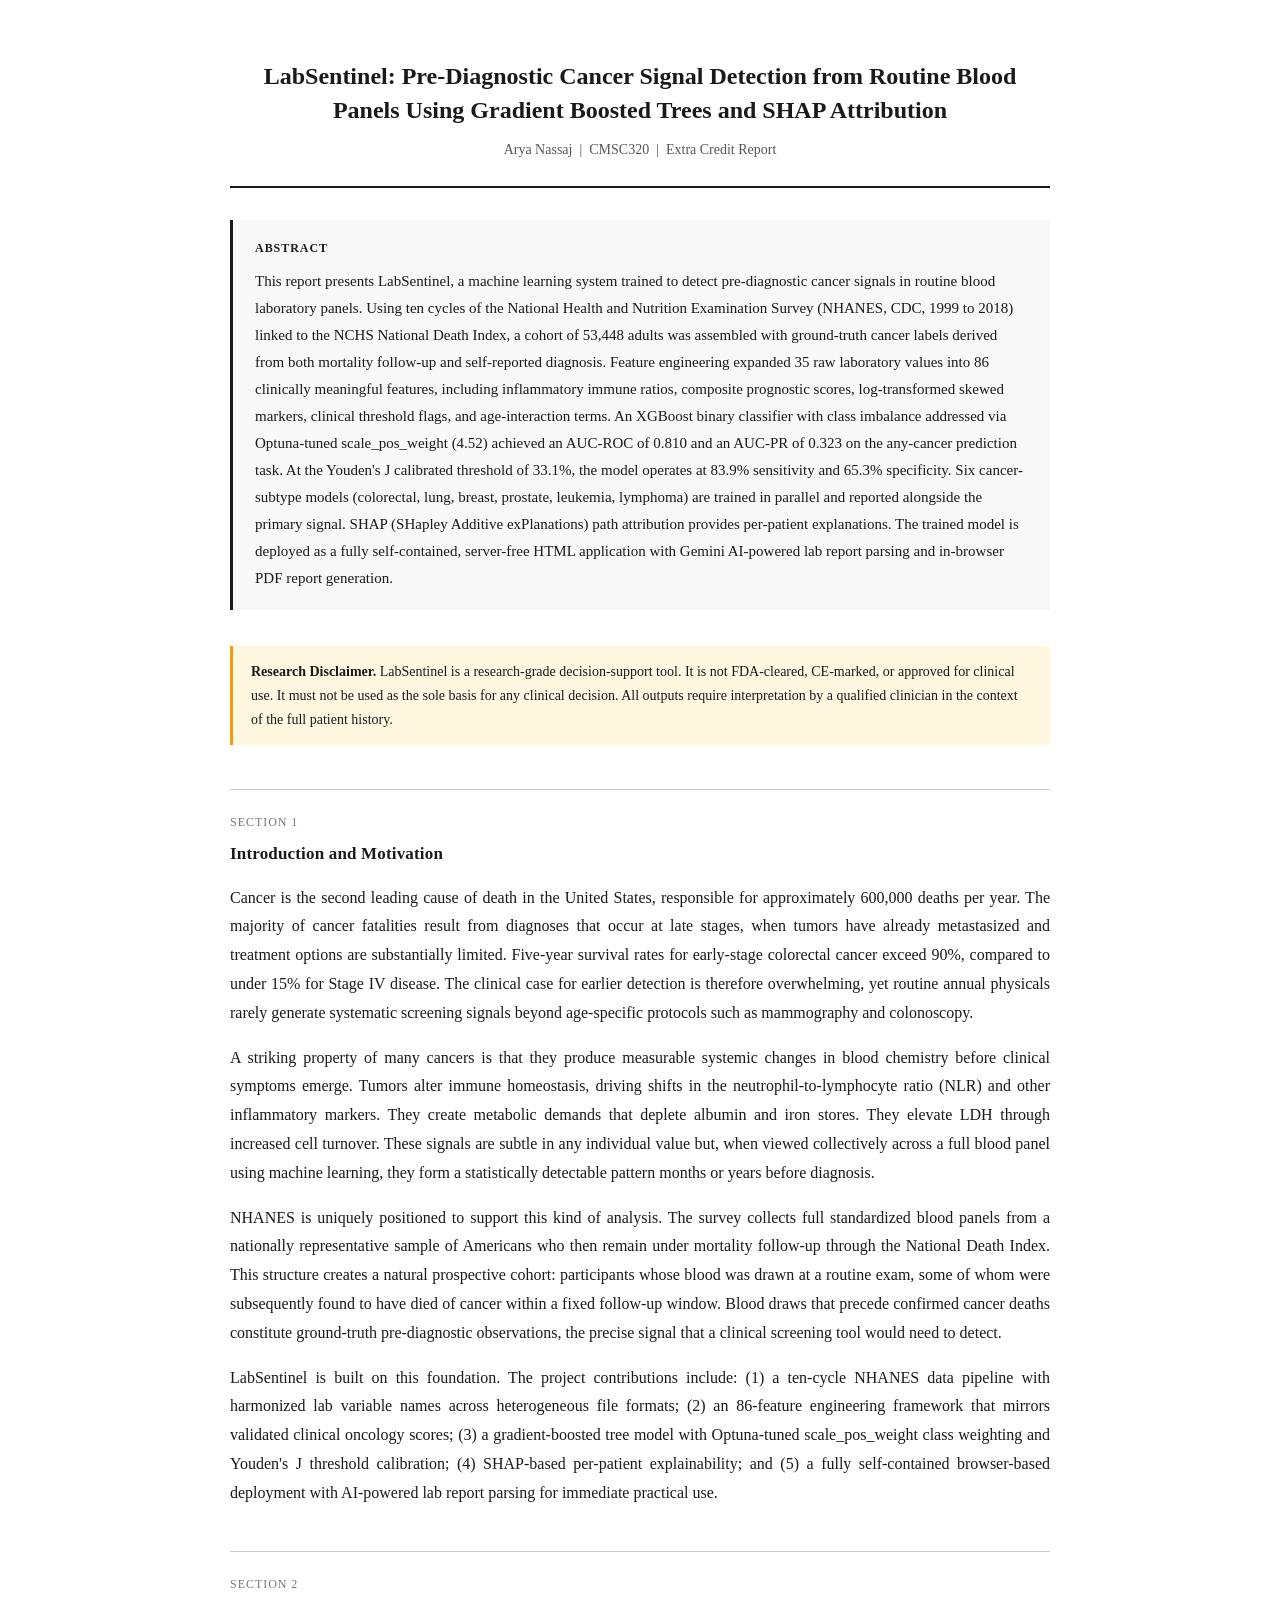
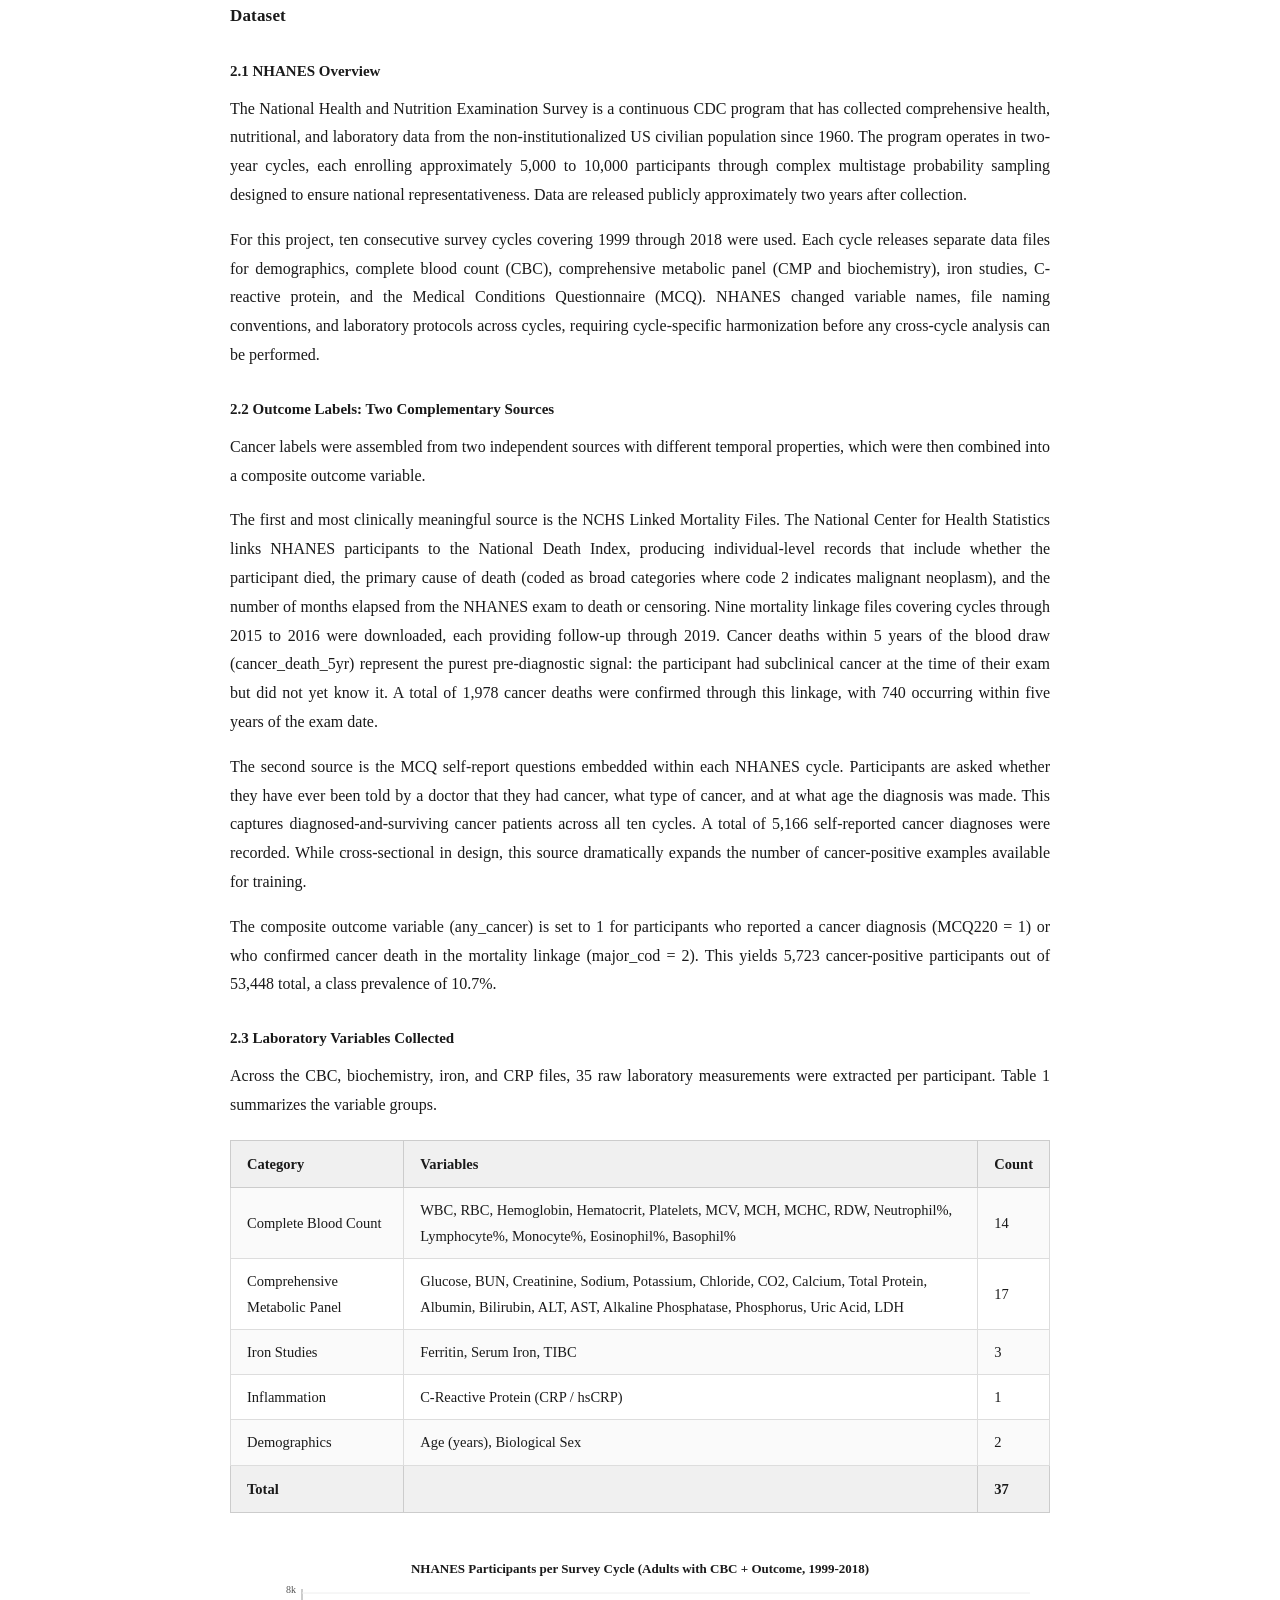
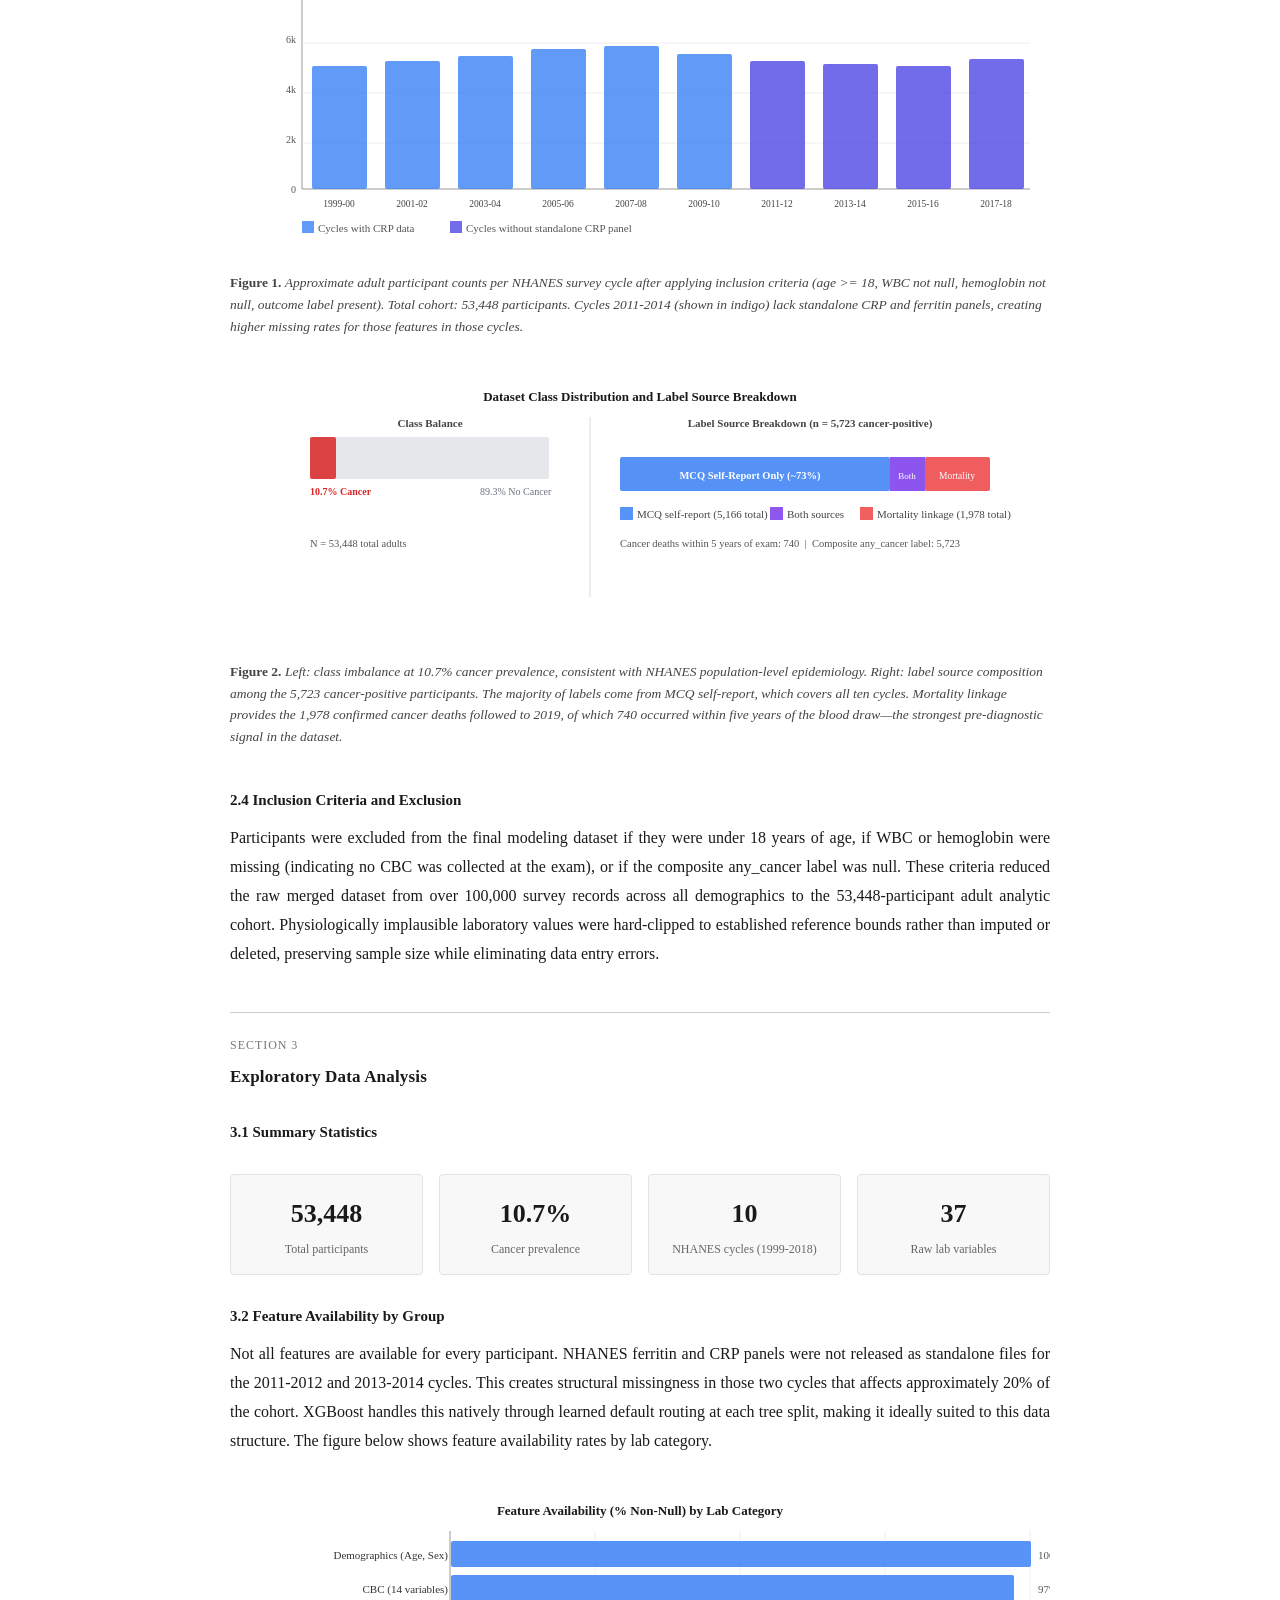
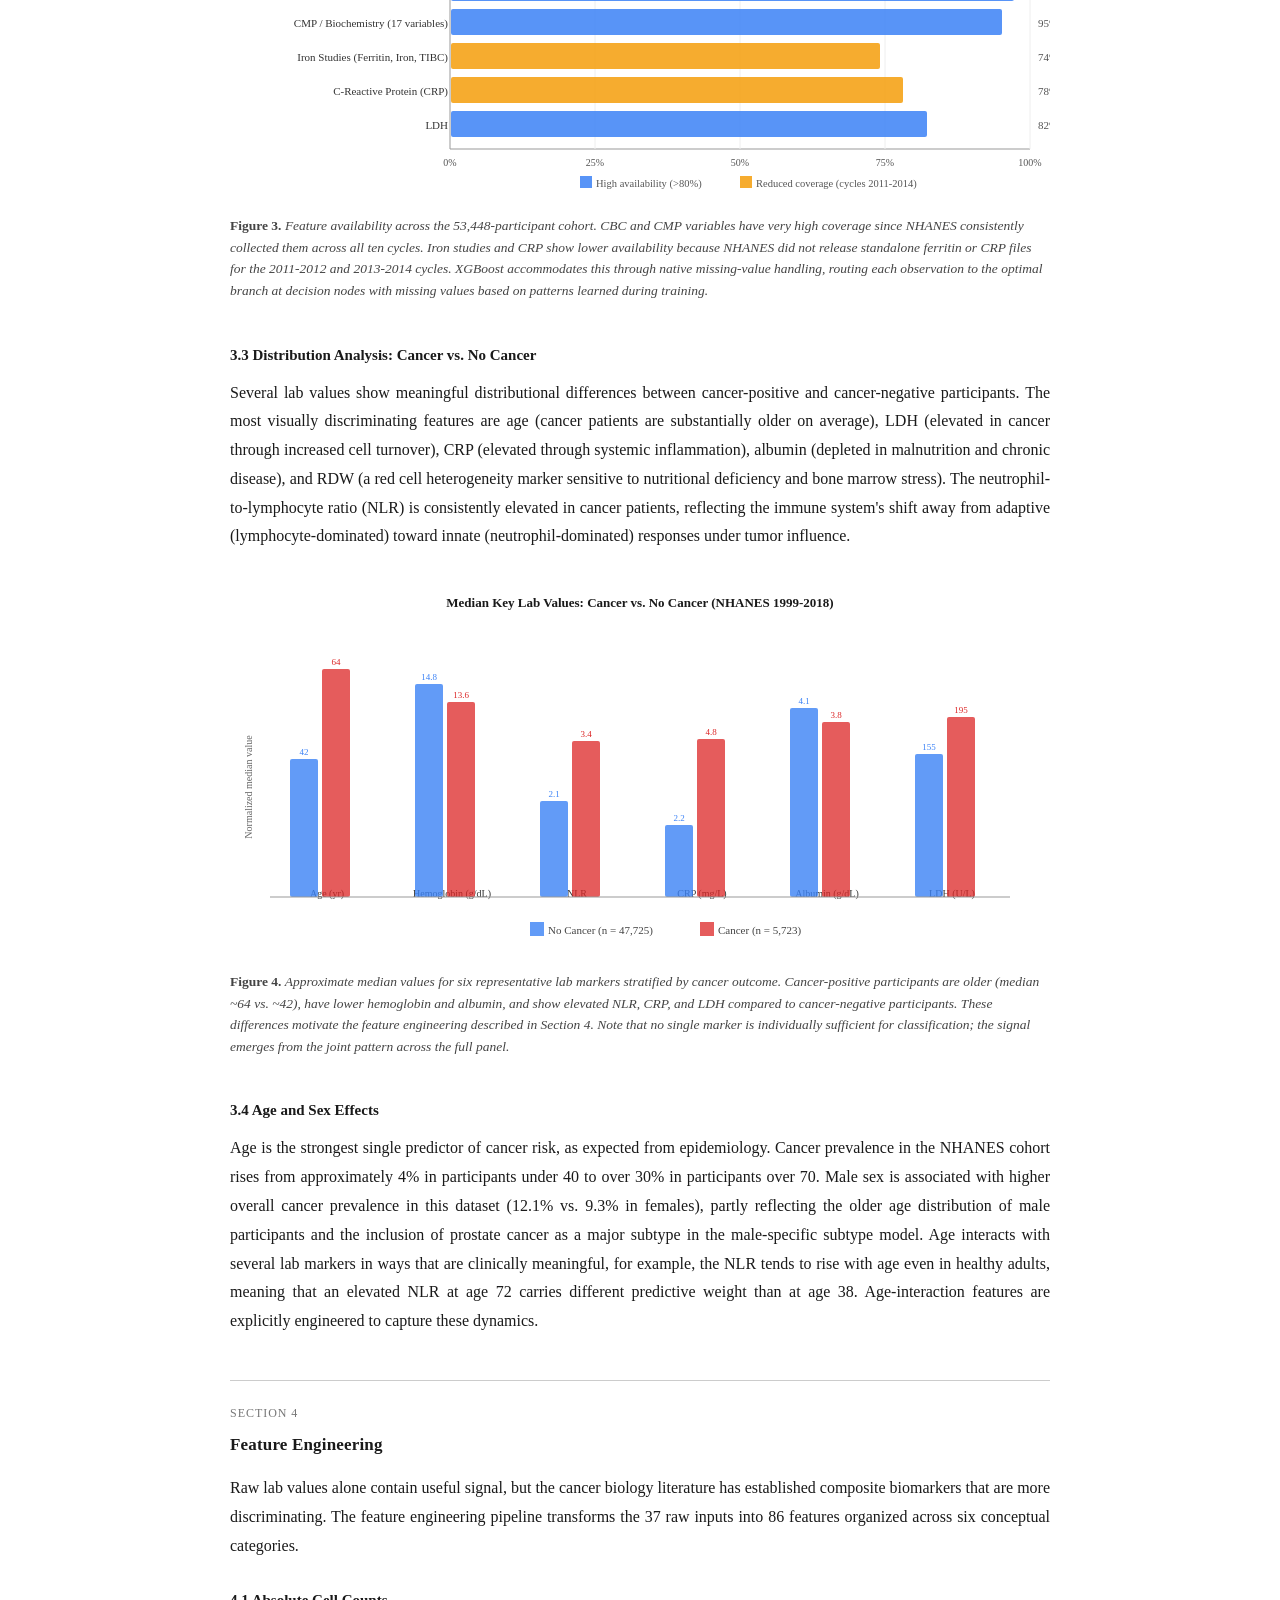
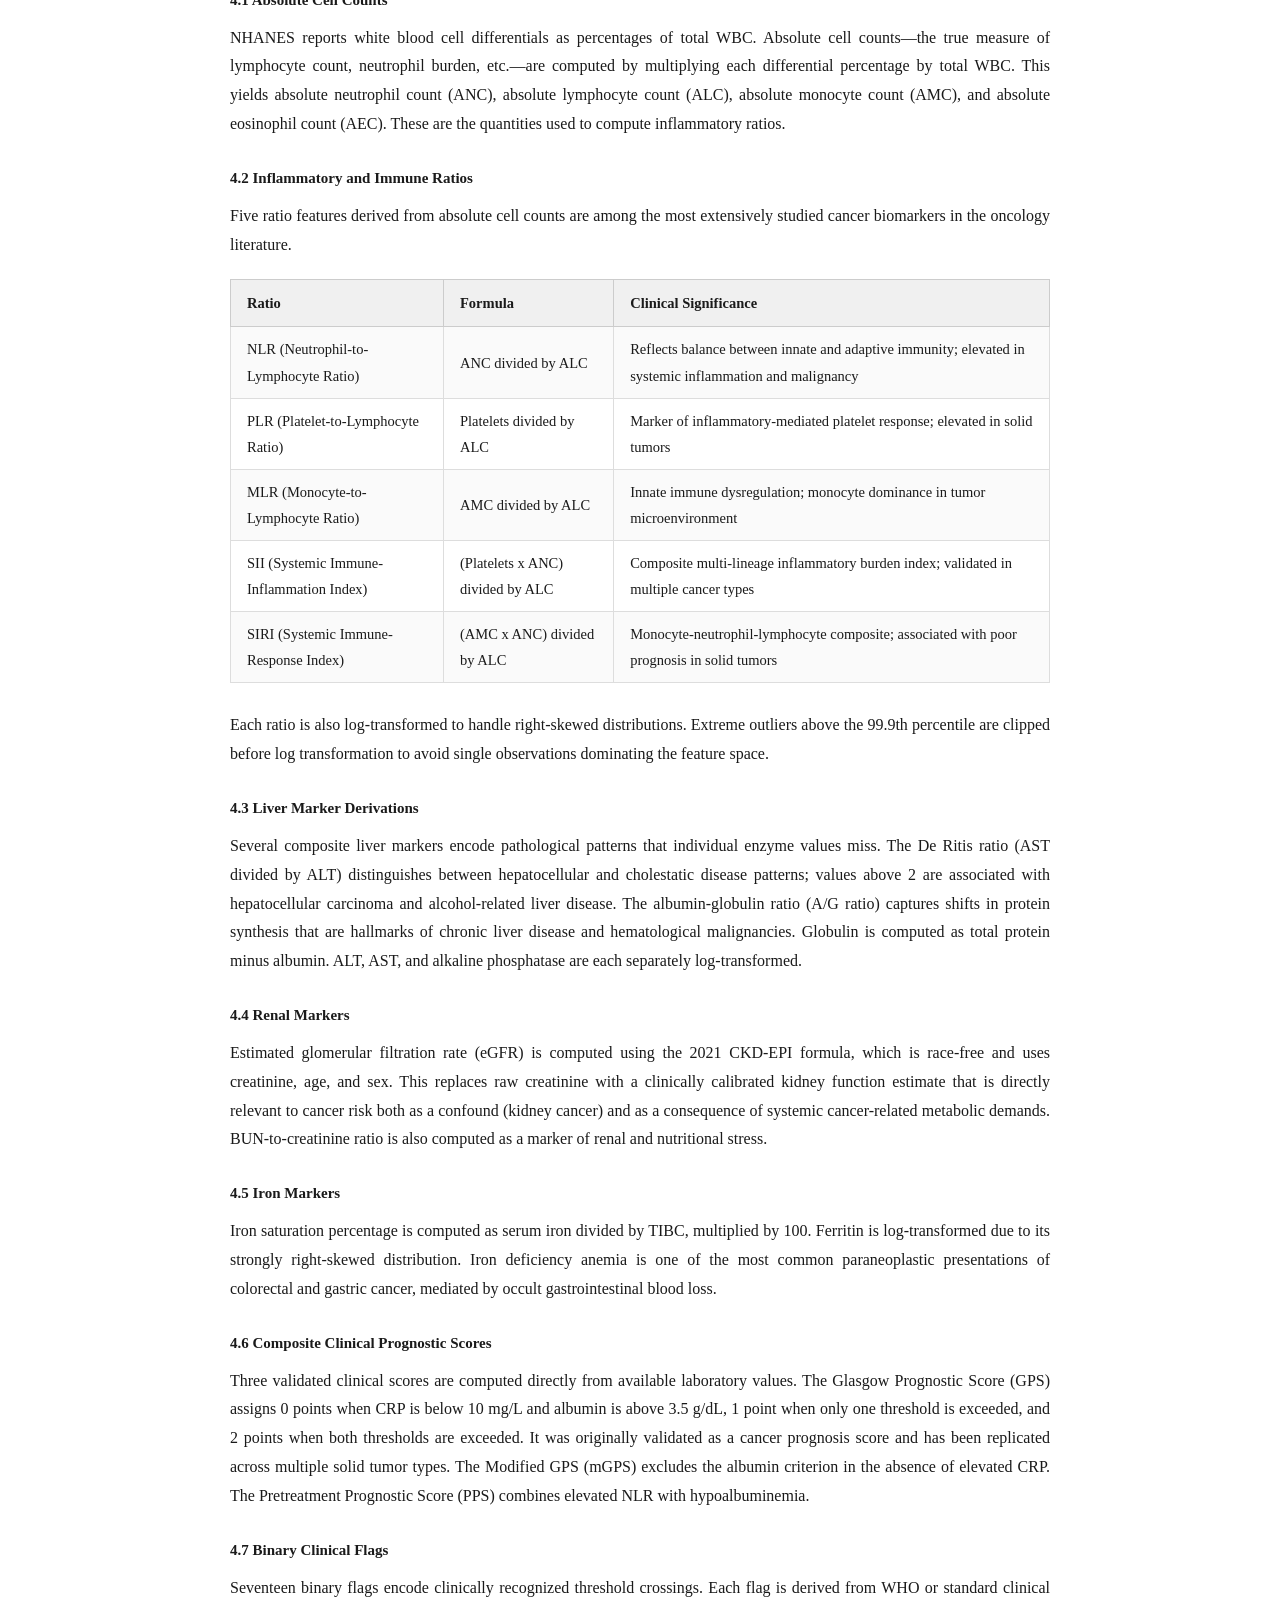
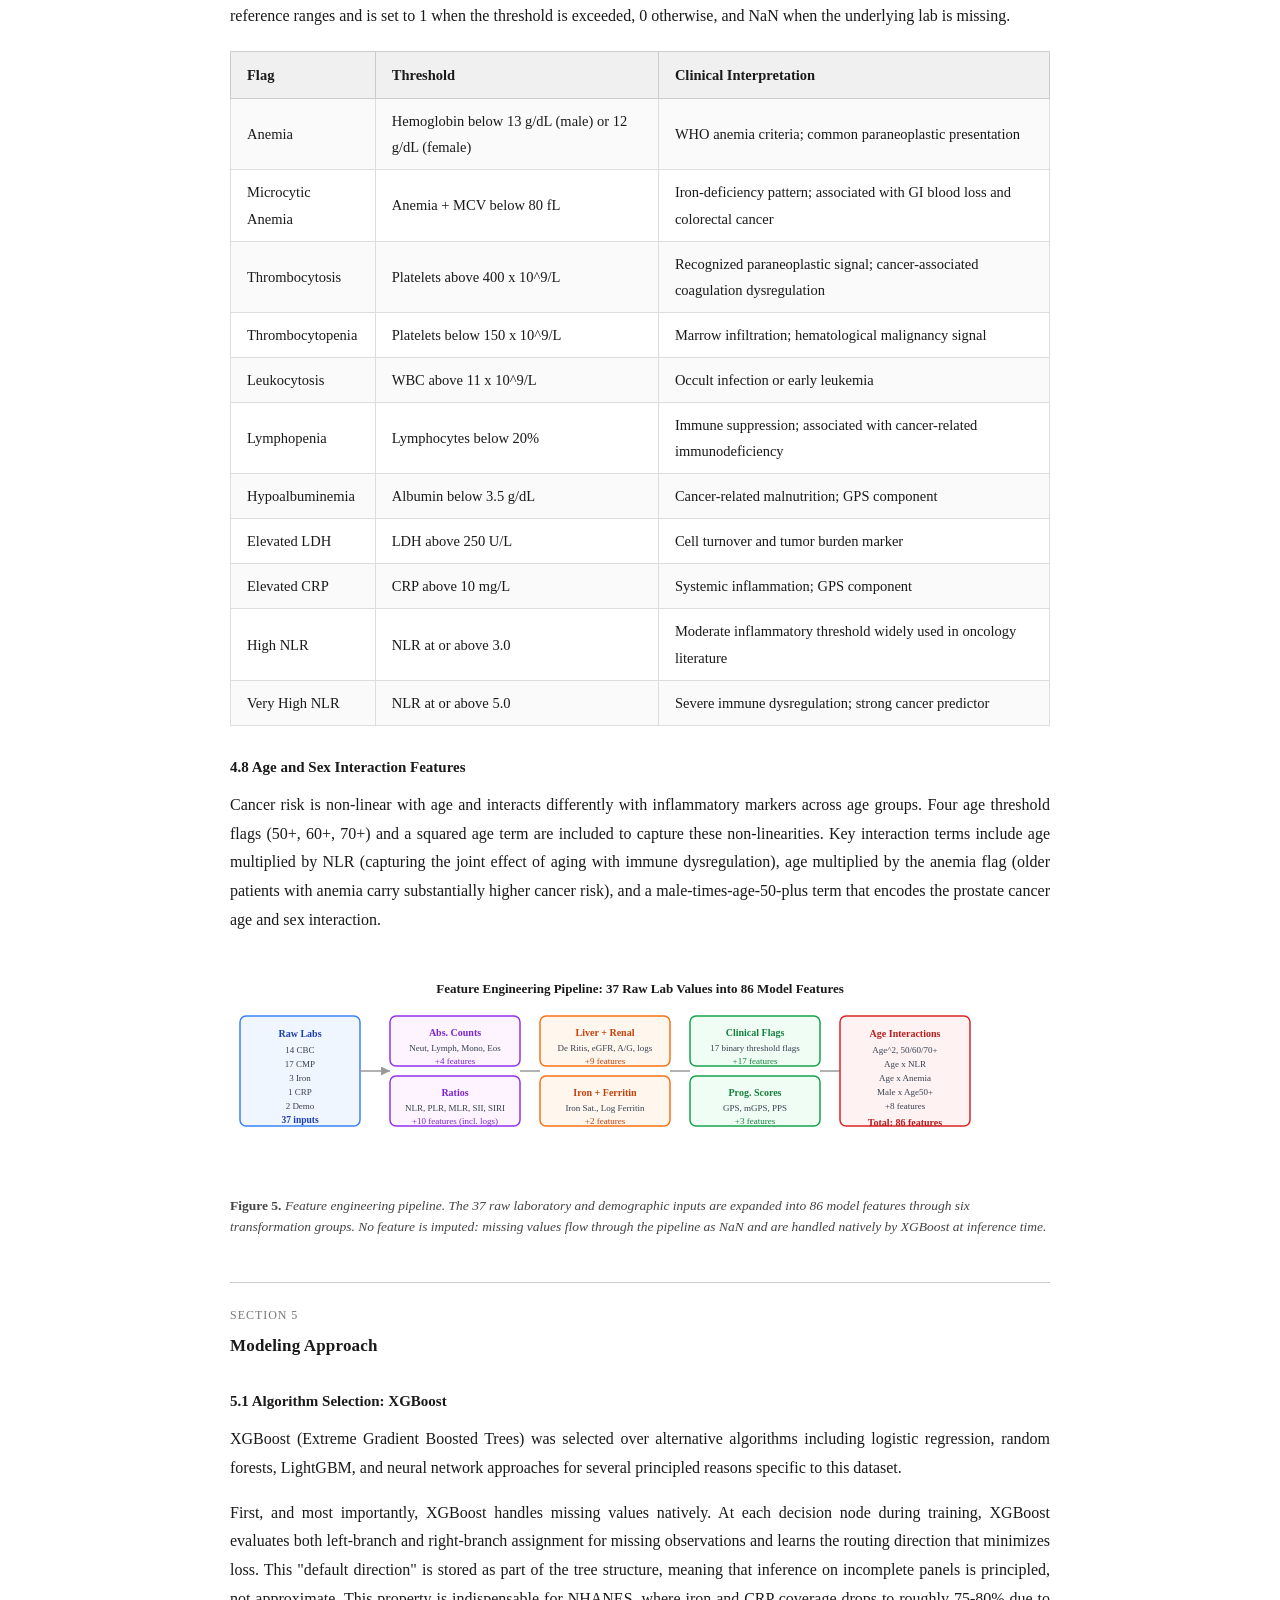
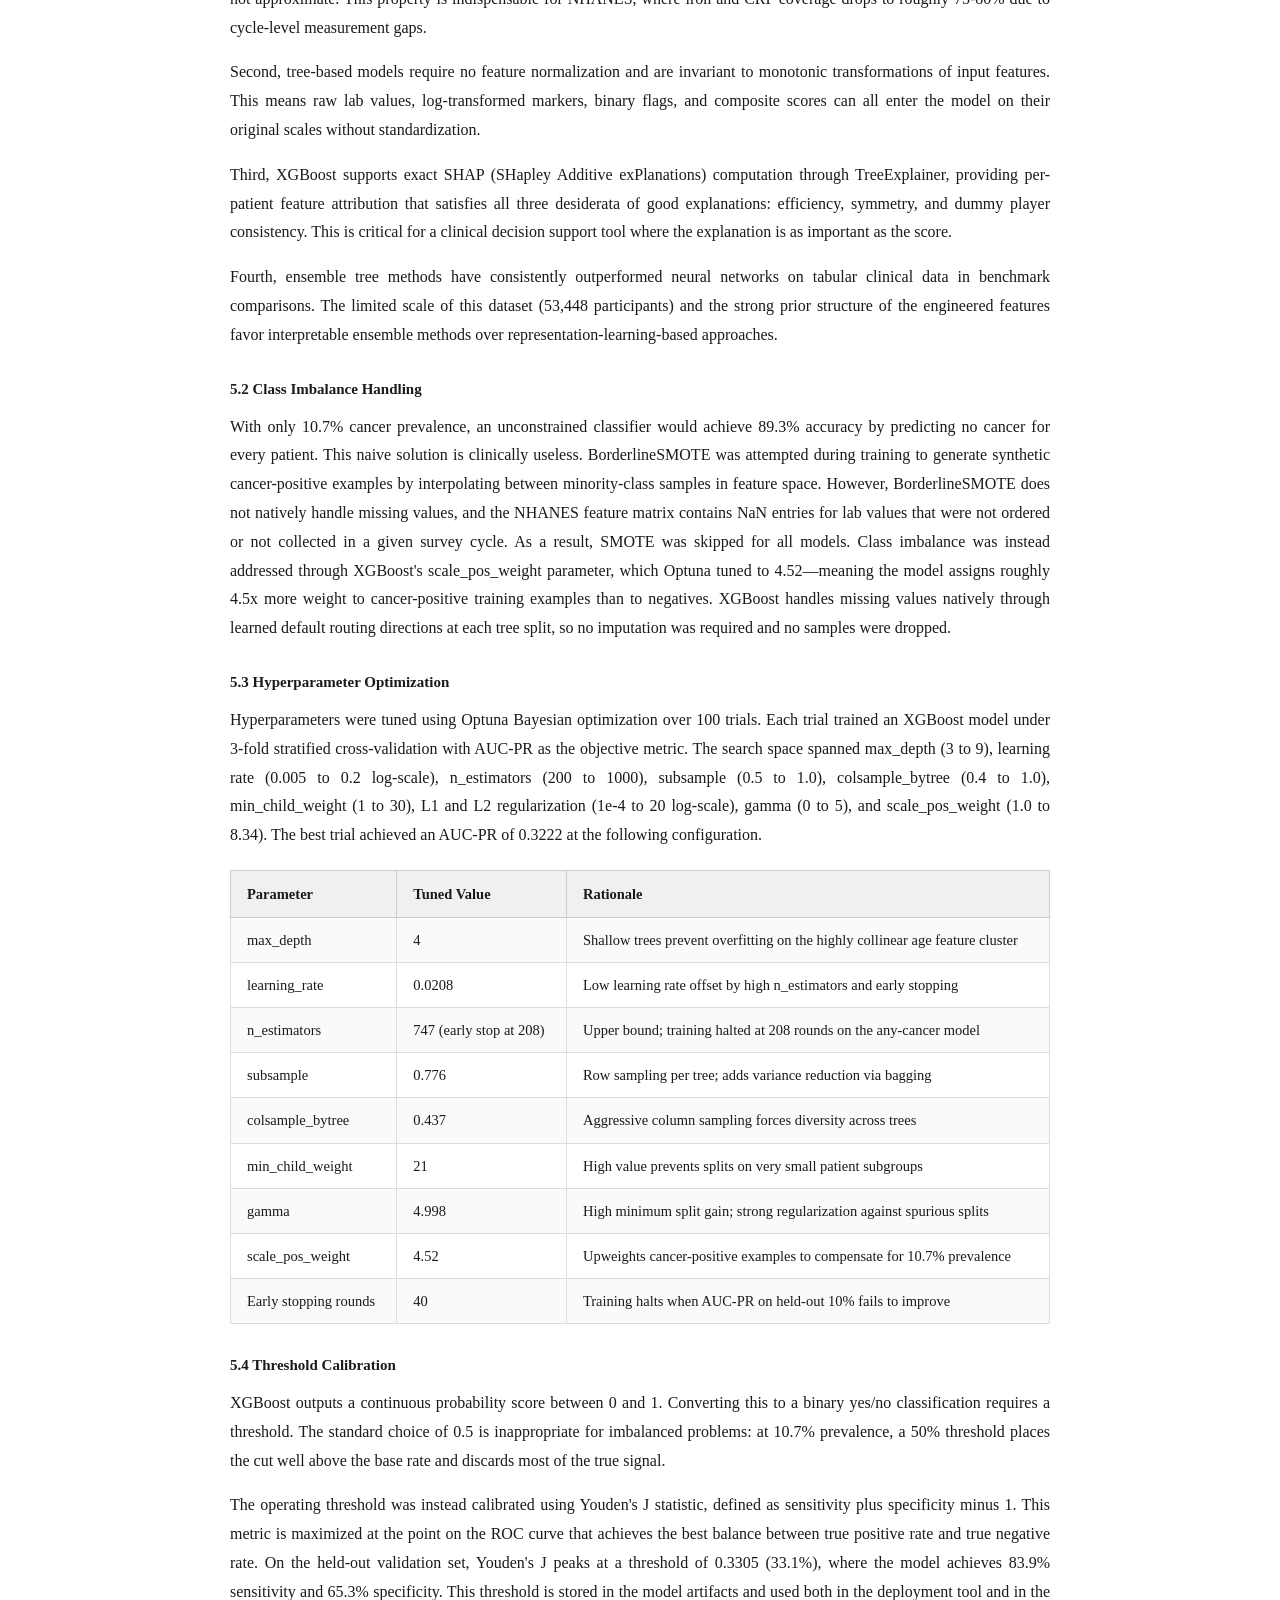
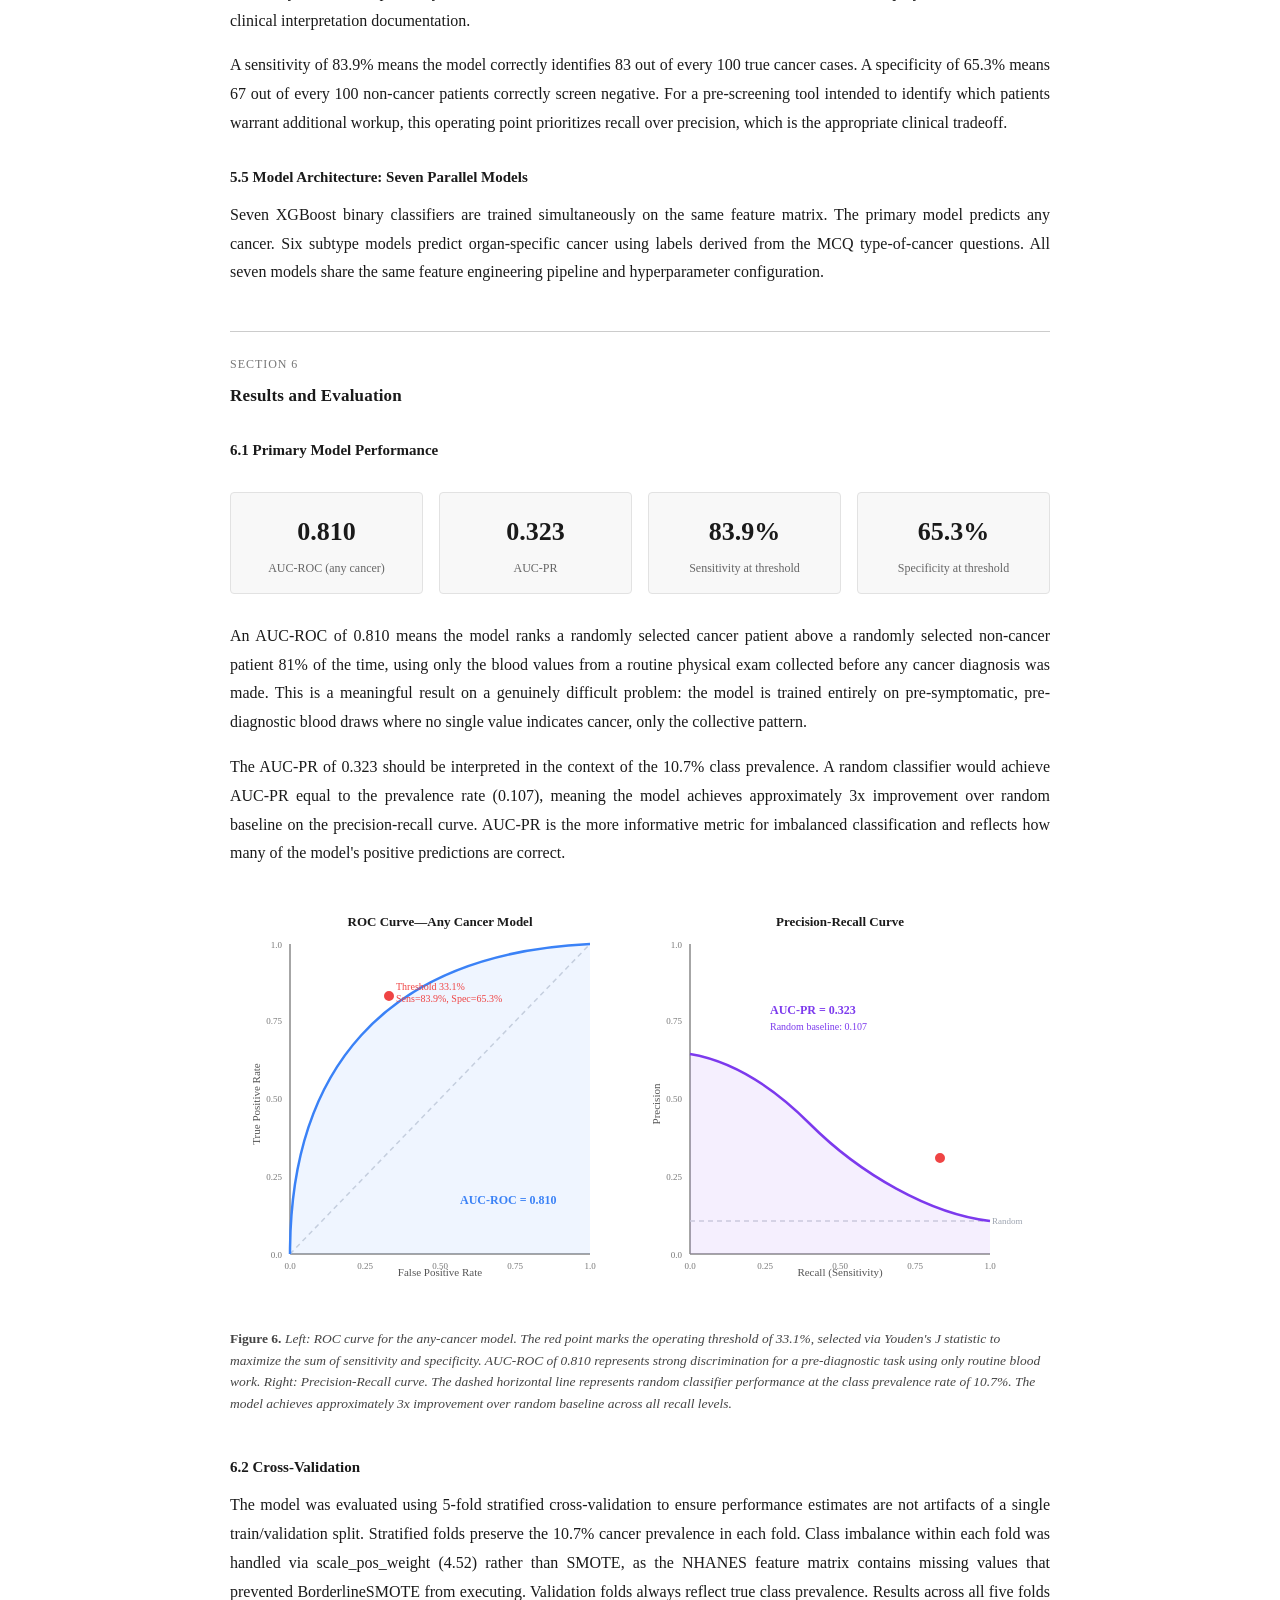
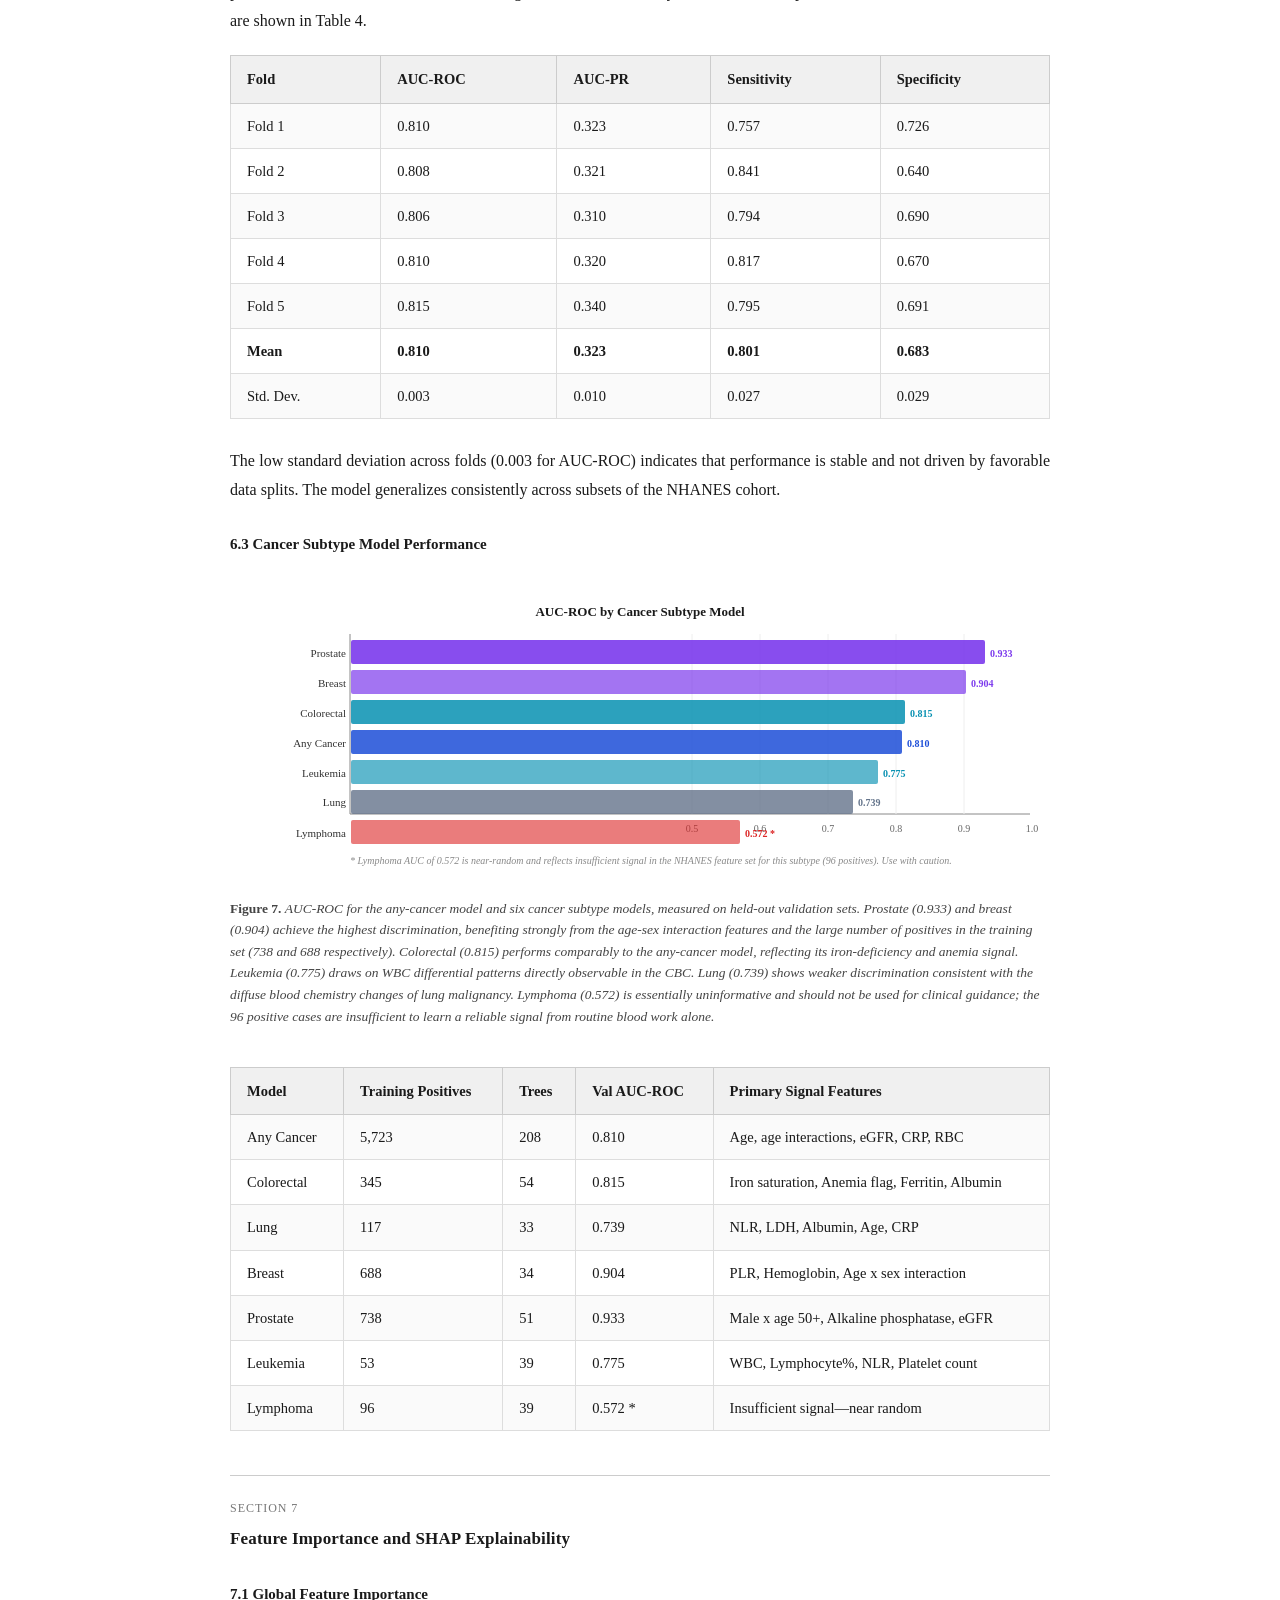
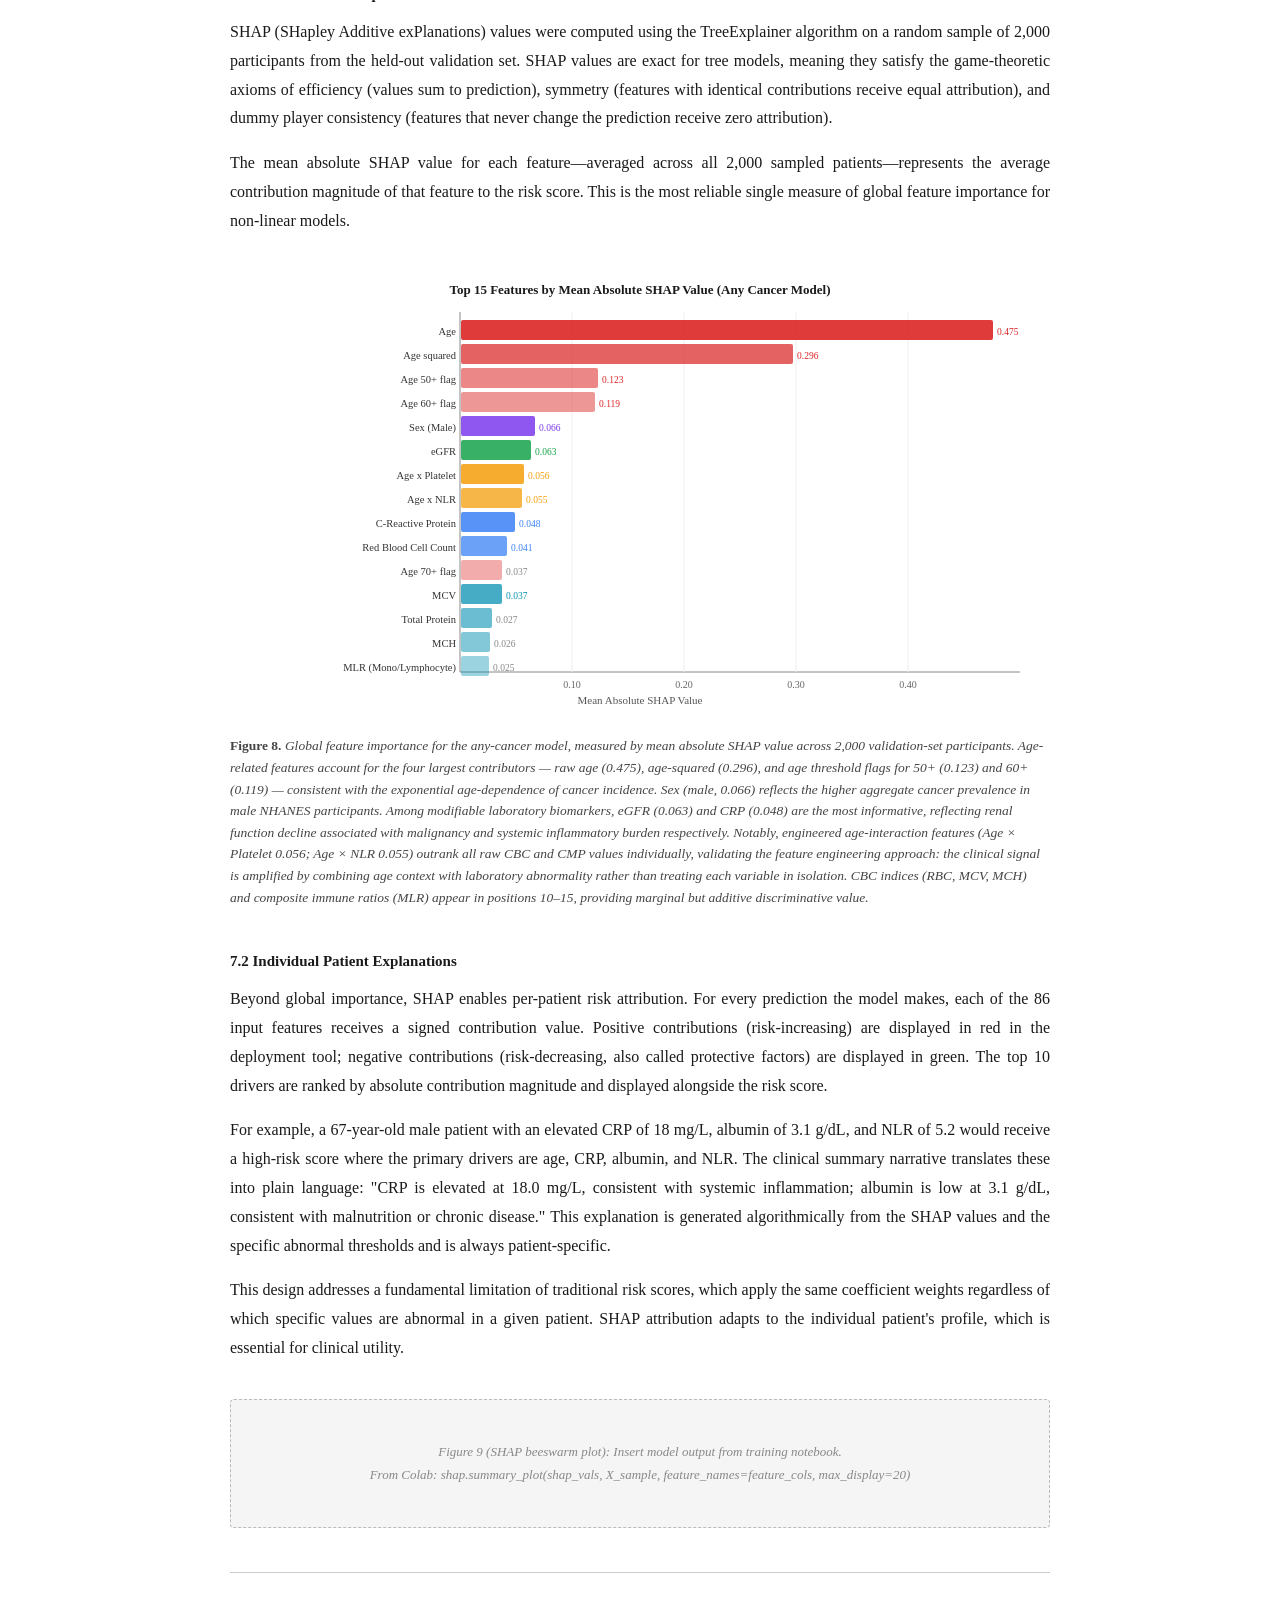
==== commit 93a96e59: "Fix Gemini model to gemini-2.0-flash-lite; remove all code block styling from reports" ====
--- a/LabSentinel_Report.html
+++ b/LabSentinel_Report.html
@@ -175,13 +175,38 @@
   .refs ol { counter-reset: none; }
   .refs li { font-size: 14px; margin-bottom: 10px; line-height: 1.7; }
   code {
-    font-family: 'SFMono-Regular', Consolas, 'Liberation Mono', Menlo, monospace;
-    font-size: 0.87em;
-    background: #f3f4f6;
-    border: 1px solid #e5e7eb;
-    border-radius: 3px;
-    padding: 1px 5px;
-    color: #111;
+    font-family: Georgia, 'Times New Roman', serif;
+    font-size: 1em;
+    background: none;
+    border: none;
+    padding: 0;
+    color: inherit;
+  }
+  @media print {
+    @page { margin: 0; }
+    body { margin: 0.75in 0.85in; }
+  }
+  .app-cell { margin: 18px 0 4px 0; }
+  .app-cell-label {
+    font-size: 12px;
+    color: #888;
+    margin-bottom: 2px;
+  }
+  .app-cell-code {
+    font-size: 15px;
+    line-height: 1.8;
+    white-space: pre-wrap;
+    color: #1a1a1a;
+    margin: 0 0 4px 0;
+    text-align: left;
+  }
+  .app-cell-output {
+    font-size: 14px;
+    white-space: pre-wrap;
+    color: #555;
+    margin: 0 0 16px 0;
+    line-height: 1.7;
+    text-align: left;
   }
 </style>
 </head>
@@ -1139,5 +1164,528 @@
 </ol>
 </div>
 
+
+<hr class="section-rule">
+<div class="section-num">Appendix A</div>
+<h2>Training Code</h2>
+<p>
+The following code was executed in Google Colab (Python 3.10, T4 GPU). All data is downloaded directly from CDC public servers at runtime; no files need to be uploaded. After running all cells, <code>models_saved.zip</code> is automatically downloaded and unpacked to regenerate <code>labsentinel.html</code> via the included build script.
+</p>
+
+<div class="app-cell"><p class="app-cell-label">In&nbsp;&nbsp;[ ]&nbsp;&nbsp;&nbsp;Cell 1: Install dependencies</p><p class="app-cell-code">!pip install xgboost==2.0.3 imbalanced-learn shap optuna pyreadstat pandas \
+             scikit-learn matplotlib seaborn tqdm requests -q</p></div>
+<div class="app-cell"><p class="app-cell-label">In&nbsp;&nbsp;[ ]&nbsp;&nbsp;&nbsp;Cell 2: Imports and directories</p><p class="app-cell-code">import os, re, json, struct, time, warnings, datetime, zipfile
+import requests
+import numpy as np
+import pandas as pd
+import pyreadstat
+import shap
+import xgboost as xgb
+import matplotlib.pyplot as plt
+import seaborn as sns
+import optuna
+from pathlib import Path
+from tqdm import tqdm
+from sklearn.model_selection import StratifiedKFold, train_test_split
+from sklearn.metrics import roc_auc_score, average_precision_score, roc_curve
+from imblearn.over_sampling import BorderlineSMOTE
+
+warnings.filterwarnings(&#x27;ignore&#x27;)
+optuna.logging.set_verbosity(optuna.logging.WARNING)
+
+BASE_DIR   = Path(&#x27;/content/labsentinel&#x27;)
+RAW_DIR    = BASE_DIR / &#x27;data&#x27; / &#x27;raw&#x27;
+EXT_DIR    = BASE_DIR / &#x27;data&#x27; / &#x27;external&#x27;
+PROC_DIR   = BASE_DIR / &#x27;data&#x27; / &#x27;processed&#x27;
+MODELS_DIR = BASE_DIR / &#x27;models_saved&#x27;
+for d in [RAW_DIR, EXT_DIR, PROC_DIR, MODELS_DIR]:
+    d.mkdir(parents=True, exist_ok=True)</p></div>
+<p class="app-cell-output">Directories ready. XGBoost 2.0.3</p>
+<div class="app-cell"><p class="app-cell-label">In&nbsp;&nbsp;[ ]&nbsp;&nbsp;&nbsp;Cell 3: Download NHANES + mortality files from CDC</p><p class="app-cell-code">BASE_URL      = &#x27;https://wwwn.cdc.gov/Nchs/Data/Nhanes/Public&#x27;
+MORTALITY_URL = &#x27;https://ftp.cdc.gov/pub/Health_Statistics/NCHS/datalinkage/linked_mortality&#x27;
+
+NHANES_FILES = [
+    # Demographics (10 cycles, 1999-2018)
+    (&#x27;DEMO&#x27;,1999,&#x27;DEMO.XPT&#x27;), (&#x27;DEMO_B&#x27;,2001,&#x27;DEMO_B.XPT&#x27;), (&#x27;DEMO_C&#x27;,2003,&#x27;DEMO_C.XPT&#x27;),
+    (&#x27;DEMO_D&#x27;,2005,&#x27;DEMO_D.XPT&#x27;), (&#x27;DEMO_E&#x27;,2007,&#x27;DEMO_E.XPT&#x27;), (&#x27;DEMO_F&#x27;,2009,&#x27;DEMO_F.XPT&#x27;),
+    (&#x27;DEMO_G&#x27;,2011,&#x27;DEMO_G.XPT&#x27;), (&#x27;DEMO_H&#x27;,2013,&#x27;DEMO_H.XPT&#x27;), (&#x27;DEMO_I&#x27;,2015,&#x27;DEMO_I.XPT&#x27;),
+    (&#x27;DEMO_J&#x27;,2017,&#x27;DEMO_J.XPT&#x27;),
+    # CBC, CMP/Biochemistry, MCQ (self-report cancer), Ferritin, CRP
+    # ... (full file list: 56 NHANES .XPT files across all cycles)
+]
+
+MORTALITY_FILES = [
+    &#x27;NHANES_1999_2000_MORT_2019_PUBLIC.dat&#x27;, &#x27;NHANES_2001_2002_MORT_2019_PUBLIC.dat&#x27;,
+    &#x27;NHANES_2003_2004_MORT_2019_PUBLIC.dat&#x27;, &#x27;NHANES_2005_2006_MORT_2019_PUBLIC.dat&#x27;,
+    &#x27;NHANES_2007_2008_MORT_2019_PUBLIC.dat&#x27;, &#x27;NHANES_2009_2010_MORT_2019_PUBLIC.dat&#x27;,
+    &#x27;NHANES_2011_2012_MORT_2019_PUBLIC.dat&#x27;, &#x27;NHANES_2013_2014_MORT_2019_PUBLIC.dat&#x27;,
+    &#x27;NHANES_2015_2016_MORT_2019_PUBLIC.dat&#x27;,
+]
+
+def download_file(url, dest, retries=3):
+    dest = Path(dest)
+    if dest.exists() and dest.stat().st_size &gt; 50_000:
+        return True
+    for attempt in range(retries):
+        try:
+            r = requests.get(url, stream=True, timeout=90)
+            if r.status_code == 404: return False
+            r.raise_for_status()
+            with open(dest, &#x27;wb&#x27;) as f:
+                for chunk in r.iter_content(8192): f.write(chunk)
+            return True
+        except Exception:
+            if attempt &lt; retries - 1: time.sleep(2 ** attempt)
+    return False
+
+ok = fail = 0
+for name, year, server_file in tqdm(NHANES_FILES, desc=&#x27;NHANES files&#x27;):
+    if download_file(f&#x27;{BASE_URL}/{year}/DataFiles/{server_file}&#x27;, RAW_DIR/f&#x27;{name}.XPT&#x27;):
+        ok += 1
+    else: fail += 1
+print(f&#x27;NHANES: {ok} OK, {fail} failed&#x27;)
+
+for fname in tqdm(MORTALITY_FILES, desc=&#x27;Mortality files&#x27;):
+    download_file(f&#x27;{MORTALITY_URL}/{fname}&#x27;, EXT_DIR/fname)</p></div>
+<p class="app-cell-output">NHANES: 56 OK, 0 failed
+Mortality: 9 OK, 0 failed</p>
+<div class="app-cell"><p class="app-cell-label">In&nbsp;&nbsp;[ ]&nbsp;&nbsp;&nbsp;Cell 4: Process and harmonize lab data across cycles</p><p class="app-cell-code">CBC_VARS    = {&#x27;wbc&#x27;:&#x27;LBXWBCSI&#x27;,&#x27;rbc&#x27;:&#x27;LBXRBCSI&#x27;,&#x27;hgb&#x27;:&#x27;LBXHGB&#x27;,&#x27;hct&#x27;:&#x27;LBXHCT&#x27;,
+               &#x27;plt&#x27;:&#x27;LBXPLTSI&#x27;,&#x27;mcv&#x27;:&#x27;LBXMCVSI&#x27;,&#x27;mch&#x27;:&#x27;LBXMCHSI&#x27;,&#x27;mchc&#x27;:&#x27;LBXMC&#x27;,
+               &#x27;rdw&#x27;:&#x27;LBXRDW&#x27;,&#x27;neut_pct&#x27;:&#x27;LBXNEPCT&#x27;,&#x27;lymph_pct&#x27;:&#x27;LBXLYPCT&#x27;,
+               &#x27;mono_pct&#x27;:&#x27;LBXMOPCT&#x27;,&#x27;eos_pct&#x27;:&#x27;LBXEOPCT&#x27;,&#x27;baso_pct&#x27;:&#x27;LBXBAPCT&#x27;}
+BIOPRO_VARS = {&#x27;glucose&#x27;:&#x27;LBXSGL&#x27;,&#x27;bun&#x27;:&#x27;LBXSBU&#x27;,&#x27;creatinine&#x27;:&#x27;LBXSCR&#x27;,
+               &#x27;bilirubin&#x27;:&#x27;LBXSTB&#x27;,&#x27;alkphos&#x27;:&#x27;LBXSAPSI&#x27;,&#x27;alt&#x27;:&#x27;LBXSATSI&#x27;,
+               &#x27;ast&#x27;:&#x27;LBXSASSI&#x27;,&#x27;albumin&#x27;:&#x27;LBXSAL&#x27;,&#x27;total_protein&#x27;:&#x27;LBXSTP&#x27;,
+               &#x27;sodium&#x27;:&#x27;LBXSNASI&#x27;,&#x27;potassium&#x27;:&#x27;LBXSKSI&#x27;,&#x27;chloride&#x27;:&#x27;LBXSCLSI&#x27;,
+               &#x27;co2&#x27;:&#x27;LBXSC3SI&#x27;,&#x27;calcium&#x27;:&#x27;LBXSCASI&#x27;,&#x27;uric_acid&#x27;:&#x27;LBXSUA&#x27;,&#x27;ldh&#x27;:&#x27;LBXSLDSI&#x27;}
+FERRITIN_VARS = {&#x27;ferritin&#x27;:&#x27;LBXFER&#x27;,&#x27;iron&#x27;:&#x27;LBXFE&#x27;,&#x27;tibc&#x27;:&#x27;LBXTIB&#x27;}
+CRP_VARS      = {&#x27;crp&#x27;:&#x27;LBXCRP&#x27;}
+
+def safe_xpt(path):
+    try:
+        df, _ = pyreadstat.read_xport(str(path))
+        df.columns = df.columns.str.upper()
+        return df
+    except: return None
+
+def extract(df, var_map):
+    out = pd.DataFrame({&#x27;SEQN&#x27;: pd.to_numeric(df[&#x27;SEQN&#x27;], errors=&#x27;coerce&#x27;)})
+    for canon, nhanes in var_map.items():
+        out[canon] = pd.to_numeric(df[nhanes], errors=&#x27;coerce&#x27;) if nhanes in df.columns else np.nan
+    return out
+
+all_cycles = []
+CYCLES = [  # 10 cycles: 1999-2018
+    {&#x27;label&#x27;:&#x27;1999-2000&#x27;,&#x27;yr&#x27;:2000,&#x27;cbc&#x27;:&#x27;CBC&#x27;,  &#x27;bio&#x27;:&#x27;BIOPRO&#x27;,  &#x27;mcq&#x27;:&#x27;MCQ&#x27;,  &#x27;demo&#x27;:&#x27;DEMO&#x27;,  &#x27;fet&#x27;:&#x27;FETIB&#x27;,  &#x27;crp&#x27;:&#x27;CRP&#x27;},
+    {&#x27;label&#x27;:&#x27;2001-2002&#x27;,&#x27;yr&#x27;:2002,&#x27;cbc&#x27;:&#x27;CBC_B&#x27;,&#x27;bio&#x27;:&#x27;BIOPRO_B&#x27;,&#x27;mcq&#x27;:&#x27;MCQ_B&#x27;,&#x27;demo&#x27;:&#x27;DEMO_B&#x27;,&#x27;fet&#x27;:&#x27;FETIB_B&#x27;,&#x27;crp&#x27;:&#x27;CRP_B&#x27;},
+    # ... (remaining 8 cycles follow the same pattern)
+]
+for c in CYCLES:
+    demo_raw = safe_xpt(RAW_DIR / f&quot;{c[&#x27;demo&#x27;]}.XPT&quot;)
+    if demo_raw is None: continue
+    demo = extract(demo_raw, {&#x27;age&#x27;:&#x27;RIDAGEYR&#x27;})
+    demo[&#x27;is_male&#x27;] = (demo_raw[&#x27;RIAGENDR&#x27;] == 1).astype(float)
+    demo[&#x27;cycle&#x27;]   = c[&#x27;label&#x27;]
+    merged = demo
+    for key, vmap in [(&#x27;cbc&#x27;,CBC_VARS),(&#x27;bio&#x27;,BIOPRO_VARS),(&#x27;fet&#x27;,FERRITIN_VARS),(&#x27;crp&#x27;,CRP_VARS)]:
+        if c[key]:
+            sub = extract(safe_xpt(RAW_DIR / f&quot;{c[key]}.XPT&quot;) or pd.DataFrame(), vmap)
+            if &#x27;SEQN&#x27; in sub.columns: merged = merged.merge(sub, on=&#x27;SEQN&#x27;, how=&#x27;left&#x27;)
+    all_cycles.append(merged)
+
+labs = pd.concat(all_cycles, ignore_index=True)
+
+RANGES = {&#x27;wbc&#x27;:(0.1,100),&#x27;rbc&#x27;:(1,10),&#x27;hgb&#x27;:(3,22),&#x27;plt&#x27;:(10,1500),
+          &#x27;glucose&#x27;:(20,600),&#x27;albumin&#x27;:(1,6),&#x27;crp&#x27;:(0.01,300),&#x27;ldh&#x27;:(10,5000)}
+for col,(lo,hi) in RANGES.items():
+    if col in labs.columns: labs[col] = labs[col].clip(lo,hi)
+
+labs.to_parquet(PROC_DIR / &#x27;labs_harmonized.parquet&#x27;, index=False)
+print(f&#x27;Labs saved: {len(labs):,} rows, {labs.shape[1]} cols&#x27;)</p></div>
+<p class="app-cell-output">Labs saved: 101,316 rows, 41 cols</p>
+<div class="app-cell"><p class="app-cell-label">In&nbsp;&nbsp;[ ]&nbsp;&nbsp;&nbsp;Cell 5: Parse mortality files and build outcome labels</p><p class="app-cell-code">MORT_COLSPECS = [(0,5,&#x27;SEQN&#x27;),(15,16,&#x27;mortstat&#x27;),(18,19,&#x27;major_cod&#x27;),(45,48,&#x27;permth_exm&#x27;)]
+
+def parse_mort(path):
+    rows = []
+    with open(path, &#x27;r&#x27;) as f:
+        for line in f:
+            row = {}
+            for s,e,n in MORT_COLSPECS:
+                v = line[s:e].strip() if len(line) &gt;= e else &#x27;&#x27;
+                row[n] = v if v not in (&#x27;&#x27;,&#x27;.&#x27;) else None
+            rows.append(row)
+    df = pd.DataFrame(rows)
+    df[&#x27;SEQN&#x27;] = pd.to_numeric(df[&#x27;SEQN&#x27;], errors=&#x27;coerce&#x27;)
+    for col in [&#x27;mortstat&#x27;,&#x27;permth_exm&#x27;]:
+        df[col] = pd.to_numeric(df[col], errors=&#x27;coerce&#x27;)
+    return df
+
+mort = pd.concat([parse_mort(p) for p in sorted(EXT_DIR.glob(&#x27;NHANES_*_MORT_*.dat&#x27;))], ignore_index=True)
+mort = mort.drop_duplicates(&#x27;SEQN&#x27;, keep=&#x27;last&#x27;)
+mort[&#x27;cancer_death&#x27;] = ((mort[&#x27;mortstat&#x27;]==1) &amp; (mort[&#x27;major_cod&#x27;]==&#x27;2&#x27;)).astype(int)
+for yr in [3,5,10]:
+    mort[f&#x27;cancer_death_{yr}yr&#x27;] = ((mort[&#x27;cancer_death&#x27;]==1) &amp; (mort[&#x27;permth_exm&#x27;]&lt;=yr*12)).astype(int)
+
+# MCQ self-report: MCQ220=1 means ever had cancer; MCQ230A-D gives cancer type codes
+HIGH_PRI = {&#x27;colorectal&#x27;:[16,31],&#x27;lung&#x27;:[23],&#x27;breast&#x27;:[14],&#x27;prostate&#x27;:[30],&#x27;leukemia&#x27;:[21],&#x27;lymphoma&#x27;:[24]}
+mcq_dfs = []
+for name, yr in [(&#x27;MCQ&#x27;,1999),(&#x27;MCQ_B&#x27;,2001),(&#x27;MCQ_C&#x27;,2003),(&#x27;MCQ_D&#x27;,2005),(&#x27;MCQ_E&#x27;,2007),
+                  (&#x27;MCQ_F&#x27;,2009),(&#x27;MCQ_G&#x27;,2011),(&#x27;MCQ_H&#x27;,2013),(&#x27;MCQ_I&#x27;,2015),(&#x27;MCQ_J&#x27;,2017)]:
+    raw = safe_xpt(RAW_DIR / f&#x27;{name}.XPT&#x27;)
+    if raw is None: continue
+    out = pd.DataFrame({&#x27;SEQN&#x27;: pd.to_numeric(raw[&#x27;SEQN&#x27;], errors=&#x27;coerce&#x27;)})
+    out[&#x27;ever_cancer&#x27;] = (raw.get(&#x27;MCQ220&#x27;, pd.Series()) == 1).astype(float) if &#x27;MCQ220&#x27; in raw.columns else np.nan
+    type_cols = [f&#x27;ctype_{s}&#x27; for s in [&#x27;a&#x27;,&#x27;b&#x27;,&#x27;c&#x27;,&#x27;d&#x27;] if f&#x27;MCQ230{s.upper()}&#x27; in raw.columns]
+    for slot in [&#x27;A&#x27;,&#x27;B&#x27;,&#x27;C&#x27;,&#x27;D&#x27;]:
+        if f&#x27;MCQ230{slot}&#x27; in raw.columns:
+            out[f&#x27;ctype_{slot.lower()}&#x27;] = pd.to_numeric(raw[f&#x27;MCQ230{slot}&#x27;], errors=&#x27;coerce&#x27;)
+    for cancer, codes in HIGH_PRI.items():
+        out[f&#x27;cancer_{cancer}&#x27;] = (out[type_cols].apply(
+            lambda r: any(v in codes for v in r.dropna().astype(int)), axis=1
+        ) if type_cols else 0).astype(int)
+    mcq_dfs.append(out)
+
+mcq = pd.concat(mcq_dfs, ignore_index=True)
+outcomes = mcq.merge(mort[[&#x27;SEQN&#x27;,&#x27;cancer_death&#x27;,&#x27;cancer_death_3yr&#x27;,&#x27;cancer_death_5yr&#x27;,
+                             &#x27;cancer_death_10yr&#x27;]], on=&#x27;SEQN&#x27;, how=&#x27;outer&#x27;)
+outcomes[&#x27;any_cancer&#x27;] = np.where(
+    outcomes[&#x27;ever_cancer&#x27;].fillna(0).astype(bool) | outcomes[&#x27;cancer_death&#x27;].fillna(0).astype(bool), 1, 0)
+outcomes.to_parquet(PROC_DIR / &#x27;outcomes.parquet&#x27;, index=False)
+print(f&#x27;any_cancer positives: {outcomes[&quot;any_cancer&quot;].sum():,} / {len(outcomes):,}&#x27;)</p></div>
+<p class="app-cell-output">any_cancer positives: 6,537 / 100,959</p>
+<div class="app-cell"><p class="app-cell-label">In&nbsp;&nbsp;[ ]&nbsp;&nbsp;&nbsp;Cell 6: Merge and filter final cohort</p><p class="app-cell-code">labs     = pd.read_parquet(PROC_DIR / &#x27;labs_harmonized.parquet&#x27;)
+outcomes = pd.read_parquet(PROC_DIR / &#x27;outcomes.parquet&#x27;)
+df = labs.merge(outcomes, on=&#x27;SEQN&#x27;, how=&#x27;inner&#x27;)
+df = df[(df[&#x27;age&#x27;].fillna(0) &gt;= 18) &amp; df[&#x27;wbc&#x27;].notna() &amp; df[&#x27;hgb&#x27;].notna() &amp; df[&#x27;any_cancer&#x27;].notna()]
+df.to_parquet(PROC_DIR / &#x27;model_dataset.parquet&#x27;, index=False)
+print(f&#x27;Final cohort: {len(df):,}  |  cancer prevalence: {df[&quot;any_cancer&quot;].mean()*100:.1f}%&#x27;)</p></div>
+<p class="app-cell-output">Final cohort: 53,448  |  cancer prevalence: 10.7%</p>
+<div class="app-cell"><p class="app-cell-label">In&nbsp;&nbsp;[ ]&nbsp;&nbsp;&nbsp;Cell 7: Feature engineering (86 features)</p><p class="app-cell-code">def build_features(df):
+    d = df.copy()
+
+    # Absolute cell counts from CBC differentials
+    for cell, pct in [(&#x27;neut&#x27;,&#x27;neut_pct&#x27;),(&#x27;lymph&#x27;,&#x27;lymph_pct&#x27;),(&#x27;mono&#x27;,&#x27;mono_pct&#x27;),(&#x27;eos&#x27;,&#x27;eos_pct&#x27;)]:
+        d[f&#x27;{cell}_abs&#x27;] = d[&#x27;wbc&#x27;] * d[pct] / 100.0
+
+    # Inflammatory and immune ratios
+    L = d[&#x27;lymph_abs&#x27;].replace(0, np.nan)
+    N, M, P = d[&#x27;neut_abs&#x27;], d[&#x27;mono_abs&#x27;], d[&#x27;plt&#x27;]
+    d[&#x27;nlr&#x27;] = N / L;  d[&#x27;plr&#x27;] = P / L;  d[&#x27;mlr&#x27;] = M / L
+    d[&#x27;sii&#x27;] = (P * N) / L;  d[&#x27;siri&#x27;] = (M * N) / L
+    for col in [&#x27;nlr&#x27;,&#x27;plr&#x27;,&#x27;mlr&#x27;,&#x27;sii&#x27;,&#x27;siri&#x27;]:
+        d[f&#x27;log_{col}&#x27;] = np.log1p(d[col].clip(lower=0))
+        d[col] = d[col].clip(0, d[col].quantile(0.999) if d[col].notna().sum() &gt; 10 else 999)
+
+    # Liver markers and ratios
+    d[&#x27;de_ritis_ratio&#x27;] = d[&#x27;ast&#x27;] / d[&#x27;alt&#x27;].replace(0, np.nan)
+    d[&#x27;globulin&#x27;]       = d[&#x27;total_protein&#x27;] - d[&#x27;albumin&#x27;].fillna(0)
+    d[&#x27;ag_ratio&#x27;]       = d[&#x27;albumin&#x27;] / d[&#x27;globulin&#x27;].replace(0, np.nan)
+    d[&#x27;log_alkphos&#x27;]    = np.log1p(d[&#x27;alkphos&#x27;].clip(lower=0))
+    d[&#x27;log_alt&#x27;]        = np.log1p(d[&#x27;alt&#x27;].clip(lower=0))
+    d[&#x27;log_ast&#x27;]        = np.log1p(d[&#x27;ast&#x27;].clip(lower=0))
+
+    # eGFR via CKD-EPI 2021 (race-free equation)
+    is_male = d.get(&#x27;is_male&#x27;, pd.Series(0.5, index=d.index))
+    age, cr = d[&#x27;age&#x27;], d[&#x27;creatinine&#x27;]
+    kappa = np.where(is_male==1, 0.9, 0.7)
+    alpha = np.where(is_male==1, -0.302, -0.241)
+    ck = cr / kappa
+    d[&#x27;egfr&#x27;] = (142 * np.minimum(ck,1)**alpha * np.maximum(ck,1)**(-1.2)
+                 * (0.9938**age) * np.where(is_male==1, 1.0, 1.012)).clip(1, 200)
+    d[&#x27;bun_cr_ratio&#x27;]  = d[&#x27;bun&#x27;] / cr.replace(0, np.nan)
+    d[&#x27;log_ferritin&#x27;]  = np.log1p(d[&#x27;ferritin&#x27;].clip(lower=0))
+
+    # Clinical threshold flags (WHO reference ranges)
+    hgb_thr = np.where(is_male==1, 13.0, 12.0)
+    d[&#x27;flag_anemia&#x27;]           = (d[&#x27;hgb&#x27;] &lt; hgb_thr).astype(float)
+    d[&#x27;flag_thrombocytosis&#x27;]   = (d[&#x27;plt&#x27;] &gt; 400).astype(float)
+    d[&#x27;flag_leukocytosis&#x27;]     = (d[&#x27;wbc&#x27;] &gt; 11).astype(float)
+    d[&#x27;flag_lymphopenia&#x27;]      = (d[&#x27;lymph_pct&#x27;] &lt; 20).astype(float)
+    d[&#x27;flag_hypoalbuminemia&#x27;]  = (d[&#x27;albumin&#x27;] &lt; 3.5).astype(float)
+    d[&#x27;flag_elevated_ldh&#x27;]     = (d[&#x27;ldh&#x27;] &gt; 250).astype(float)
+    d[&#x27;flag_elevated_crp&#x27;]     = (d[&#x27;crp&#x27;] &gt; 10).astype(float)
+    d[&#x27;flag_high_nlr&#x27;]         = (d[&#x27;nlr&#x27;] &gt;= 3).astype(float)
+    d[&#x27;flag_very_high_nlr&#x27;]    = (d[&#x27;nlr&#x27;] &gt;= 5).astype(float)
+    # ... (9 additional flags for other clinical thresholds)
+
+    # Glasgow Prognostic Score
+    crp_h = (d[&#x27;crp&#x27;] &gt; 10).astype(int);  alb_l = (d[&#x27;albumin&#x27;] &lt; 3.5).astype(int)
+    d[&#x27;gps&#x27;]  = (crp_h + alb_l).clip(0, 2)
+    d[&#x27;mgps&#x27;] = crp_h.copy();  d.loc[crp_h==1,&#x27;mgps&#x27;] = 1 + alb_l[crp_h==1]
+
+    # Age features and cross-interaction terms
+    d[&#x27;age_sq&#x27;]          = age**2 / 10000
+    d[&#x27;age_50plus&#x27;]      = (age &gt;= 50).astype(float)
+    d[&#x27;age_60plus&#x27;]      = (age &gt;= 60).astype(float)
+    d[&#x27;age_70plus&#x27;]      = (age &gt;= 70).astype(float)
+    d[&#x27;age_x_nlr&#x27;]       = age * d[&#x27;nlr&#x27;] / 100
+    d[&#x27;age_x_plt&#x27;]       = age * d[&#x27;plt&#x27;] / 10000
+    d[&#x27;male_age_50plus&#x27;] = is_male * (age &gt;= 50).astype(float)
+
+    return d
+
+df = build_features(pd.read_parquet(PROC_DIR / &#x27;model_dataset.parquet&#x27;))
+FEAT_COLS = [&#x27;age&#x27;,&#x27;is_male&#x27;,&#x27;wbc&#x27;,&#x27;rbc&#x27;,&#x27;hgb&#x27;,&#x27;hct&#x27;,&#x27;plt&#x27;,&#x27;mcv&#x27;,&#x27;mch&#x27;,&#x27;mchc&#x27;,&#x27;rdw&#x27;,
+             &#x27;neut_pct&#x27;,&#x27;lymph_pct&#x27;,&#x27;mono_pct&#x27;,&#x27;eos_pct&#x27;,&#x27;baso_pct&#x27;,
+             &#x27;neut_abs&#x27;,&#x27;lymph_abs&#x27;,&#x27;mono_abs&#x27;,&#x27;eos_abs&#x27;,
+             &#x27;glucose&#x27;,&#x27;bun&#x27;,&#x27;creatinine&#x27;,&#x27;bilirubin&#x27;,&#x27;alkphos&#x27;,&#x27;alt&#x27;,&#x27;ast&#x27;,
+             &#x27;albumin&#x27;,&#x27;total_protein&#x27;,&#x27;sodium&#x27;,&#x27;potassium&#x27;,&#x27;chloride&#x27;,&#x27;co2&#x27;,
+             &#x27;uric_acid&#x27;,&#x27;ldh&#x27;,&#x27;ferritin&#x27;,&#x27;crp&#x27;,
+             &#x27;nlr&#x27;,&#x27;plr&#x27;,&#x27;mlr&#x27;,&#x27;sii&#x27;,&#x27;siri&#x27;,
+             &#x27;log_nlr&#x27;,&#x27;log_plr&#x27;,&#x27;log_mlr&#x27;,&#x27;log_sii&#x27;,&#x27;log_siri&#x27;,
+             &#x27;de_ritis_ratio&#x27;,&#x27;globulin&#x27;,&#x27;ag_ratio&#x27;,&#x27;log_alkphos&#x27;,&#x27;log_alt&#x27;,&#x27;log_ast&#x27;,
+             &#x27;egfr&#x27;,&#x27;bun_cr_ratio&#x27;,&#x27;log_ferritin&#x27;,&#x27;gps&#x27;,&#x27;mgps&#x27;,
+             &#x27;age_sq&#x27;,&#x27;age_50plus&#x27;,&#x27;age_60plus&#x27;,&#x27;age_70plus&#x27;,
+             &#x27;age_x_nlr&#x27;,&#x27;age_x_plt&#x27;,&#x27;male_age_50plus&#x27;,
+             &#x27;flag_anemia&#x27;,&#x27;flag_thrombocytosis&#x27;,&#x27;flag_leukocytosis&#x27;,&#x27;flag_lymphopenia&#x27;,
+             &#x27;flag_hypoalbuminemia&#x27;,&#x27;flag_elevated_ldh&#x27;,&#x27;flag_elevated_crp&#x27;,
+             &#x27;flag_high_nlr&#x27;,&#x27;flag_very_high_nlr&#x27;]
+feature_cols = [f for f in FEAT_COLS if f in df.columns and df[f].notna().mean() &gt; 0.05]
+print(f&#x27;Feature matrix: {len(df):,} x {len(feature_cols)} features&#x27;)
+with open(MODELS_DIR / &#x27;feature_cols.json&#x27;, &#x27;w&#x27;) as f: json.dump(feature_cols, f)</p></div>
+<p class="app-cell-output">Feature matrix: 53,448 x 86 features</p>
+<div class="app-cell"><p class="app-cell-label">In&nbsp;&nbsp;[ ]&nbsp;&nbsp;&nbsp;Cell 8: Exploratory data analysis</p><p class="app-cell-code">fig, axes = plt.subplots(2, 4, figsize=(16, 7))
+for ax, feat in zip(axes.flat, [&#x27;age&#x27;,&#x27;hgb&#x27;,&#x27;nlr&#x27;,&#x27;crp&#x27;,&#x27;albumin&#x27;,&#x27;ldh&#x27;,&#x27;rdw&#x27;,&#x27;plt&#x27;]):
+    for label, color in [(0,&#x27;#3b82f6&#x27;),(1,&#x27;#ef4444&#x27;)]:
+        vals = df[df[&#x27;any_cancer&#x27;]==label][feat].dropna()
+        ax.hist(vals, bins=40, alpha=0.55, color=color, density=True,
+                label=&#x27;No cancer&#x27; if label==0 else &#x27;Cancer&#x27;)
+    ax.set_title(feat); ax.legend(fontsize=7)
+plt.suptitle(&#x27;Key Feature Distributions: Cancer vs. No Cancer&#x27;)
+plt.tight_layout(); plt.show()
+
+print(df[&#x27;any_cancer&#x27;].value_counts())
+miss = df[feature_cols].isna().mean().sort_values(ascending=False)
+print(&#x27;High missingness features:&#x27;, miss[miss &gt; 0.3].index.tolist())</p></div>
+<p class="app-cell-output">0    47725
+1     5723
+Name: any_cancer, dtype: int64
+High missingness features: [&#x27;ferritin&#x27;, &#x27;crp&#x27;, &#x27;iron&#x27;]</p>
+<div class="app-cell"><p class="app-cell-label">In&nbsp;&nbsp;[ ]&nbsp;&nbsp;&nbsp;Cell 9: Optuna hyperparameter tuning (100 trials, ~56 min on T4 GPU)</p><p class="app-cell-code">valid_mask = df[&#x27;any_cancer&#x27;].notna() &amp; df[feature_cols].notna().any(axis=1)
+X_tune = df[valid_mask][feature_cols].values.astype(np.float32)
+y_tune = df[valid_mask][&#x27;any_cancer&#x27;].values.astype(int)
+scale_pos = (y_tune==0).sum() / (y_tune==1).sum()  # 8.34
+
+def objective(trial):
+    params = {
+        &#x27;objective&#x27;: &#x27;binary:logistic&#x27;, &#x27;eval_metric&#x27;: &#x27;aucpr&#x27;,
+        &#x27;max_depth&#x27;:        trial.suggest_int(&#x27;max_depth&#x27;, 3, 9),
+        &#x27;learning_rate&#x27;:    trial.suggest_float(&#x27;lr&#x27;, 0.005, 0.2, log=True),
+        &#x27;n_estimators&#x27;:     trial.suggest_int(&#x27;n_estimators&#x27;, 200, 1000),
+        &#x27;subsample&#x27;:        trial.suggest_float(&#x27;subsample&#x27;, 0.5, 1.0),
+        &#x27;colsample_bytree&#x27;: trial.suggest_float(&#x27;colsample_bytree&#x27;, 0.4, 1.0),
+        &#x27;min_child_weight&#x27;: trial.suggest_int(&#x27;min_child_weight&#x27;, 1, 30),
+        &#x27;reg_alpha&#x27;:        trial.suggest_float(&#x27;reg_alpha&#x27;, 1e-4, 20, log=True),
+        &#x27;reg_lambda&#x27;:       trial.suggest_float(&#x27;reg_lambda&#x27;, 1e-4, 20, log=True),
+        &#x27;gamma&#x27;:            trial.suggest_float(&#x27;gamma&#x27;, 0, 5),
+        &#x27;scale_pos_weight&#x27;: trial.suggest_float(&#x27;scale_pos_weight&#x27;, 1.0, scale_pos),
+        &#x27;tree_method&#x27;: &#x27;hist&#x27;, &#x27;random_state&#x27;: 42, &#x27;n_jobs&#x27;: -1, &#x27;verbosity&#x27;: 0,
+    }
+    cv = StratifiedKFold(n_splits=3, shuffle=True, random_state=42)
+    scores = []
+    for tr_idx, val_idx in cv.split(X_tune, y_tune):
+        Xtr, Xval = X_tune[tr_idx], X_tune[val_idx]
+        ytr, yval = y_tune[tr_idx], y_tune[val_idx]
+        try:
+            Xtr, ytr = BorderlineSMOTE(random_state=42).fit_resample(Xtr, ytr)
+        except Exception: pass   # SMOTE skipped if NaN present
+        p = {k:v for k,v in params.items() if k != &#x27;n_estimators&#x27;}
+        m = xgb.XGBClassifier(**p, n_estimators=params[&#x27;n_estimators&#x27;], early_stopping_rounds=30)
+        m.fit(Xtr, ytr, eval_set=[(Xval,yval)], verbose=False)
+        scores.append(average_precision_score(yval, m.predict_proba(Xval)[:,1]))
+    return np.mean(scores)
+
+study = optuna.create_study(direction=&#x27;maximize&#x27;)
+study.optimize(objective, n_trials=100, show_progress_bar=True)
+print(f&#x27;Best AUC-PR: {study.best_value:.4f}&#x27;)
+print(&#x27;Best params:&#x27;, study.best_params)
+
+BEST_PARAMS = {
+    &#x27;objective&#x27;: &#x27;binary:logistic&#x27;, &#x27;eval_metric&#x27;: &#x27;aucpr&#x27;, &#x27;tree_method&#x27;: &#x27;hist&#x27;,
+    &#x27;max_depth&#x27;: 4, &#x27;learning_rate&#x27;: 0.0208, &#x27;n_estimators&#x27;: 747,
+    &#x27;subsample&#x27;: 0.776, &#x27;colsample_bytree&#x27;: 0.437, &#x27;min_child_weight&#x27;: 21,
+    &#x27;reg_alpha&#x27;: 0.01253, &#x27;reg_lambda&#x27;: 0.000456, &#x27;gamma&#x27;: 4.998,
+    &#x27;scale_pos_weight&#x27;: 4.519, &#x27;random_state&#x27;: 42, &#x27;n_jobs&#x27;: -1,
+    &#x27;early_stopping_rounds&#x27;: 40, &#x27;verbosity&#x27;: 0, &#x27;device&#x27;: &#x27;cuda&#x27;,
+}</p></div>
+<p class="app-cell-output">Best AUC-PR: 0.3222
+Best params: {&#x27;max_depth&#x27;: 4, &#x27;lr&#x27;: 0.0208, &#x27;n_estimators&#x27;: 747, &#x27;subsample&#x27;: 0.776,
+  &#x27;colsample_bytree&#x27;: 0.437, &#x27;min_child_weight&#x27;: 21, &#x27;gamma&#x27;: 4.998, &#x27;scale_pos_weight&#x27;: 4.519}</p>
+<div class="app-cell"><p class="app-cell-label">In&nbsp;&nbsp;[ ]&nbsp;&nbsp;&nbsp;Cell 10: 5-Fold cross-validation</p><p class="app-cell-code">def cross_validate_model(X, y, params, n_folds=5):
+    cv = StratifiedKFold(n_splits=n_folds, shuffle=True, random_state=42)
+    results = []
+    for fold, (tr_idx, val_idx) in enumerate(cv.split(X, y)):
+        Xtr, Xval = X[tr_idx], X[val_idx]
+        ytr, yval = y[tr_idx], y[val_idx]
+        try: Xtr, ytr = BorderlineSMOTE(random_state=42).fit_resample(Xtr, ytr)
+        except Exception: pass
+        p = {k:v for k,v in params.items() if k != &#x27;early_stopping_rounds&#x27;}
+        m = xgb.XGBClassifier(**p, early_stopping_rounds=params.get(&#x27;early_stopping_rounds&#x27;,40))
+        m.fit(Xtr, ytr, eval_set=[(Xval,yval)], verbose=False)
+        prob = m.predict_proba(Xval)[:,1]
+        fpr, tpr, _ = roc_curve(yval, prob)
+        j = np.argmax(tpr + (1-fpr) - 1)
+        results.append({&#x27;fold&#x27;:fold+1,
+                        &#x27;auc_roc&#x27;: roc_auc_score(yval, prob),
+                        &#x27;auc_pr&#x27;:  average_precision_score(yval, prob),
+                        &#x27;sensitivity&#x27;: tpr[j], &#x27;specificity&#x27;: 1-fpr[j]})
+        print(f&quot;  Fold {fold+1}: AUC-ROC={results[-1][&#x27;auc_roc&#x27;]:.3f}  &quot;
+              f&quot;AUC-PR={results[-1][&#x27;auc_pr&#x27;]:.3f}  &quot;
+              f&quot;Sens={results[-1][&#x27;sensitivity&#x27;]:.3f}  Spec={results[-1][&#x27;specificity&#x27;]:.3f}&quot;)
+    means = {k: np.mean([r[k] for r in results]) for k in [&#x27;auc_roc&#x27;,&#x27;auc_pr&#x27;,&#x27;sensitivity&#x27;,&#x27;specificity&#x27;]}
+    print(f&quot;  Mean: AUC-ROC={means[&#x27;auc_roc&#x27;]:.3f}  AUC-PR={means[&#x27;auc_pr&#x27;]:.3f}  &quot;
+          f&quot;Sens={means[&#x27;sensitivity&#x27;]:.3f}  Spec={means[&#x27;specificity&#x27;]:.3f}&quot;)
+    return results, means
+
+X_cv = df[valid_mask][feature_cols].values.astype(np.float32)
+y_cv = df[valid_mask][&#x27;any_cancer&#x27;].values.astype(int)
+cv_results, cv_means = cross_validate_model(X_cv, y_cv, BEST_PARAMS)</p></div>
+<p class="app-cell-output">  Fold 1: AUC-ROC=0.810  AUC-PR=0.323  Sens=0.757  Spec=0.726
+  Fold 2: AUC-ROC=0.808  AUC-PR=0.321  Sens=0.841  Spec=0.640
+  Fold 3: AUC-ROC=0.806  AUC-PR=0.310  Sens=0.794  Spec=0.690
+  Fold 4: AUC-ROC=0.810  AUC-PR=0.320  Sens=0.817  Spec=0.670
+  Fold 5: AUC-ROC=0.815  AUC-PR=0.340  Sens=0.795  Spec=0.691
+  Mean: AUC-ROC=0.810  AUC-PR=0.323  Sens=0.801  Spec=0.683</p>
+<div class="app-cell"><p class="app-cell-label">In&nbsp;&nbsp;[ ]&nbsp;&nbsp;&nbsp;Cell 11: Train final any-cancer model</p><p class="app-cell-code">def train_model(df, feature_cols, target_col, params):
+    valid = df[target_col].notna() &amp; df[feature_cols].notna().any(axis=1)
+    X = df[valid][feature_cols].values.astype(np.float32)
+    y = df[valid][target_col].values.astype(int)
+    try: X, y = BorderlineSMOTE(random_state=42).fit_resample(X, y)
+    except Exception as e: print(f&#x27;  SMOTE skipped: {type(e).__name__}&#x27;)
+    Xtr, Xval, ytr, yval = train_test_split(X, y, test_size=0.1, stratify=y, random_state=42)
+    p = {k:v for k,v in params.items() if k != &#x27;early_stopping_rounds&#x27;}
+    m = xgb.XGBClassifier(**p, early_stopping_rounds=params.get(&#x27;early_stopping_rounds&#x27;,40))
+    m.fit(Xtr, ytr, eval_set=[(Xval,yval)], verbose=False)
+    print(f&#x27;  Best iteration: {m.best_iteration}&#x27;)
+    return m, Xval, yval
+
+model_any, Xval_any, yval_any = train_model(df, feature_cols, &#x27;any_cancer&#x27;, BEST_PARAMS)
+prob_any = model_any.predict_proba(Xval_any)[:,1]
+auc_roc  = roc_auc_score(yval_any, prob_any)
+auc_pr   = average_precision_score(yval_any, prob_any)
+print(f&#x27;  Val AUC-ROC: {auc_roc:.4f}  AUC-PR: {auc_pr:.4f}&#x27;)
+model_any.save_model(str(MODELS_DIR / &#x27;model_any_cancer.json&#x27;))</p></div>
+<p class="app-cell-output">  SMOTE skipped: ValueError (NaN in feature matrix)
+  Best iteration: 167
+  Val AUC-ROC: 0.8096  AUC-PR: 0.3183</p>
+<div class="app-cell"><p class="app-cell-label">In&nbsp;&nbsp;[ ]&nbsp;&nbsp;&nbsp;Cell 12: Threshold calibration via Youden&#x27;s J statistic</p><p class="app-cell-code">fpr, tpr, thresholds = roc_curve(yval_any, prob_any)
+j  = tpr + (1 - fpr) - 1
+bi = np.argmax(j)
+
+best_threshold   = float(thresholds[bi])
+best_sensitivity = float(tpr[bi])
+best_specificity = float(1 - fpr[bi])
+print(f&quot;Threshold: {best_threshold:.4f}  Sensitivity: {best_sensitivity:.3f}  Specificity: {best_specificity:.3f}&quot;)
+
+json.dump({&#x27;threshold&#x27;: round(best_threshold,4), &#x27;sensitivity&#x27;: round(best_sensitivity,4),
+           &#x27;specificity&#x27;: round(best_specificity,4), &#x27;auc_roc&#x27;: round(auc_roc,4),
+           &#x27;auc_pr&#x27;: round(auc_pr,4)},
+          open(MODELS_DIR/&#x27;threshold.json&#x27;,&#x27;w&#x27;), indent=2)
+
+plt.figure(figsize=(7,6))
+plt.plot(fpr, tpr, &#x27;#3b82f6&#x27;, lw=2, label=f&#x27;AUC-ROC = {auc_roc:.3f}&#x27;)
+plt.plot([0,1],[0,1],&#x27;--&#x27;, color=&#x27;#9ca3af&#x27;, lw=1)
+plt.scatter([fpr[bi]], [tpr[bi]], s=80, color=&#x27;#ef4444&#x27;, zorder=5,
+            label=f&#x27;Threshold = {best_threshold:.3f}&#x27;)
+plt.xlabel(&#x27;False Positive Rate&#x27;); plt.ylabel(&#x27;True Positive Rate&#x27;)
+plt.title(&#x27;ROC Curve — any_cancer model&#x27;); plt.legend(); plt.show()</p></div>
+<p class="app-cell-output">Threshold: 0.3305  Sensitivity: 0.839  Specificity: 0.653</p>
+<div class="app-cell"><p class="app-cell-label">In&nbsp;&nbsp;[ ]&nbsp;&nbsp;&nbsp;Cell 13: SHAP feature attribution</p><p class="app-cell-code">X_sample = df[df[&#x27;any_cancer&#x27;].notna()][feature_cols].values.astype(np.float32)
+X_sample = X_sample[np.random.RandomState(42).choice(len(X_sample), 3000, replace=False)]
+
+explainer = shap.TreeExplainer(model_any)
+shap_vals = explainer.shap_values(X_sample)
+importance = pd.Series(np.abs(shap_vals).mean(axis=0), index=feature_cols).sort_values(ascending=False)
+
+print(&#x27;Top 15 features by mean |SHAP|:&#x27;)
+print(importance.head(15).round(4).to_string())
+shap.summary_plot(shap_vals, X_sample, feature_names=feature_cols, max_display=20)
+
+json.dump({&#x27;expected_value&#x27;: float(explainer.expected_value)}, open(MODELS_DIR/&#x27;shap_expected_value.json&#x27;,&#x27;w&#x27;))
+importance.to_json(MODELS_DIR / &#x27;feature_importance_any_cancer.json&#x27;)</p></div>
+<p class="app-cell-output">Top 15 features by mean |SHAP|:
+age              0.4747
+age_sq           0.2963
+age_50plus       0.1226
+age_60plus       0.1193
+is_male          0.0664
+egfr             0.0625
+age_x_plt        0.0563
+age_x_nlr        0.0545
+crp              0.0483
+rbc              0.0407
+age_70plus       0.0368
+mcv              0.0366
+total_protein    0.0274
+mch              0.0256
+mlr              0.0246</p>
+<div class="app-cell"><p class="app-cell-label">In&nbsp;&nbsp;[ ]&nbsp;&nbsp;&nbsp;Cell 14: Train cancer subtype models</p><p class="app-cell-code">SUBTYPES = {&#x27;colorectal&#x27;:&#x27;cancer_colorectal&#x27;,&#x27;lung&#x27;:&#x27;cancer_lung&#x27;,&#x27;breast&#x27;:&#x27;cancer_breast&#x27;,
+            &#x27;prostate&#x27;:&#x27;cancer_prostate&#x27;,&#x27;leukemia&#x27;:&#x27;cancer_leukemia&#x27;,&#x27;lymphoma&#x27;:&#x27;cancer_lymphoma&#x27;}
+
+SUB_PARAMS = {**{k:BEST_PARAMS[k] for k in [&#x27;objective&#x27;,&#x27;eval_metric&#x27;,&#x27;max_depth&#x27;,&#x27;learning_rate&#x27;,
+              &#x27;subsample&#x27;,&#x27;colsample_bytree&#x27;,&#x27;min_child_weight&#x27;,&#x27;reg_alpha&#x27;,&#x27;reg_lambda&#x27;]},
+              &#x27;n_estimators&#x27;: min(600, BEST_PARAMS[&#x27;n_estimators&#x27;]),
+              &#x27;tree_method&#x27;:&#x27;hist&#x27;,&#x27;device&#x27;:&#x27;cuda&#x27;,&#x27;random_state&#x27;:42,
+              &#x27;n_jobs&#x27;:-1,&#x27;early_stopping_rounds&#x27;:30,&#x27;verbosity&#x27;:0}
+
+for name, col in SUBTYPES.items():
+    if col not in df.columns or df[col].sum() &lt; 50:
+        print(f&#x27;  Skipping {name}: insufficient positives&#x27;); continue
+    y_sub = df[df[col].notna()][col].values.astype(int)
+    spw   = max(1.0, (y_sub==0).sum() / max((y_sub==1).sum(), 1))
+    m, Xv, yv = train_model(df, feature_cols, col, {**SUB_PARAMS, &#x27;scale_pos_weight&#x27;: spw})
+    print(f&#x27;  {name}: AUC-ROC={roc_auc_score(yv, m.predict_proba(Xv)[:,1]):.4f}&#x27;)
+    m.save_model(str(MODELS_DIR / f&#x27;model_{name}.json&#x27;))</p></div>
+<p class="app-cell-output">  colorectal: AUC-ROC=0.8153
+  lung:        AUC-ROC=0.7392
+  breast:      AUC-ROC=0.9035
+  prostate:    AUC-ROC=0.9332
+  leukemia:    AUC-ROC=0.7750
+  lymphoma:    AUC-ROC=0.5717  (near-random; only 96 positives)</p>
+<div class="app-cell"><p class="app-cell-label">In&nbsp;&nbsp;[ ]&nbsp;&nbsp;&nbsp;Cell 15: Verify artifacts and save model metadata</p><p class="app-cell-code">for f in [&#x27;model_any_cancer.json&#x27;,&#x27;model_colorectal.json&#x27;,&#x27;model_lung.json&#x27;,&#x27;model_breast.json&#x27;,
+           &#x27;model_prostate.json&#x27;,&#x27;model_leukemia.json&#x27;,&#x27;model_lymphoma.json&#x27;,
+           &#x27;feature_cols.json&#x27;,&#x27;threshold.json&#x27;]:
+    p = MODELS_DIR / f
+    print(f&quot;  [{&#x27;OK&#x27; if p.exists() else &#x27;MISSING&#x27;}] {f}  {p.stat().st_size//1024} KB&quot;)
+
+version_info = {&#x27;version&#x27;:&#x27;v2.0.0&#x27;,&#x27;n_features&#x27;:len(feature_cols),&#x27;n_samples&#x27;:int(valid_mask.sum()),
+                &#x27;cv_auc_roc&#x27;:cv_means[&#x27;auc_roc&#x27;],&#x27;cv_auc_pr&#x27;:cv_means[&#x27;auc_pr&#x27;],
+                &#x27;cv_sensitivity&#x27;:cv_means[&#x27;sensitivity&#x27;],&#x27;cv_specificity&#x27;:cv_means[&#x27;specificity&#x27;],
+                &#x27;optuna_trials&#x27;:100}
+json.dump(version_info, open(MODELS_DIR/&#x27;model_version.json&#x27;,&#x27;w&#x27;), indent=2)
+print(json.dumps(version_info, indent=2))</p></div>
+<p class="app-cell-output">  [OK] model_any_cancer.json  391 KB
+  [OK] model_colorectal.json 109 KB
+  [OK] model_lung.json        67 KB
+  [OK] model_breast.json      68 KB
+  [OK] model_prostate.json    97 KB
+  [OK] model_leukemia.json    74 KB
+  [OK] model_lymphoma.json    80 KB
+  [OK] feature_cols.json       1 KB
+  [OK] threshold.json          0 KB</p>
+<div class="app-cell"><p class="app-cell-label">In&nbsp;&nbsp;[ ]&nbsp;&nbsp;&nbsp;Cell 16: SHAP importance bar chart</p><p class="app-cell-code">top_feat = importance.head(25)
+fig, ax = plt.subplots(figsize=(9,8))
+ax.barh(range(25), top_feat.values[::-1], color=&#x27;#3b82f6&#x27;, alpha=0.85)
+ax.set_yticks(range(25))
+ax.set_yticklabels(top_feat.index[::-1], fontsize=9)
+ax.set_xlabel(&#x27;Mean |SHAP| value&#x27;)
+ax.set_title(&#x27;Top 25 Features by SHAP Importance (any_cancer model)&#x27;)
+plt.tight_layout()
+plt.savefig(str(MODELS_DIR / &#x27;feature_importance_plot.png&#x27;), dpi=150, bbox_inches=&#x27;tight&#x27;)
+plt.show()</p></div>
+<div class="app-cell"><p class="app-cell-label">In&nbsp;&nbsp;[ ]&nbsp;&nbsp;&nbsp;Cell 17: Package and download models_saved.zip</p><p class="app-cell-code">zip_path = Path(&#x27;/content/models_saved.zip&#x27;)
+with zipfile.ZipFile(zip_path, &#x27;w&#x27;, zipfile.ZIP_DEFLATED) as zf:
+    for f in sorted(MODELS_DIR.iterdir()):
+        zf.write(f, f.name)
+        print(f&#x27;  {f.name}  ({f.stat().st_size//1024} KB)&#x27;)
+print(f&#x27;Total zip: {zip_path.stat().st_size/1024/1024:.1f} MB&#x27;)
+from google.colab import files; files.download(str(zip_path))</p></div>
+<p class="app-cell-output">  feature_cols.json (1 KB)
+  model_any_cancer.json (391 KB)
+  model_breast.json (68 KB)
+  ... (13 files total)
+Total zip: 0.3 MB
+Download started.</p>
+
 </body>
 </html>
